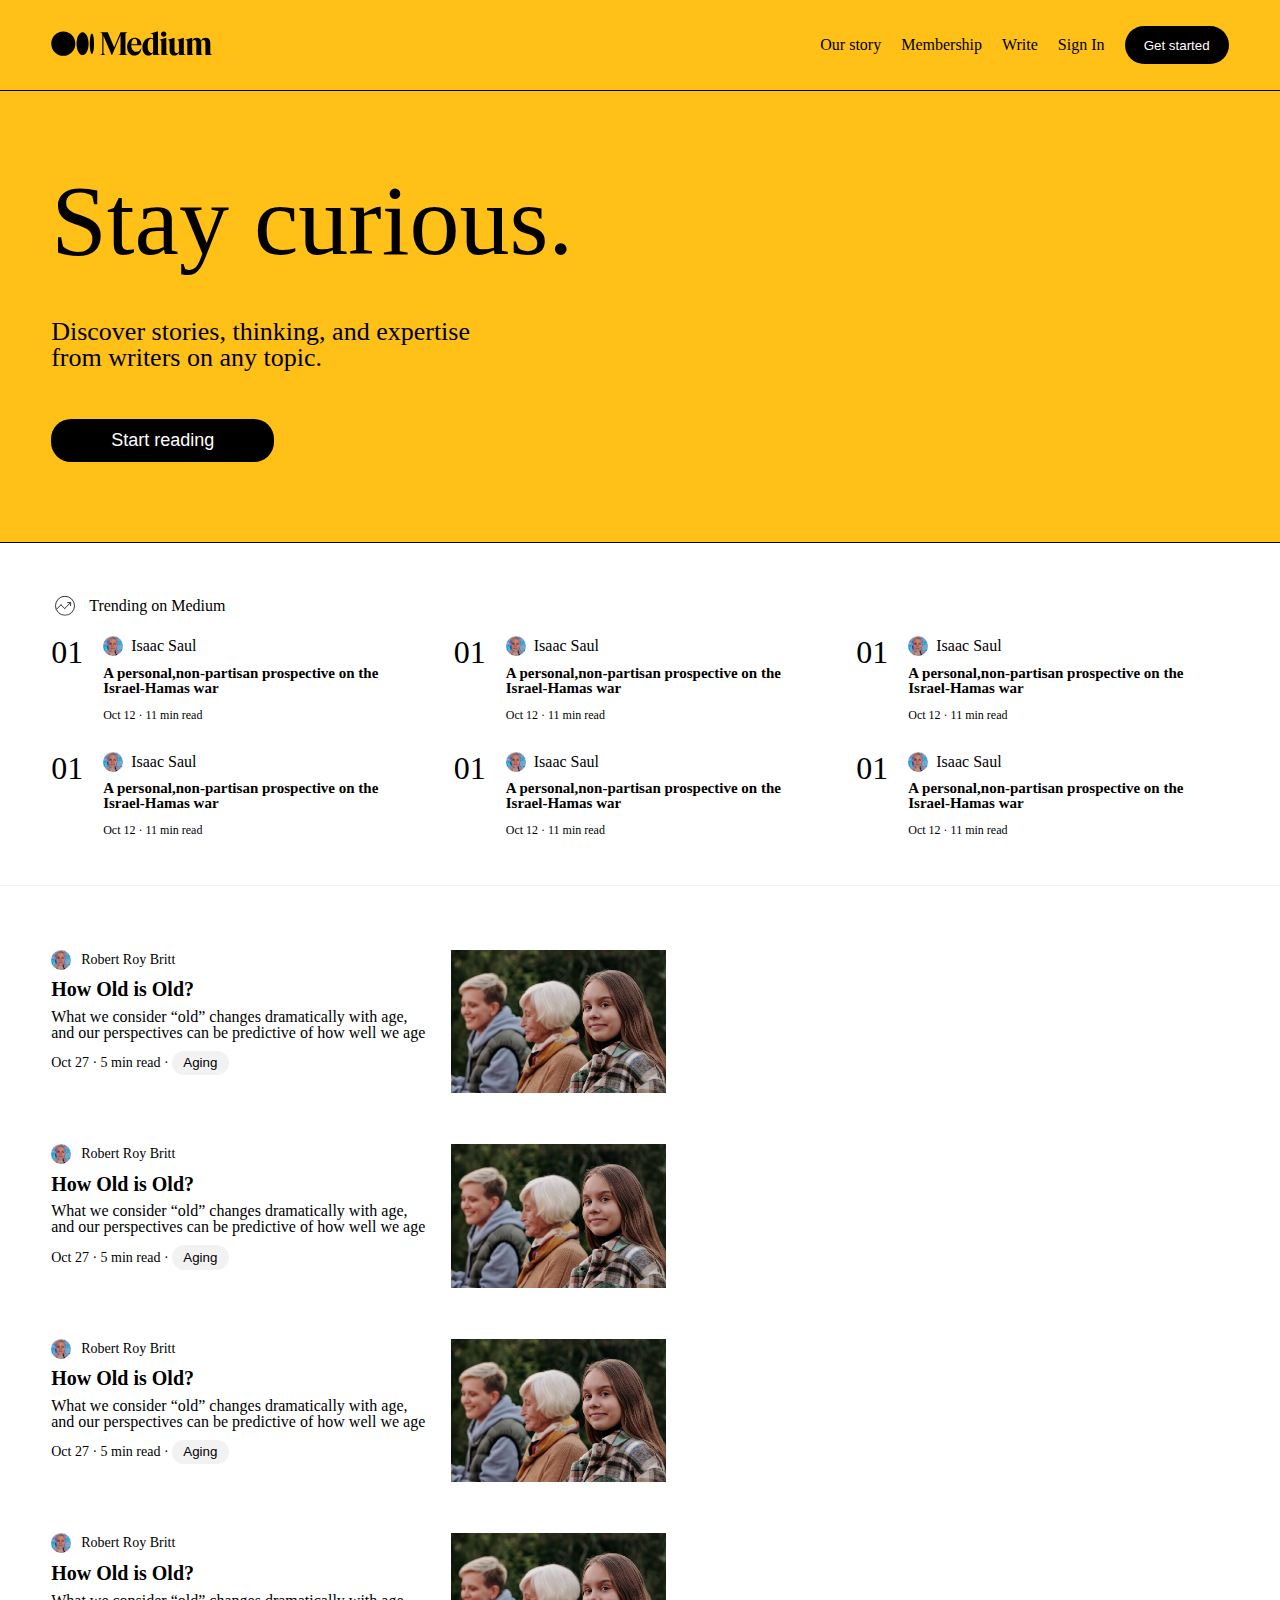
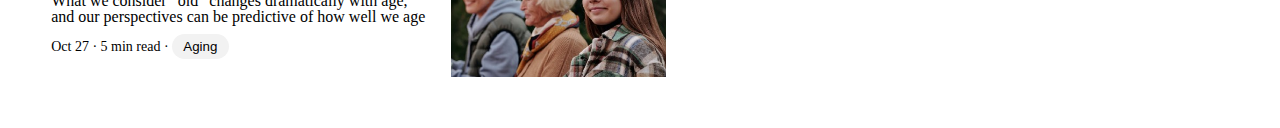
==== index.html @ 91bb0d71 "done header article and section" ====
<!DOCTYPE html>
<html lang="en">
  <head>
    <meta charset="UTF-8" />
    <meta http-equiv="X-UA-Compatible" content="IE=edge" />
    <meta name="viewport" content="width=device-width, initial-scale=1.0" />
    <!--aggiungi link al reset.css -->
    <title>Document</title>
    <link rel="stylesheet" href="./assets/css/reset.css" />
    <link rel="stylesheet" href="./assets/css/style.css" />
  </head>

  <body>
    <header>
      <nav>
        <div id="logo container">
          <svg
            xmlns="http://www.w3.org/2000/svg"
            xmlns:xlink="http://www.w3.org/1999/xlink"
            viewBox="0 0 3940 610"
            height="25"
          >
            <path
              d="M594.79 308.2c0 163.76-131.85 296.52-294.5 296.52S5.8 472 5.8 308.2 137.65 11.69 300.29 11.69s294.5 132.75 294.5 296.51M917.86 308.2c0 154.16-65.93 279.12-147.25 279.12s-147.25-125-147.25-279.12S689.29 29.08 770.61 29.08s147.25 125 147.25 279.12M1050 308.2c0 138.12-23.19 250.08-51.79 250.08s-51.79-112-51.79-250.08 23.19-250.08 51.8-250.08S1050 170.09 1050 308.2M1862.77 37.4l.82-.18v-6.35h-167.48l-155.51 365.5-155.51-365.5h-180.48v6.35l.81.18c30.57 6.9 46.09 17.19 46.09 54.3v434.45c0 37.11-15.58 47.4-46.15 54.3l-.81.18V587H1327v-6.35l-.81-.18c-30.57-6.9-46.09-17.19-46.09-54.3V116.9L1479.87 587h11.33l205.59-483.21V536.9c-2.62 29.31-18 38.36-45.68 44.61l-.82.19v6.3h213.3v-6.3l-.82-.19c-27.71-6.25-43.46-15.3-46.08-44.61l-.14-445.2h.14c0-37.11 15.52-47.4 46.08-54.3m97.43 287.8c3.49-78.06 31.52-134.4 78.56-135.37 14.51.24 26.68 5 36.14 14.16 20.1 19.51 29.55 60.28 28.09 121.21zm-2.11 22h250v-1.05c-.71-59.69-18-106.12-51.34-138-28.82-27.55-71.49-42.71-116.31-42.71h-1c-23.26 0-51.79 5.64-72.09 15.86-23.11 10.7-43.49 26.7-60.45 47.7-27.3 33.83-43.84 79.55-47.86 130.93-.13 1.54-.24 3.08-.35 4.62s-.18 2.92-.25 4.39a332.64 332.64 0 0 0-.36 21.69C1860.79 507 1923.65 600 2035.3 600c98 0 155.07-71.64 169.3-167.8l-7.19-2.53c-25 51.68-69.9 83-121 79.18-69.76-5.22-123.2-75.95-118.35-161.63m532.69 157.68c-8.2 19.45-25.31 30.15-48.24 30.15s-43.89-15.74-58.78-44.34c-16-30.7-24.42-74.1-24.42-125.51 0-107 33.28-176.21 84.79-176.21 21.57 0 38.55 10.7 46.65 29.37zm165.84 76.28c-30.57-7.23-46.09-18-46.09-57V5.28L2424.77 60v6.7l1.14-.09c25.62-2.07 43 1.47 53.09 10.79 7.9 7.3 11.75 18.5 11.75 34.26v71.14c-18.31-11.69-40.09-17.38-66.52-17.38-53.6 0-102.59 22.57-137.92 63.56-36.83 42.72-56.3 101.1-56.3 168.81C2230 518.72 2289.53 600 2378.13 600c51.83 0 93.53-28.4 112.62-76.3V588h166.65v-6.66zm159.29-505.33c0-37.76-28.47-66.24-66.24-66.24-37.59 0-67 29.1-67 66.24s29.44 66.24 67 66.24c37.77 0 66.24-28.48 66.24-66.24m43.84 505.33c-30.57-7.23-46.09-18-46.09-57h-.13V166.65l-166.66 47.85v6.5l1 .09c36.06 3.21 45.93 15.63 45.93 57.77V588h166.8v-6.66zm427.05 0c-30.57-7.23-46.09-18-46.09-57V166.65L3082 212.92v6.52l.94.1c29.48 3.1 38 16.23 38 58.56v226c-9.83 19.45-28.27 31-50.61 31.78-36.23 0-56.18-24.47-56.18-68.9V166.66l-166.66 47.85V221l1 .09c36.06 3.2 45.94 15.62 45.94 57.77v191.27a214.48 214.48 0 0 0 3.47 39.82l3 13.05c14.11 50.56 51.08 77 109 77 49.06 0 92.06-30.37 111-77.89v66h166.66v-6.66zM3934.2 588v-6.67l-.81-.19c-33.17-7.65-46.09-22.07-46.09-51.43v-243.2c0-75.83-42.59-121.09-113.93-121.09-52 0-95.85 30.05-112.73 76.86-13.41-49.6-52-76.86-109.06-76.86-50.12 0-89.4 26.45-106.25 71.13v-69.87l-166.66 45.89v6.54l1 .09c35.63 3.16 45.93 15.94 45.93 57V588h155.5v-6.66l-.82-.2c-26.46-6.22-35-17.56-35-46.66V255.72c7-16.35 21.11-35.72 49-35.72 34.64 0 52.2 24 52.2 71.28V588h155.54v-6.66l-.82-.2c-26.46-6.22-35-17.56-35-46.66v-248a160.45 160.45 0 0 0-2.2-27.68c7.42-17.77 22.34-38.8 51.37-38.8 35.13 0 52.2 23.31 52.2 71.28V588z"
            ></path>
          </svg>
        </div>
        <div id="links-nav">
          <ul>
            <li>Our story</li>
            <li>Membership</li>
            <li>Write</li>
            <li>Sign In</li>
          </ul>
          <button>Get started</button>
        </div>
      </nav>
      <div id="header-content">
        <h1>Stay curious.</h1>
        <h3>
          Discover stories, thinking, and expertise <br />
          from writers on any topic.
        </h3>
        <button>Start reading</button>
      </div>
    </header>
    <main>
      <section>
        <h5>
          <svg
            xmlns="http://www.w3.org/2000/svg"
            xmlns:xlink="http://www.w3.org/1999/xlink"
            width="28"
            height="29"
            viewBox="0 0 28 29"
            fill="none"
            class="ih y"
          >
            <path fill="#fff" d="M0 .8h28v28H0z"></path>
            <g opacity="0.8" clip-path="url(#trending_svg__clip0)">
              <path fill="#fff" d="M4 4.8h20v20H4z"></path>
              <circle cx="14" cy="14.79" r="9.5" stroke="#000"></circle>
              <path
                d="M5.46 18.36l4.47-4.48M9.97 13.87l3.67 3.66M13.67 17.53l5.1-5.09M16.62 11.6h3M19.62 11.6v3"
                stroke="#000"
                stroke-linecap="round"
              ></path>
            </g>
            <defs>
              <clipPath id="trending_svg__clip0">
                <path
                  fill="#fff"
                  transform="translate(4 4.8)"
                  d="M0 0h20v20H0z"
                ></path>
              </clipPath>
            </defs>
          </svg>
          Trending on Medium
        </h5>
        <div id="section-cards-container">
          <div class="trending-cards">
            <div><h4>01</h4></div>
            <div>
              <div class="cards-title">
                <img src="./assets/imgs/image09.jpeg" alt="profile img" />
                <h6>Isaac Saul</h6>
              </div>

              <p>A personal,non-partisan prospective on the Israel-Hamas war</p>
              <span>Oct 12 · 11 min read </span>
            </div>
          </div>
          <div class="trending-cards">
            <div><h4>01</h4></div>
            <div>
              <div class="cards-title">
                <img src="./assets/imgs/image09.jpeg" alt="profile img" />
                <h6>Isaac Saul</h6>
              </div>

              <p>A personal,non-partisan prospective on the Israel-Hamas war</p>
              <span>Oct 12 · 11 min read </span>
            </div>
          </div>
          <div class="trending-cards">
            <div><h4>01</h4></div>
            <div>
              <div class="cards-title">
                <img src="./assets/imgs/image09.jpeg" alt="profile img" />
                <h6>Isaac Saul</h6>
              </div>

              <p>A personal,non-partisan prospective on the Israel-Hamas war</p>
              <span>Oct 12 · 11 min read </span>
            </div>
          </div>
          <div class="trending-cards">
            <div><h4>01</h4></div>
            <div>
              <div class="cards-title">
                <img src="./assets/imgs/image09.jpeg" alt="profile img" />
                <h6>Isaac Saul</h6>
              </div>

              <p>A personal,non-partisan prospective on the Israel-Hamas war</p>
              <span>Oct 12 · 11 min read </span>
            </div>
          </div>
          <div class="trending-cards">
            <div><h4>01</h4></div>
            <div>
              <div class="cards-title">
                <img src="./assets/imgs/image09.jpeg" alt="profile img" />
                <h6>Isaac Saul</h6>
              </div>

              <p>A personal,non-partisan prospective on the Israel-Hamas war</p>
              <span>Oct 12 · 11 min read </span>
            </div>
          </div>
          <div class="trending-cards">
            <div><h4>01</h4></div>
            <div>
              <div class="cards-title">
                <img src="./assets/imgs/image09.jpeg" alt="profile img" />
                <h6>Isaac Saul</h6>
              </div>

              <p>A personal,non-partisan prospective on the Israel-Hamas war</p>
              <span>Oct 12 · 11 min read </span>
            </div>
          </div>
        </div>
      </section>
      <article>
        <div class="article-box">
          <div class="article-text">
            <div class="box-title">
              <img src="./assets/imgs/image09.jpeg" alt="profile img" />
              <h6>Robert Roy Britt</h6>
            </div>
            <h5>How Old is Old?</h5>
            <p>
              What we consider “old” changes dramatically with age, and our
              perspectives can be predictive of how well we age
            </p>
            <span>Oct 27 · 5 min read · <button>Aging</button></span>
          </div>
          <div class="img-box-container">
            <img src="./assets/imgs/image08.jpeg" alt="" />
          </div>
        </div>
        <div class="article-box">
          <div class="article-text">
            <div class="box-title">
              <img src="./assets/imgs/image09.jpeg" alt="profile img" />
              <h6>Robert Roy Britt</h6>
            </div>
            <h5>How Old is Old?</h5>
            <p>
              What we consider “old” changes dramatically with age, and our
              perspectives can be predictive of how well we age
            </p>
            <span>Oct 27 · 5 min read · <button>Aging</button></span>
          </div>
          <div class="img-box-container">
            <img src="./assets/imgs/image08.jpeg" alt="" />
          </div>
        </div>
        <div class="article-box">
          <div class="article-text">
            <div class="box-title">
              <img src="./assets/imgs/image09.jpeg" alt="profile img" />
              <h6>Robert Roy Britt</h6>
            </div>
            <h5>How Old is Old?</h5>
            <p>
              What we consider “old” changes dramatically with age, and our
              perspectives can be predictive of how well we age
            </p>
            <span>Oct 27 · 5 min read · <button>Aging</button></span>
          </div>
          <div class="img-box-container">
            <img src="./assets/imgs/image08.jpeg" alt="" />
          </div>
        </div>
        <div class="article-box">
          <div class="article-text">
            <div class="box-title">
              <img src="./assets/imgs/image09.jpeg" alt="profile img" />
              <h6>Robert Roy Britt</h6>
            </div>
            <h5>How Old is Old?</h5>
            <p>
              What we consider “old” changes dramatically with age, and our
              perspectives can be predictive of how well we age
            </p>
            <span>Oct 27 · 5 min read · <button>Aging</button></span>
          </div>
          <div class="img-box-container">
            <img src="./assets/imgs/image08.jpeg" alt="" />
          </div>
        </div>
      </article>
      <aside></aside>
    </main>
  </body>
</html>
---- assets/css/style.css ----
body {
  font-family: Georgia, "Times New Roman", Times, serif;
}
header {
  background-color: #ffc017;
  box-sizing: inherit;
  border-bottom: 1px solid black;
}

nav {
  display: flex;
  justify-content: space-between;
  min-height: 90px;
  border-bottom: 1px solid black;
  padding-inline: 3.2rem;
  align-items: center;
}
nav ul {
  display: flex;
  list-style-type: none;
  gap: 20px;
  align-self: center;
}
nav button {
  color: white;
  background-color: black;
  padding: 0.7rem 1.2rem;
  border: none;
  border-radius: 20px;
}

#links-nav {
  display: flex;
  gap: 20px;
}

#header-content {
  display: flex;
  flex-direction: column;
  padding-inline: 3.2rem;
  width: 700px;
  margin-top: 5rem;
}
h1 {
  font-size: 100px;
  margin-bottom: 3rem;
}
#header-content h3 {
  font-size: 26px;
  margin-bottom: 3rem;
}

#header-content button {
  width: 223px;
  color: white;
  background-color: black;
  padding: 0.7rem 2.2rem;
  border: none;
  border-radius: 20px;
  font-size: 18px;
  margin-bottom: 5rem;
}

section {
  padding-inline: 3.2rem;
  margin-top: 3rem;
  border-bottom: 1px solid #f2f2f2;
  padding-bottom: 3rem;
}
section h5 {
  display: flex;
  align-items: center;
  gap: 10px;
  margin-bottom: 1rem;
}
#section-cards-container {
  display: flex;
  flex-wrap: wrap;
  gap: 30px;
}
.trending-cards {
  width: 30%;
  display: flex;
  align-items: flex-start;
  gap: 20px;
  flex-grow: 1;
}

.trending-cards h4 {
  font-size: 32px;
}
.trending-cards img {
  width: 20px;
  height: 20px;
  border-radius: 50px;
}
.trending-cards .cards-title {
  display: flex;
  gap: 8px;
  align-items: center;
}
.trending-cards p {
  font-size: 15px;
  margin-block: 0.6rem;
  font-weight: bold;
}
.trending-cards span {
  font-size: 12px;
  font-weight: lighter;
}

article {
  margin-top: 4rem;
  padding-left: 3.2rem;
}
.article-box {
  width: 50%;
  display: flex;
  flex-wrap: wrap;
  gap: 20px;
  margin-bottom: 3rem;
}
.article-text {
  width: 60%;
  flex-grow: 1;
}
.article-box .img-box-container {
  width: 35%;
}
.article-box .img-box-container img {
  width: 100%;
}
.article-text img {
  width: 20px;
  height: 20px;
  border-radius: 50px;
}
.article-text .box-title {
  display: flex;
  align-items: center;
  gap: 10px;
  font-size: 14px;
}

.article-text h5 {
  font-size: 20px;
  font-weight: bold;
  margin-top: 0.6rem;
}
.article-text p {
  margin-block: 0.6rem;
}
.article-text span {
  font-size: 14px;
}
.article-text button {
  border: none;
  border-radius: 20px;
  background-color: #f2f2f2;
  padding: 0.3rem 0.7rem;
}
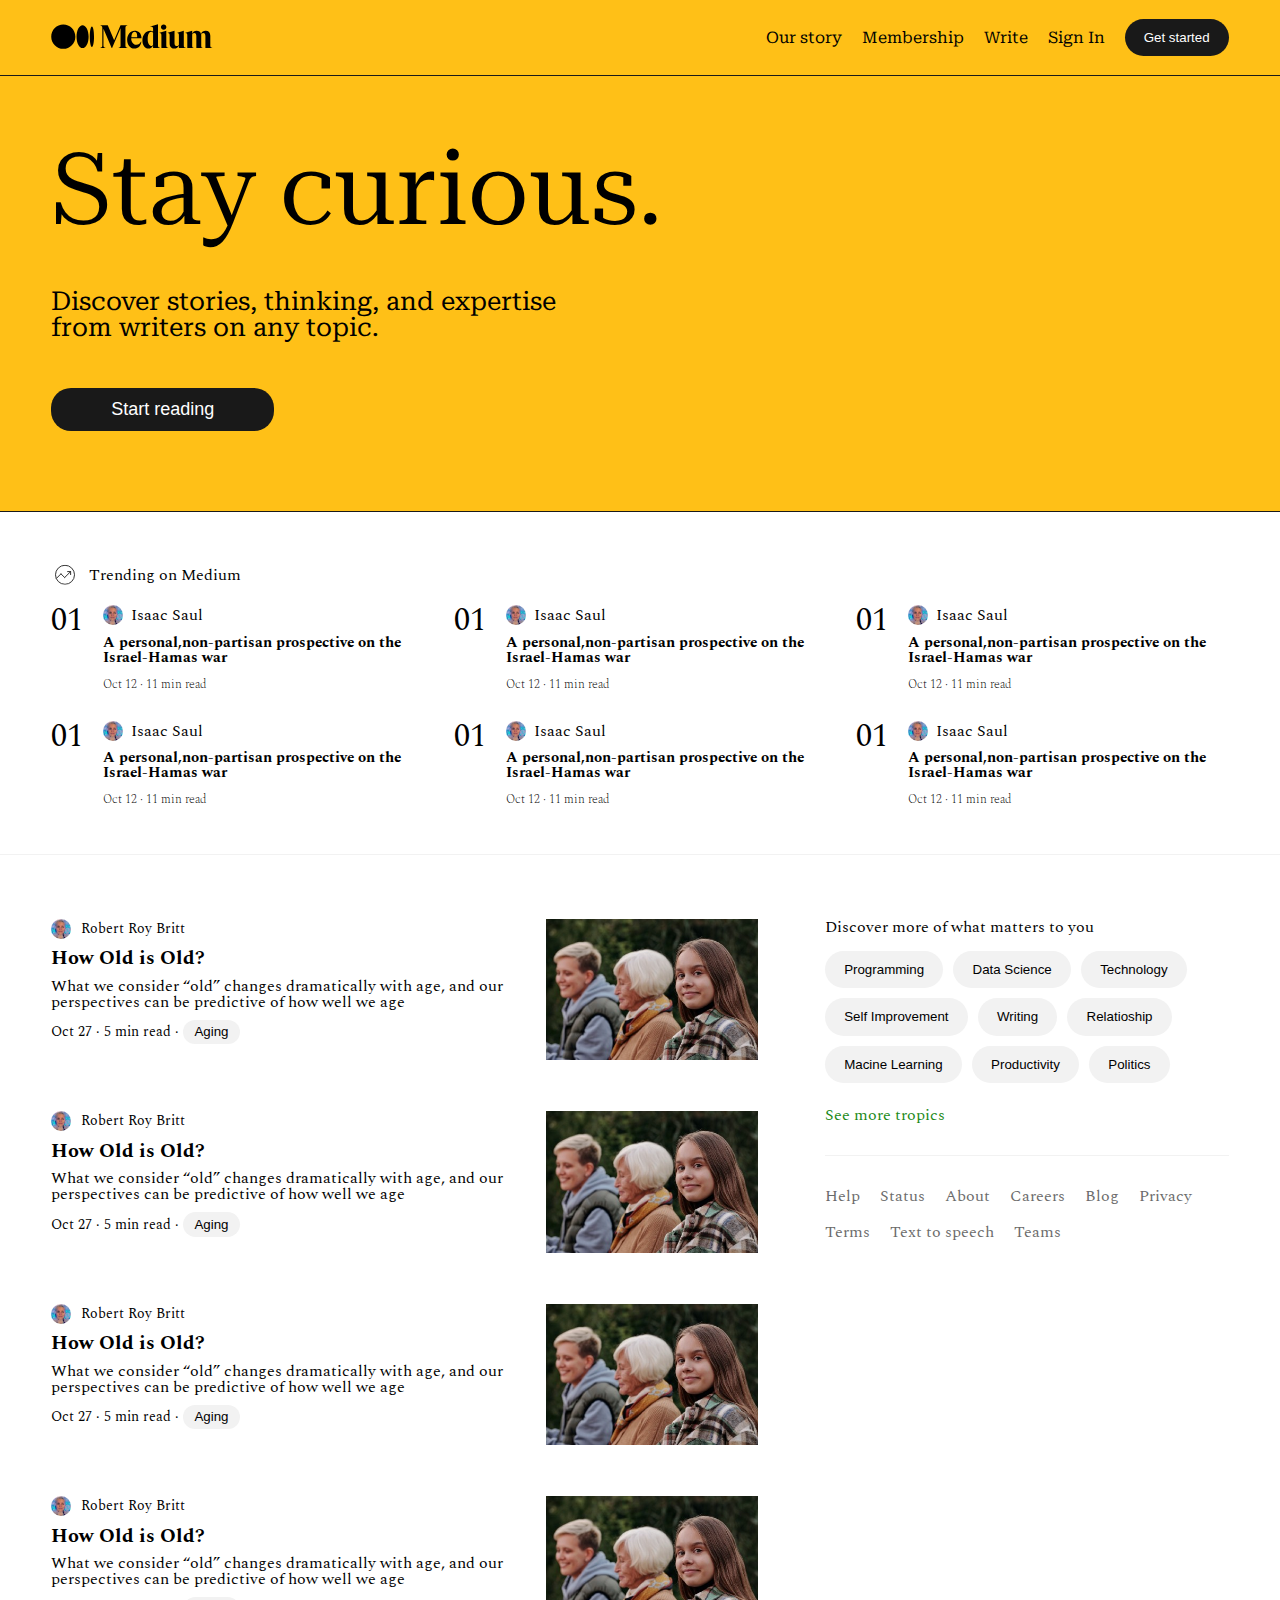
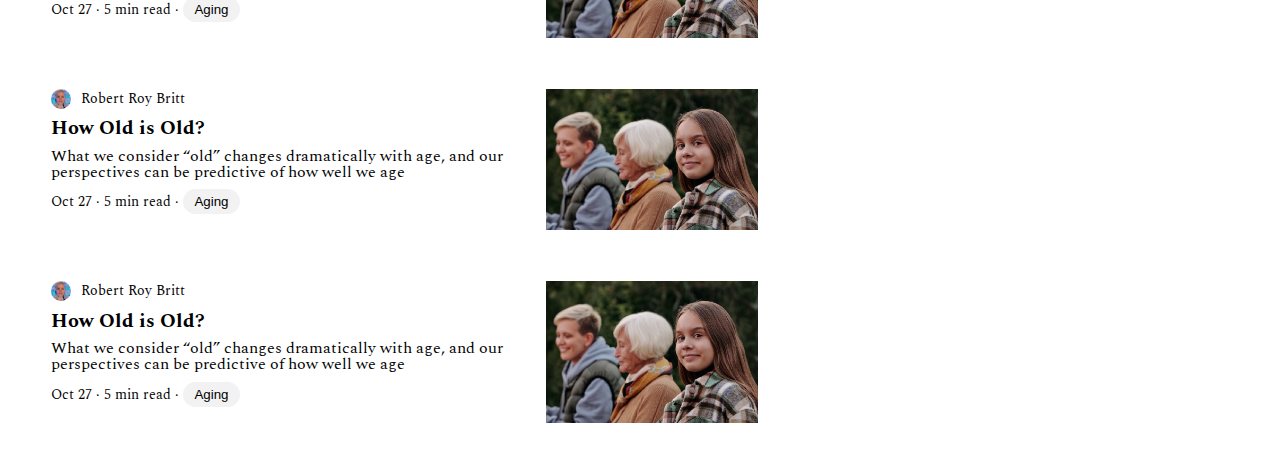
==== commit 5846b839: "add event on navbar" ====
--- a/index.html
+++ b/index.html
@@ -11,30 +11,30 @@
   </head>
 
   <body>
+    <nav>
+      <div id="logo container">
+        <svg
+          xmlns="http://www.w3.org/2000/svg"
+          xmlns:xlink="http://www.w3.org/1999/xlink"
+          viewBox="0 0 3940 610"
+          height="25"
+        >
+          <path
+            d="M594.79 308.2c0 163.76-131.85 296.52-294.5 296.52S5.8 472 5.8 308.2 137.65 11.69 300.29 11.69s294.5 132.75 294.5 296.51M917.86 308.2c0 154.16-65.93 279.12-147.25 279.12s-147.25-125-147.25-279.12S689.29 29.08 770.61 29.08s147.25 125 147.25 279.12M1050 308.2c0 138.12-23.19 250.08-51.79 250.08s-51.79-112-51.79-250.08 23.19-250.08 51.8-250.08S1050 170.09 1050 308.2M1862.77 37.4l.82-.18v-6.35h-167.48l-155.51 365.5-155.51-365.5h-180.48v6.35l.81.18c30.57 6.9 46.09 17.19 46.09 54.3v434.45c0 37.11-15.58 47.4-46.15 54.3l-.81.18V587H1327v-6.35l-.81-.18c-30.57-6.9-46.09-17.19-46.09-54.3V116.9L1479.87 587h11.33l205.59-483.21V536.9c-2.62 29.31-18 38.36-45.68 44.61l-.82.19v6.3h213.3v-6.3l-.82-.19c-27.71-6.25-43.46-15.3-46.08-44.61l-.14-445.2h.14c0-37.11 15.52-47.4 46.08-54.3m97.43 287.8c3.49-78.06 31.52-134.4 78.56-135.37 14.51.24 26.68 5 36.14 14.16 20.1 19.51 29.55 60.28 28.09 121.21zm-2.11 22h250v-1.05c-.71-59.69-18-106.12-51.34-138-28.82-27.55-71.49-42.71-116.31-42.71h-1c-23.26 0-51.79 5.64-72.09 15.86-23.11 10.7-43.49 26.7-60.45 47.7-27.3 33.83-43.84 79.55-47.86 130.93-.13 1.54-.24 3.08-.35 4.62s-.18 2.92-.25 4.39a332.64 332.64 0 0 0-.36 21.69C1860.79 507 1923.65 600 2035.3 600c98 0 155.07-71.64 169.3-167.8l-7.19-2.53c-25 51.68-69.9 83-121 79.18-69.76-5.22-123.2-75.95-118.35-161.63m532.69 157.68c-8.2 19.45-25.31 30.15-48.24 30.15s-43.89-15.74-58.78-44.34c-16-30.7-24.42-74.1-24.42-125.51 0-107 33.28-176.21 84.79-176.21 21.57 0 38.55 10.7 46.65 29.37zm165.84 76.28c-30.57-7.23-46.09-18-46.09-57V5.28L2424.77 60v6.7l1.14-.09c25.62-2.07 43 1.47 53.09 10.79 7.9 7.3 11.75 18.5 11.75 34.26v71.14c-18.31-11.69-40.09-17.38-66.52-17.38-53.6 0-102.59 22.57-137.92 63.56-36.83 42.72-56.3 101.1-56.3 168.81C2230 518.72 2289.53 600 2378.13 600c51.83 0 93.53-28.4 112.62-76.3V588h166.65v-6.66zm159.29-505.33c0-37.76-28.47-66.24-66.24-66.24-37.59 0-67 29.1-67 66.24s29.44 66.24 67 66.24c37.77 0 66.24-28.48 66.24-66.24m43.84 505.33c-30.57-7.23-46.09-18-46.09-57h-.13V166.65l-166.66 47.85v6.5l1 .09c36.06 3.21 45.93 15.63 45.93 57.77V588h166.8v-6.66zm427.05 0c-30.57-7.23-46.09-18-46.09-57V166.65L3082 212.92v6.52l.94.1c29.48 3.1 38 16.23 38 58.56v226c-9.83 19.45-28.27 31-50.61 31.78-36.23 0-56.18-24.47-56.18-68.9V166.66l-166.66 47.85V221l1 .09c36.06 3.2 45.94 15.62 45.94 57.77v191.27a214.48 214.48 0 0 0 3.47 39.82l3 13.05c14.11 50.56 51.08 77 109 77 49.06 0 92.06-30.37 111-77.89v66h166.66v-6.66zM3934.2 588v-6.67l-.81-.19c-33.17-7.65-46.09-22.07-46.09-51.43v-243.2c0-75.83-42.59-121.09-113.93-121.09-52 0-95.85 30.05-112.73 76.86-13.41-49.6-52-76.86-109.06-76.86-50.12 0-89.4 26.45-106.25 71.13v-69.87l-166.66 45.89v6.54l1 .09c35.63 3.16 45.93 15.94 45.93 57V588h155.5v-6.66l-.82-.2c-26.46-6.22-35-17.56-35-46.66V255.72c7-16.35 21.11-35.72 49-35.72 34.64 0 52.2 24 52.2 71.28V588h155.54v-6.66l-.82-.2c-26.46-6.22-35-17.56-35-46.66v-248a160.45 160.45 0 0 0-2.2-27.68c7.42-17.77 22.34-38.8 51.37-38.8 35.13 0 52.2 23.31 52.2 71.28V588z"
+          ></path>
+        </svg>
+      </div>
+      <div id="links-nav">
+        <ul>
+          <li>Our story</li>
+          <li>Membership</li>
+          <li>Write</li>
+          <li>Sign In</li>
+        </ul>
+        <button id="nav-button">Get started</button>
+      </div>
+    </nav>
     <header>
-      <nav>
-        <div id="logo container">
-          <svg
-            xmlns="http://www.w3.org/2000/svg"
-            xmlns:xlink="http://www.w3.org/1999/xlink"
-            viewBox="0 0 3940 610"
-            height="25"
-          >
-            <path
-              d="M594.79 308.2c0 163.76-131.85 296.52-294.5 296.52S5.8 472 5.8 308.2 137.65 11.69 300.29 11.69s294.5 132.75 294.5 296.51M917.86 308.2c0 154.16-65.93 279.12-147.25 279.12s-147.25-125-147.25-279.12S689.29 29.08 770.61 29.08s147.25 125 147.25 279.12M1050 308.2c0 138.12-23.19 250.08-51.79 250.08s-51.79-112-51.79-250.08 23.19-250.08 51.8-250.08S1050 170.09 1050 308.2M1862.77 37.4l.82-.18v-6.35h-167.48l-155.51 365.5-155.51-365.5h-180.48v6.35l.81.18c30.57 6.9 46.09 17.19 46.09 54.3v434.45c0 37.11-15.58 47.4-46.15 54.3l-.81.18V587H1327v-6.35l-.81-.18c-30.57-6.9-46.09-17.19-46.09-54.3V116.9L1479.87 587h11.33l205.59-483.21V536.9c-2.62 29.31-18 38.36-45.68 44.61l-.82.19v6.3h213.3v-6.3l-.82-.19c-27.71-6.25-43.46-15.3-46.08-44.61l-.14-445.2h.14c0-37.11 15.52-47.4 46.08-54.3m97.43 287.8c3.49-78.06 31.52-134.4 78.56-135.37 14.51.24 26.68 5 36.14 14.16 20.1 19.51 29.55 60.28 28.09 121.21zm-2.11 22h250v-1.05c-.71-59.69-18-106.12-51.34-138-28.82-27.55-71.49-42.71-116.31-42.71h-1c-23.26 0-51.79 5.64-72.09 15.86-23.11 10.7-43.49 26.7-60.45 47.7-27.3 33.83-43.84 79.55-47.86 130.93-.13 1.54-.24 3.08-.35 4.62s-.18 2.92-.25 4.39a332.64 332.64 0 0 0-.36 21.69C1860.79 507 1923.65 600 2035.3 600c98 0 155.07-71.64 169.3-167.8l-7.19-2.53c-25 51.68-69.9 83-121 79.18-69.76-5.22-123.2-75.95-118.35-161.63m532.69 157.68c-8.2 19.45-25.31 30.15-48.24 30.15s-43.89-15.74-58.78-44.34c-16-30.7-24.42-74.1-24.42-125.51 0-107 33.28-176.21 84.79-176.21 21.57 0 38.55 10.7 46.65 29.37zm165.84 76.28c-30.57-7.23-46.09-18-46.09-57V5.28L2424.77 60v6.7l1.14-.09c25.62-2.07 43 1.47 53.09 10.79 7.9 7.3 11.75 18.5 11.75 34.26v71.14c-18.31-11.69-40.09-17.38-66.52-17.38-53.6 0-102.59 22.57-137.92 63.56-36.83 42.72-56.3 101.1-56.3 168.81C2230 518.72 2289.53 600 2378.13 600c51.83 0 93.53-28.4 112.62-76.3V588h166.65v-6.66zm159.29-505.33c0-37.76-28.47-66.24-66.24-66.24-37.59 0-67 29.1-67 66.24s29.44 66.24 67 66.24c37.77 0 66.24-28.48 66.24-66.24m43.84 505.33c-30.57-7.23-46.09-18-46.09-57h-.13V166.65l-166.66 47.85v6.5l1 .09c36.06 3.21 45.93 15.63 45.93 57.77V588h166.8v-6.66zm427.05 0c-30.57-7.23-46.09-18-46.09-57V166.65L3082 212.92v6.52l.94.1c29.48 3.1 38 16.23 38 58.56v226c-9.83 19.45-28.27 31-50.61 31.78-36.23 0-56.18-24.47-56.18-68.9V166.66l-166.66 47.85V221l1 .09c36.06 3.2 45.94 15.62 45.94 57.77v191.27a214.48 214.48 0 0 0 3.47 39.82l3 13.05c14.11 50.56 51.08 77 109 77 49.06 0 92.06-30.37 111-77.89v66h166.66v-6.66zM3934.2 588v-6.67l-.81-.19c-33.17-7.65-46.09-22.07-46.09-51.43v-243.2c0-75.83-42.59-121.09-113.93-121.09-52 0-95.85 30.05-112.73 76.86-13.41-49.6-52-76.86-109.06-76.86-50.12 0-89.4 26.45-106.25 71.13v-69.87l-166.66 45.89v6.54l1 .09c35.63 3.16 45.93 15.94 45.93 57V588h155.5v-6.66l-.82-.2c-26.46-6.22-35-17.56-35-46.66V255.72c7-16.35 21.11-35.72 49-35.72 34.64 0 52.2 24 52.2 71.28V588h155.54v-6.66l-.82-.2c-26.46-6.22-35-17.56-35-46.66v-248a160.45 160.45 0 0 0-2.2-27.68c7.42-17.77 22.34-38.8 51.37-38.8 35.13 0 52.2 23.31 52.2 71.28V588z"
-            ></path>
-          </svg>
-        </div>
-        <div id="links-nav">
-          <ul>
-            <li>Our story</li>
-            <li>Membership</li>
-            <li>Write</li>
-            <li>Sign In</li>
-          </ul>
-          <button>Get started</button>
-        </div>
-      </nav>
       <div id="header-content">
         <h1>Stay curious.</h1>
         <h3>
@@ -44,115 +44,115 @@
         <button>Start reading</button>
       </div>
     </header>
+    <section>
+      <h5>
+        <svg
+          xmlns="http://www.w3.org/2000/svg"
+          xmlns:xlink="http://www.w3.org/1999/xlink"
+          width="28"
+          height="29"
+          viewBox="0 0 28 29"
+          fill="none"
+          class="ih y"
+        >
+          <path fill="#fff" d="M0 .8h28v28H0z"></path>
+          <g opacity="0.8" clip-path="url(#trending_svg__clip0)">
+            <path fill="#fff" d="M4 4.8h20v20H4z"></path>
+            <circle cx="14" cy="14.79" r="9.5" stroke="#000"></circle>
+            <path
+              d="M5.46 18.36l4.47-4.48M9.97 13.87l3.67 3.66M13.67 17.53l5.1-5.09M16.62 11.6h3M19.62 11.6v3"
+              stroke="#000"
+              stroke-linecap="round"
+            ></path>
+          </g>
+          <defs>
+            <clipPath id="trending_svg__clip0">
+              <path
+                fill="#fff"
+                transform="translate(4 4.8)"
+                d="M0 0h20v20H0z"
+              ></path>
+            </clipPath>
+          </defs>
+        </svg>
+        Trending on Medium
+      </h5>
+      <div id="section-cards-container">
+        <div class="trending-cards">
+          <div><h4>01</h4></div>
+          <div>
+            <div class="cards-title">
+              <img src="./assets/imgs/image09.jpeg" alt="profile img" />
+              <h6>Isaac Saul</h6>
+            </div>
+
+            <p>A personal,non-partisan prospective on the Israel-Hamas war</p>
+            <span>Oct 12 · 11 min read </span>
+          </div>
+        </div>
+        <div class="trending-cards">
+          <div><h4>01</h4></div>
+          <div>
+            <div class="cards-title">
+              <img src="./assets/imgs/image09.jpeg" alt="profile img" />
+              <h6>Isaac Saul</h6>
+            </div>
+
+            <p>A personal,non-partisan prospective on the Israel-Hamas war</p>
+            <span>Oct 12 · 11 min read </span>
+          </div>
+        </div>
+        <div class="trending-cards">
+          <div><h4>01</h4></div>
+          <div>
+            <div class="cards-title">
+              <img src="./assets/imgs/image09.jpeg" alt="profile img" />
+              <h6>Isaac Saul</h6>
+            </div>
+
+            <p>A personal,non-partisan prospective on the Israel-Hamas war</p>
+            <span>Oct 12 · 11 min read </span>
+          </div>
+        </div>
+        <div class="trending-cards">
+          <div><h4>01</h4></div>
+          <div>
+            <div class="cards-title">
+              <img src="./assets/imgs/image09.jpeg" alt="profile img" />
+              <h6>Isaac Saul</h6>
+            </div>
+
+            <p>A personal,non-partisan prospective on the Israel-Hamas war</p>
+            <span>Oct 12 · 11 min read </span>
+          </div>
+        </div>
+        <div class="trending-cards">
+          <div><h4>01</h4></div>
+          <div>
+            <div class="cards-title">
+              <img src="./assets/imgs/image09.jpeg" alt="profile img" />
+              <h6>Isaac Saul</h6>
+            </div>
+
+            <p>A personal,non-partisan prospective on the Israel-Hamas war</p>
+            <span>Oct 12 · 11 min read </span>
+          </div>
+        </div>
+        <div class="trending-cards">
+          <div><h4>01</h4></div>
+          <div>
+            <div class="cards-title">
+              <img src="./assets/imgs/image09.jpeg" alt="profile img" />
+              <h6>Isaac Saul</h6>
+            </div>
+
+            <p>A personal,non-partisan prospective on the Israel-Hamas war</p>
+            <span>Oct 12 · 11 min read </span>
+          </div>
+        </div>
+      </div>
+    </section>
     <main>
-      <section>
-        <h5>
-          <svg
-            xmlns="http://www.w3.org/2000/svg"
-            xmlns:xlink="http://www.w3.org/1999/xlink"
-            width="28"
-            height="29"
-            viewBox="0 0 28 29"
-            fill="none"
-            class="ih y"
-          >
-            <path fill="#fff" d="M0 .8h28v28H0z"></path>
-            <g opacity="0.8" clip-path="url(#trending_svg__clip0)">
-              <path fill="#fff" d="M4 4.8h20v20H4z"></path>
-              <circle cx="14" cy="14.79" r="9.5" stroke="#000"></circle>
-              <path
-                d="M5.46 18.36l4.47-4.48M9.97 13.87l3.67 3.66M13.67 17.53l5.1-5.09M16.62 11.6h3M19.62 11.6v3"
-                stroke="#000"
-                stroke-linecap="round"
-              ></path>
-            </g>
-            <defs>
-              <clipPath id="trending_svg__clip0">
-                <path
-                  fill="#fff"
-                  transform="translate(4 4.8)"
-                  d="M0 0h20v20H0z"
-                ></path>
-              </clipPath>
-            </defs>
-          </svg>
-          Trending on Medium
-        </h5>
-        <div id="section-cards-container">
-          <div class="trending-cards">
-            <div><h4>01</h4></div>
-            <div>
-              <div class="cards-title">
-                <img src="./assets/imgs/image09.jpeg" alt="profile img" />
-                <h6>Isaac Saul</h6>
-              </div>
-
-              <p>A personal,non-partisan prospective on the Israel-Hamas war</p>
-              <span>Oct 12 · 11 min read </span>
-            </div>
-          </div>
-          <div class="trending-cards">
-            <div><h4>01</h4></div>
-            <div>
-              <div class="cards-title">
-                <img src="./assets/imgs/image09.jpeg" alt="profile img" />
-                <h6>Isaac Saul</h6>
-              </div>
-
-              <p>A personal,non-partisan prospective on the Israel-Hamas war</p>
-              <span>Oct 12 · 11 min read </span>
-            </div>
-          </div>
-          <div class="trending-cards">
-            <div><h4>01</h4></div>
-            <div>
-              <div class="cards-title">
-                <img src="./assets/imgs/image09.jpeg" alt="profile img" />
-                <h6>Isaac Saul</h6>
-              </div>
-
-              <p>A personal,non-partisan prospective on the Israel-Hamas war</p>
-              <span>Oct 12 · 11 min read </span>
-            </div>
-          </div>
-          <div class="trending-cards">
-            <div><h4>01</h4></div>
-            <div>
-              <div class="cards-title">
-                <img src="./assets/imgs/image09.jpeg" alt="profile img" />
-                <h6>Isaac Saul</h6>
-              </div>
-
-              <p>A personal,non-partisan prospective on the Israel-Hamas war</p>
-              <span>Oct 12 · 11 min read </span>
-            </div>
-          </div>
-          <div class="trending-cards">
-            <div><h4>01</h4></div>
-            <div>
-              <div class="cards-title">
-                <img src="./assets/imgs/image09.jpeg" alt="profile img" />
-                <h6>Isaac Saul</h6>
-              </div>
-
-              <p>A personal,non-partisan prospective on the Israel-Hamas war</p>
-              <span>Oct 12 · 11 min read </span>
-            </div>
-          </div>
-          <div class="trending-cards">
-            <div><h4>01</h4></div>
-            <div>
-              <div class="cards-title">
-                <img src="./assets/imgs/image09.jpeg" alt="profile img" />
-                <h6>Isaac Saul</h6>
-              </div>
-
-              <p>A personal,non-partisan prospective on the Israel-Hamas war</p>
-              <span>Oct 12 · 11 min read </span>
-            </div>
-          </div>
-        </div>
-      </section>
       <article>
         <div class="article-box">
           <div class="article-text">
@@ -222,8 +222,72 @@
             <img src="./assets/imgs/image08.jpeg" alt="" />
           </div>
         </div>
+        <div class="article-box">
+          <div class="article-text">
+            <div class="box-title">
+              <img src="./assets/imgs/image09.jpeg" alt="profile img" />
+              <h6>Robert Roy Britt</h6>
+            </div>
+            <h5>How Old is Old?</h5>
+            <p>
+              What we consider “old” changes dramatically with age, and our
+              perspectives can be predictive of how well we age
+            </p>
+            <span>Oct 27 · 5 min read · <button>Aging</button></span>
+          </div>
+          <div class="img-box-container">
+            <img src="./assets/imgs/image08.jpeg" alt="" />
+          </div>
+        </div>
+        <div class="article-box">
+          <div class="article-text">
+            <div class="box-title">
+              <img src="./assets/imgs/image09.jpeg" alt="profile img" />
+              <h6>Robert Roy Britt</h6>
+            </div>
+            <h5>How Old is Old?</h5>
+            <p>
+              What we consider “old” changes dramatically with age, and our
+              perspectives can be predictive of how well we age
+            </p>
+            <span>Oct 27 · 5 min read · <button>Aging</button></span>
+          </div>
+          <div class="img-box-container">
+            <img src="./assets/imgs/image08.jpeg" alt="" />
+          </div>
+        </div>
       </article>
-      <aside></aside>
+      <aside>
+        <div id="aside-main">
+          <h4>Discover more of what matters to you</h4>
+          <div id="aside-button-container">
+            <button>Programming</button>
+            <button>Data Science</button>
+            <button>Technology</button>
+            <button>Self Improvement</button>
+            <button>Writing</button>
+            <button>Relatioship</button>
+            <button>Macine Learning</button>
+            <button>Productivity</button>
+            <button>Politics</button>
+          </div>
+          <h5><a href="https://medium.com/"></a>See more tropics</h5>
+        </div>
+        <div id="aside-footer">
+          <ul>
+            <li>Help</li>
+            <li>Status</li>
+            <li>About</li>
+            <li>Careers</li>
+            <li>Blog</li>
+            <li>Privacy</li>
+            <li>Terms</li>
+            <li>Text to speech</li>
+            <li>Teams</li>
+          </ul>
+        </div>
+      </aside>
     </main>
+    <script src="./javascript/index.js"></script>
   </body>
 </html>
--- a/assets/css/style.css
+++ b/assets/css/style.css
@@ -1,19 +1,33 @@
+@import url("https://fonts.googleapis.com/css2?family=Roboto+Serif:ital,opsz,wght@0,8..144,400;0,8..144,600;1,8..144,400;1,8..144,500&family=Spectral:wght@400;600&display=swap");
 body {
-  font-family: Georgia, "Times New Roman", Times, serif;
+  /* font-family: "Spectral", serif; */
+  font-family: "Roboto Serif", serif;
 }
 header {
   background-color: #ffc017;
   box-sizing: inherit;
-  border-bottom: 1px solid black;
+  border-bottom: 1px solid #191919;
+  padding-top: 4rem;
 }
 
 nav {
   display: flex;
   justify-content: space-between;
-  min-height: 90px;
-  border-bottom: 1px solid black;
-  padding-inline: 3.2rem;
-  align-items: center;
+  min-height: 75px;
+  border-bottom: 1px solid #191919;
+  padding-inline: 3.2rem;
+  align-items: center;
+  background-color: #ffc017;
+  position: sticky;
+  top: 0;
+  z-index: 1;
+}
+
+.scrollNav {
+  background-color: white;
+}
+.scrollNavBtn {
+  background-color: #1a8917;
 }
 nav ul {
   display: flex;
@@ -23,7 +37,7 @@
 }
 nav button {
   color: white;
-  background-color: black;
+  background-color: #191919;
   padding: 0.7rem 1.2rem;
   border: none;
   border-radius: 20px;
@@ -39,11 +53,12 @@
   flex-direction: column;
   padding-inline: 3.2rem;
   width: 700px;
-  margin-top: 5rem;
 }
 h1 {
   font-size: 100px;
   margin-bottom: 3rem;
+  font-family: "Roboto Serif", serif;
+  font-weight: 400;
 }
 #header-content h3 {
   font-size: 26px;
@@ -53,7 +68,7 @@
 #header-content button {
   width: 223px;
   color: white;
-  background-color: black;
+  background-color: #191919;
   padding: 0.7rem 2.2rem;
   border: none;
   border-radius: 20px;
@@ -66,6 +81,7 @@
   margin-top: 3rem;
   border-bottom: 1px solid #f2f2f2;
   padding-bottom: 3rem;
+  font-family: "Spectral", serif;
 }
 section h5 {
   display: flex;
@@ -110,11 +126,10 @@
 }
 
 article {
-  margin-top: 4rem;
-  padding-left: 3.2rem;
+  width: 60%;
 }
 .article-box {
-  width: 50%;
+  width: 100%;
   display: flex;
   flex-wrap: wrap;
   gap: 20px;
@@ -125,7 +140,7 @@
   flex-grow: 1;
 }
 .article-box .img-box-container {
-  width: 35%;
+  width: 30%;
 }
 .article-box .img-box-container img {
   width: 100%;
@@ -159,3 +174,58 @@
   background-color: #f2f2f2;
   padding: 0.3rem 0.7rem;
 }
+
+main {
+  padding-inline: 3.2rem;
+  margin-top: 4rem;
+  display: flex;
+  justify-content: space-between;
+  font-family: "Spectral", serif;
+}
+aside {
+  width: 30%;
+  padding-left: 4.2rem;
+  flex-grow: 1;
+}
+
+aside h4 {
+  margin-bottom: 1rem;
+}
+
+aside #aside-main {
+  padding-bottom: 2rem;
+  border-bottom: 1px solid #f2f2f2;
+}
+aside #aside-button-container {
+  display: flex;
+  flex-wrap: wrap;
+  gap: 10px;
+}
+aside h5 {
+  color: #1a8917;
+  margin-top: 1.5rem;
+}
+
+aside h5:hover {
+  color: #191919;
+}
+
+aside #aside-button-container button {
+  background-color: #f2f2f2;
+  padding: 0.7rem 1.2rem;
+  border: none;
+  border-radius: 20px;
+}
+
+aside #aside-footer {
+  margin-top: 2rem;
+}
+
+aside #aside-footer ul {
+  list-style-type: none;
+  display: flex;
+  flex-wrap: wrap;
+  gap: 20px;
+  color: #6b6b6b;
+  font-weight: 400;
+}
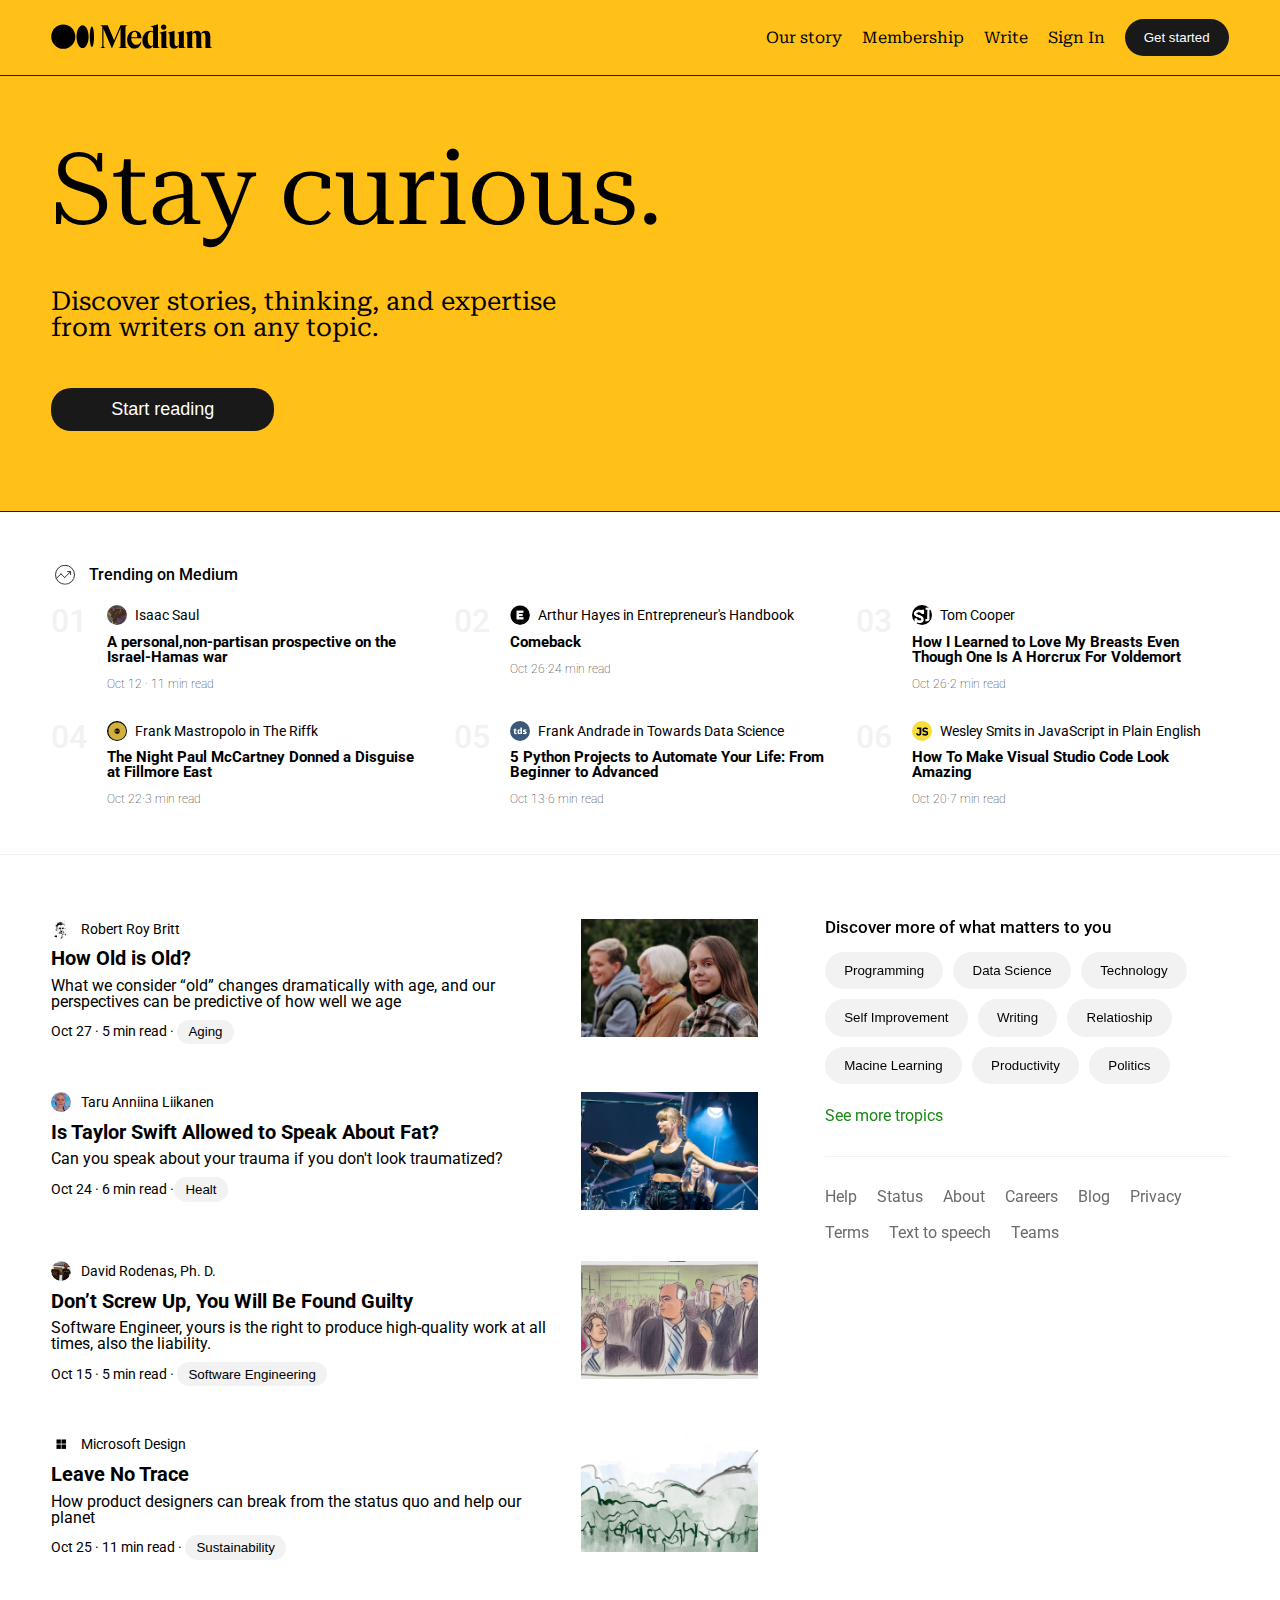
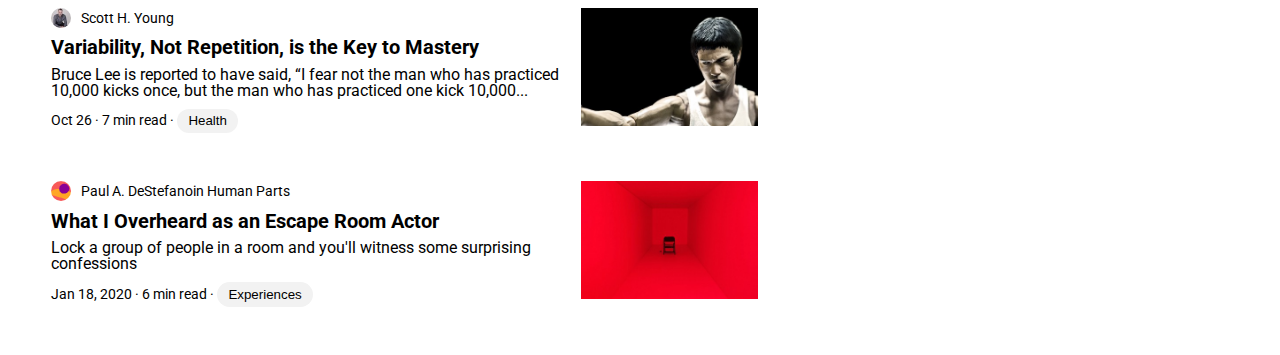
==== commit 4cf9bdbe: "fixed some things" ====
--- a/index.html
+++ b/index.html
@@ -82,7 +82,7 @@
           <div><h4>01</h4></div>
           <div>
             <div class="cards-title">
-              <img src="./assets/imgs/image09.jpeg" alt="profile img" />
+              <img src="./assets/imgs/image01.jpeg" alt="profile img" />
               <h6>Isaac Saul</h6>
             </div>
 
@@ -91,63 +91,68 @@
           </div>
         </div>
         <div class="trending-cards">
-          <div><h4>01</h4></div>
-          <div>
-            <div class="cards-title">
-              <img src="./assets/imgs/image09.jpeg" alt="profile img" />
-              <h6>Isaac Saul</h6>
-            </div>
-
-            <p>A personal,non-partisan prospective on the Israel-Hamas war</p>
-            <span>Oct 12 · 11 min read </span>
-          </div>
-        </div>
-        <div class="trending-cards">
-          <div><h4>01</h4></div>
-          <div>
-            <div class="cards-title">
-              <img src="./assets/imgs/image09.jpeg" alt="profile img" />
-              <h6>Isaac Saul</h6>
-            </div>
-
-            <p>A personal,non-partisan prospective on the Israel-Hamas war</p>
-            <span>Oct 12 · 11 min read </span>
-          </div>
-        </div>
-        <div class="trending-cards">
-          <div><h4>01</h4></div>
-          <div>
-            <div class="cards-title">
-              <img src="./assets/imgs/image09.jpeg" alt="profile img" />
-              <h6>Isaac Saul</h6>
-            </div>
-
-            <p>A personal,non-partisan prospective on the Israel-Hamas war</p>
-            <span>Oct 12 · 11 min read </span>
-          </div>
-        </div>
-        <div class="trending-cards">
-          <div><h4>01</h4></div>
-          <div>
-            <div class="cards-title">
-              <img src="./assets/imgs/image09.jpeg" alt="profile img" />
-              <h6>Isaac Saul</h6>
-            </div>
-
-            <p>A personal,non-partisan prospective on the Israel-Hamas war</p>
-            <span>Oct 12 · 11 min read </span>
-          </div>
-        </div>
-        <div class="trending-cards">
-          <div><h4>01</h4></div>
-          <div>
-            <div class="cards-title">
-              <img src="./assets/imgs/image09.jpeg" alt="profile img" />
-              <h6>Isaac Saul</h6>
-            </div>
-
-            <p>A personal,non-partisan prospective on the Israel-Hamas war</p>
-            <span>Oct 12 · 11 min read </span>
+          <div><h4>02</h4></div>
+          <div>
+            <div class="cards-title">
+              <img src="./assets/imgs/image02.png" alt="profile img" />
+              <h6>Arthur Hayes in Entrepreneur's Handbook</h6>
+            </div>
+
+            <p>Comeback</p>
+            <span>Oct 26·24 min read </span>
+          </div>
+        </div>
+        <div class="trending-cards">
+          <div><h4>03</h4></div>
+          <div>
+            <div class="cards-title">
+              <img src="./assets/imgs/image03.jpeg" alt="profile img" />
+              <h6>Tom Cooper</h6>
+            </div>
+
+            <p>
+              How I Learned to Love My Breasts Even Though One Is A Horcrux For
+              Voldemort
+            </p>
+            <span>Oct 26·2 min read </span>
+          </div>
+        </div>
+        <div class="trending-cards">
+          <div><h4>04</h4></div>
+          <div>
+            <div class="cards-title">
+              <img src="./assets/imgs/image04.png" alt="profile img" />
+              <h6>Frank Mastropolo in The Riffk</h6>
+            </div>
+
+            <p>The Night Paul McCartney Donned a Disguise at Fillmore East</p>
+            <span>Oct 22·3 min read </span>
+          </div>
+        </div>
+        <div class="trending-cards">
+          <div><h4>05</h4></div>
+          <div>
+            <div class="cards-title">
+              <img src="./assets/imgs/image05.jpeg" alt="profile img" />
+              <h6>Frank Andrade in Towards Data Science</h6>
+            </div>
+
+            <p>
+              5 Python Projects to Automate Your Life: From Beginner to Advanced
+            </p>
+            <span>Oct 13·6 min read </span>
+          </div>
+        </div>
+        <div class="trending-cards">
+          <div><h4>06</h4></div>
+          <div>
+            <div class="cards-title">
+              <img src="./assets/imgs/image06.png" alt="profile img" />
+              <h6>Wesley Smits in JavaScript in Plain English</h6>
+            </div>
+
+            <p>How To Make Visual Studio Code Look Amazing</p>
+            <span>Oct 20·7 min read </span>
           </div>
         </div>
       </div>
@@ -157,7 +162,7 @@
         <div class="article-box">
           <div class="article-text">
             <div class="box-title">
-              <img src="./assets/imgs/image09.jpeg" alt="profile img" />
+              <img src="./assets/imgs/image07.jpeg" alt="profile img" />
               <h6>Robert Roy Britt</h6>
             </div>
             <h5>How Old is Old?</h5>
@@ -175,85 +180,89 @@
           <div class="article-text">
             <div class="box-title">
               <img src="./assets/imgs/image09.jpeg" alt="profile img" />
-              <h6>Robert Roy Britt</h6>
-            </div>
-            <h5>How Old is Old?</h5>
-            <p>
-              What we consider “old” changes dramatically with age, and our
-              perspectives can be predictive of how well we age
-            </p>
-            <span>Oct 27 · 5 min read · <button>Aging</button></span>
-          </div>
-          <div class="img-box-container">
-            <img src="./assets/imgs/image08.jpeg" alt="" />
-          </div>
-        </div>
-        <div class="article-box">
-          <div class="article-text">
-            <div class="box-title">
-              <img src="./assets/imgs/image09.jpeg" alt="profile img" />
-              <h6>Robert Roy Britt</h6>
-            </div>
-            <h5>How Old is Old?</h5>
-            <p>
-              What we consider “old” changes dramatically with age, and our
-              perspectives can be predictive of how well we age
-            </p>
-            <span>Oct 27 · 5 min read · <button>Aging</button></span>
-          </div>
-          <div class="img-box-container">
-            <img src="./assets/imgs/image08.jpeg" alt="" />
-          </div>
-        </div>
-        <div class="article-box">
-          <div class="article-text">
-            <div class="box-title">
-              <img src="./assets/imgs/image09.jpeg" alt="profile img" />
-              <h6>Robert Roy Britt</h6>
-            </div>
-            <h5>How Old is Old?</h5>
-            <p>
-              What we consider “old” changes dramatically with age, and our
-              perspectives can be predictive of how well we age
-            </p>
-            <span>Oct 27 · 5 min read · <button>Aging</button></span>
-          </div>
-          <div class="img-box-container">
-            <img src="./assets/imgs/image08.jpeg" alt="" />
-          </div>
-        </div>
-        <div class="article-box">
-          <div class="article-text">
-            <div class="box-title">
-              <img src="./assets/imgs/image09.jpeg" alt="profile img" />
-              <h6>Robert Roy Britt</h6>
-            </div>
-            <h5>How Old is Old?</h5>
-            <p>
-              What we consider “old” changes dramatically with age, and our
-              perspectives can be predictive of how well we age
-            </p>
-            <span>Oct 27 · 5 min read · <button>Aging</button></span>
-          </div>
-          <div class="img-box-container">
-            <img src="./assets/imgs/image08.jpeg" alt="" />
-          </div>
-        </div>
-        <div class="article-box">
-          <div class="article-text">
-            <div class="box-title">
-              <img src="./assets/imgs/image09.jpeg" alt="profile img" />
-              <h6>Robert Roy Britt</h6>
-            </div>
-            <h5>How Old is Old?</h5>
-            <p>
-              What we consider “old” changes dramatically with age, and our
-              perspectives can be predictive of how well we age
-            </p>
-            <span>Oct 27 · 5 min read · <button>Aging</button></span>
-          </div>
-          <div class="img-box-container">
-            <img src="./assets/imgs/image08.jpeg" alt="" />
+              <h6>Taru Anniina Liikanen</h6>
+            </div>
+            <h5>Is Taylor Swift Allowed to Speak About Fat?</h5>
+            <p>
+              Can you speak about your trauma if you don't look traumatized?
+            </p>
+            <span>Oct 24 · 6 min read ·<button>Healt</button></span>
+          </div>
+          <div class="img-box-container">
+            <img src="./assets/imgs/image10.jpeg" alt="" />
+          </div>
+        </div>
+        <div class="article-box">
+          <div class="article-text">
+            <div class="box-title">
+              <img src="./assets/imgs/image11.jpeg" alt="profile img" />
+              <h6>David Rodenas, Ph. D.</h6>
+            </div>
+            <h5>Don’t Screw Up, You Will Be Found Guilty</h5>
+            <p>
+              Software Engineer, yours is the right to produce high-quality work
+              at all times, also the liability.
+            </p>
+            <span
+              >Oct 15 · 5 min read · <button>Software Engineering</button></span
+            >
+          </div>
+          <div class="img-box-container">
+            <img src="./assets/imgs/image12.png" alt="" />
+          </div>
+        </div>
+        <div class="article-box">
+          <div class="article-text">
+            <div class="box-title">
+              <img src="./assets/imgs/image13.png" alt="profile img" />
+              <h6>Microsoft Design</h6>
+            </div>
+            <h5>Leave No Trace</h5>
+            <p>
+              How product designers can break from the status quo and help our
+              planet
+            </p>
+            <span>Oct 25 · 11 min read · <button>Sustainability</button></span>
+          </div>
+          <div class="img-box-container">
+            <img src="./assets/imgs/image14.png" alt="" />
+          </div>
+        </div>
+        <div class="article-box">
+          <div class="article-text">
+            <div class="box-title">
+              <img src="./assets/imgs/image15.jpeg" alt="profile img" />
+              <h6>Scott H. Young</h6>
+            </div>
+            <h5>Variability, Not Repetition, is the Key to Mastery</h5>
+            <p>
+              Bruce Lee is reported to have said, “I fear not the man who has
+              practiced 10,000 kicks once, but the man who has practiced one
+              kick 10,000...
+            </p>
+            <span>Oct 26 · 7 min read · <button>Health</button></span>
+          </div>
+          <div class="img-box-container">
+            <img src="./assets/imgs/image16.jpg" alt="" />
+          </div>
+        </div>
+        <div class="article-box">
+          <div class="article-text">
+            <div class="box-title">
+              <img src="./assets/imgs/image17.png" alt="profile img" />
+              <h6>Paul A. DeStefanoin Human Parts</h6>
+            </div>
+            <h5>What I Overheard as an Escape Room Actor</h5>
+            <p>
+              Lock a group of people in a room and you'll witness some
+              surprising confessions
+            </p>
+            <span>
+              Jan 18, 2020 · 6 min read · <button>Experiences</button></span
+            >
+          </div>
+          <div class="img-box-container">
+            <img src="./assets/imgs/image18.jpeg" alt="" />
           </div>
         </div>
       </article>
--- a/assets/css/style.css
+++ b/assets/css/style.css
@@ -1,4 +1,4 @@
-@import url("https://fonts.googleapis.com/css2?family=Roboto+Serif:ital,opsz,wght@0,8..144,400;0,8..144,600;1,8..144,400;1,8..144,500&family=Spectral:wght@400;600&display=swap");
+@import url("https://fonts.googleapis.com/css2?family=Roboto+Serif:ital,opsz,wght@0,8..144,400;0,8..144,60@import url('https://fonts.googleapis.com/css2?family=Roboto+Serif:ital,opsz,wght@0,8..144,400;0,8..144,600;1,8..144,400;1,8..144,500&family=Roboto:wght@300;400;500;700&family=Spectral:wght@400;600&display=swap');0;1,8..144,400;1,8..144,500&family=Roboto:wght@300;400;500;700&family=Spectral:wght@400;600&display=swap");
 body {
   /* font-family: "Spectral", serif; */
   font-family: "Roboto Serif", serif;
@@ -81,13 +81,15 @@
   margin-top: 3rem;
   border-bottom: 1px solid #f2f2f2;
   padding-bottom: 3rem;
-  font-family: "Spectral", serif;
+  font-family: "Roboto", sans-serif;
 }
 section h5 {
   display: flex;
   align-items: center;
   gap: 10px;
   margin-bottom: 1rem;
+  font-family: "Roboto", sans-serif;
+  font-weight: 500;
 }
 #section-cards-container {
   display: flex;
@@ -104,6 +106,8 @@
 
 .trending-cards h4 {
   font-size: 32px;
+  color: #f2f2f2;
+  font-weight: 500;
 }
 .trending-cards img {
   width: 20px;
@@ -115,10 +119,13 @@
   gap: 8px;
   align-items: center;
 }
+.trending-cards h6 {
+  font-size: 14px;
+}
 .trending-cards p {
   font-size: 15px;
   margin-block: 0.6rem;
-  font-weight: bold;
+  font-weight: 700;
 }
 .trending-cards span {
   font-size: 12px;
@@ -127,6 +134,7 @@
 
 article {
   width: 60%;
+  font-family: "Roboto", sans-serif;
 }
 .article-box {
   width: 100%;
@@ -136,11 +144,11 @@
   margin-bottom: 3rem;
 }
 .article-text {
-  width: 60%;
+  width: 70%;
   flex-grow: 1;
 }
 .article-box .img-box-container {
-  width: 30%;
+  width: 25%;
 }
 .article-box .img-box-container img {
   width: 100%;
@@ -186,10 +194,18 @@
   width: 30%;
   padding-left: 4.2rem;
   flex-grow: 1;
+  max-height: 600px;
+  position: sticky;
+  top: 90px;
+  z-index: 1;
+  font-family: "Roboto", sans-serif;
 }
 
 aside h4 {
   margin-bottom: 1rem;
+  font-size: 17px;
+  font-family: "Roboto", sans-serif;
+  font-weight: 500;
 }
 
 aside #aside-main {
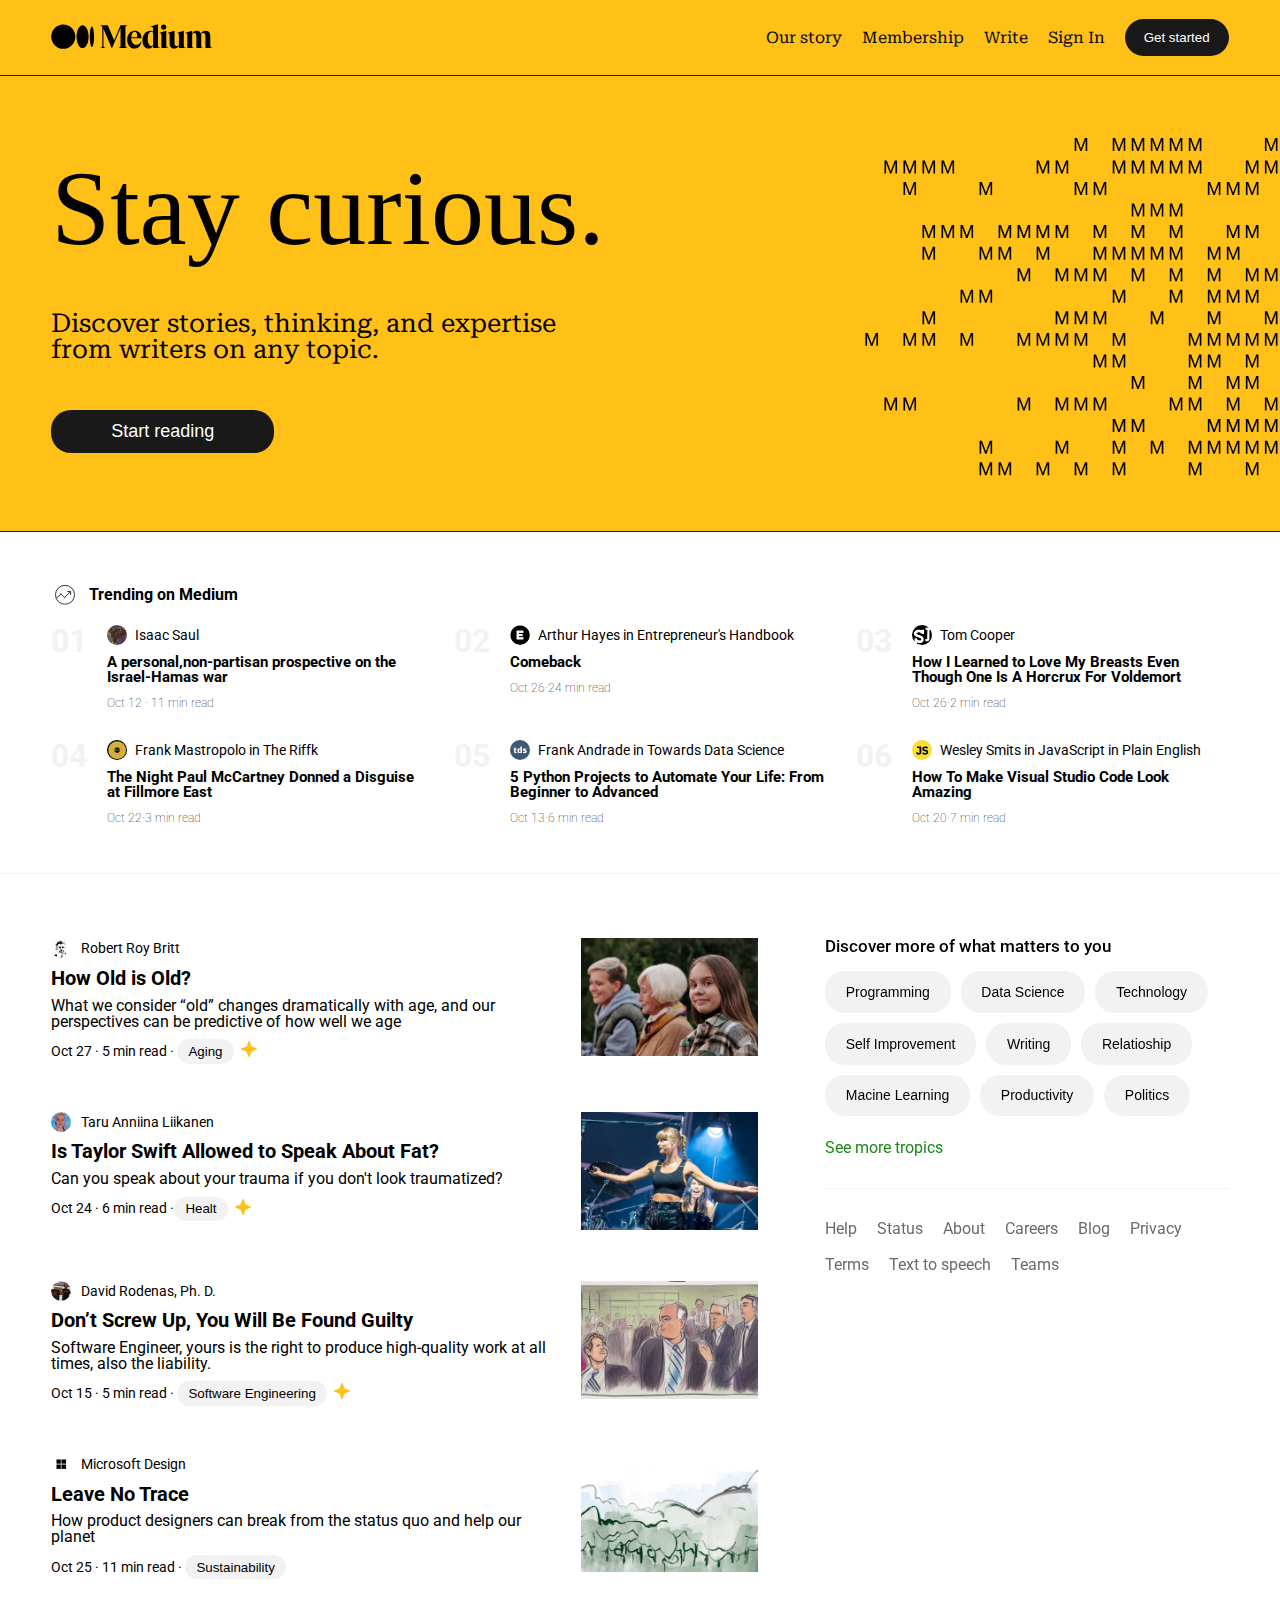
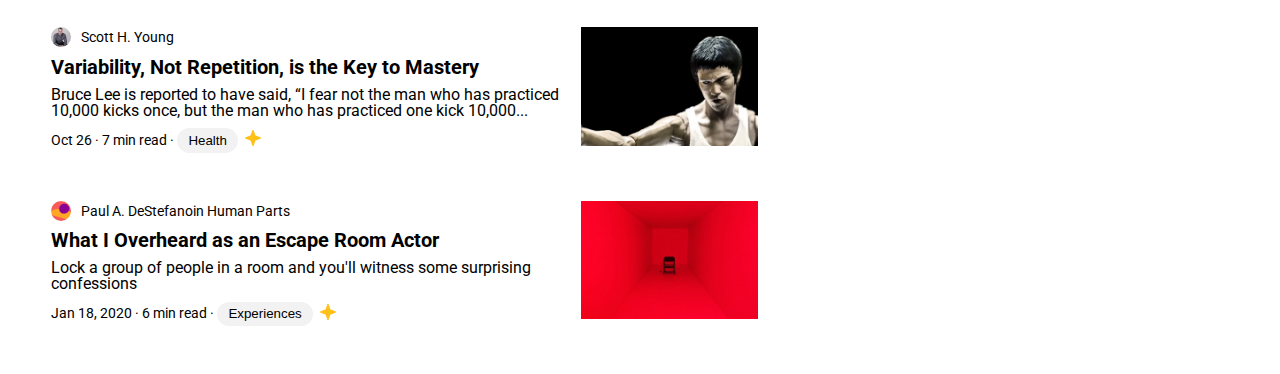
==== commit fb7c2ff5: "desktop version done" ====
--- a/index.html
+++ b/index.html
@@ -35,13 +35,9220 @@
       </div>
     </nav>
     <header>
-      <div id="header-content">
-        <h1>Stay curious.</h1>
-        <h3>
-          Discover stories, thinking, and expertise <br />
-          from writers on any topic.
-        </h3>
-        <button>Start reading</button>
+      <div id="title-header">
+        <div id="header-content">
+          <h1>Stay curious.</h1>
+          <h3>
+            Discover stories, thinking, and expertise <br />
+            from writers on any topic.
+          </h3>
+          <button>Start reading</button>
+        </div>
+      </div>
+      <div id="m-svg-container">
+        <svg
+          xmlns="http://www.w3.org/2000/svg"
+          viewBox="0 0 585 462"
+          width="585"
+          height="462"
+          preserveAspectRatio="xMidYMid meet"
+          style="
+            width: 100%;
+            height: 100%;
+            transform: translate3d(0px, 0px, 0px);
+            content-visibility: visible;
+          "
+        >
+          <defs>
+            <clipPath id="__lottie_element_3372">
+              <rect width="585" height="462" x="0" y="0"></rect>
+            </clipPath>
+          </defs>
+          <g clip-path="url(#__lottie_element_3372)">
+            <g
+              fill="rgb(0,0,0)"
+              font-size="22"
+              font-family="Shne"
+              font-style="normal"
+              font-weight="normal"
+              aria-label=" M M M M M M M M M M M M M M
+              M M M M M M M M M M M M M M M M M M M M M
+             M M M M M M M M M M M M M M M M M M M M M M M M M
+              M M M M M M M M M M M M
+              M M M M M M M M M M M M M M M M M M M
+              M M M M M M M M M M M M M M M M M M M M M
+              M M M M M M M M M M M M M M
+             M M M M M M M M M M M M M M M M M
+             M M M M M M M M M M M M M M M M M M M
+              M M M M M M M M M M M M M M M M M M M M M M M
+             M M M M M M M M M M M M
+              M M M M M M M M M M M M
+              M M M M M M M M M M M M M M M M M M M M M
+              M M M M M M M M M M M
+              M M M M M M M M M M M M M M M M M
+              M M M M M M M M M M M M M M M M
+             "
+              transform="matrix(1,0,0,1,291,232)"
+              opacity="1"
+              style="display: block"
+            >
+              <g
+                stroke-linecap="butt"
+                stroke-linejoin="round"
+                stroke-miterlimit="4"
+                transform="matrix(1,0,0,1,-33.238014221191406,-187.70428466796875)"
+                opacity="0"
+                style="display: inherit"
+              >
+                <g transform="scale(0.22,0.22)">
+                  <g style="display: none"></g>
+                </g>
+              </g>
+              <g
+                stroke-linecap="butt"
+                stroke-linejoin="round"
+                stroke-miterlimit="4"
+                transform="matrix(1,0,0,1,-28.6619930267334,-187.70428466796875)"
+                opacity="0"
+                style="display: inherit"
+              >
+                <g transform="scale(0.22,0.22)">
+                  <g
+                    transform="matrix(1,0,0,1,0,0)"
+                    opacity="1"
+                    style="display: block"
+                  >
+                    <path
+                      d=" M46.82899856567383,0 C46.82899856567383,0 68.98500061035156,-59.518001556396484 68.98500061035156,-59.518001556396484 C68.98500061035156,-59.518001556396484 68.98500061035156,0 68.98500061035156,0 C68.98500061035156,0 77.947998046875,0 77.947998046875,0 C77.947998046875,0 77.947998046875,-72.30799865722656 77.947998046875,-72.30799865722656 C77.947998046875,-72.30799865722656 65.15799713134766,-72.30799865722656 65.15799713134766,-72.30799865722656 C65.15799713134766,-72.30799865722656 43.10300064086914,-12.890999794006348 43.10300064086914,-12.890999794006348 C43.10300064086914,-12.890999794006348 21.14900016784668,-72.30799865722656 21.14900016784668,-72.30799865722656 C21.14900016784668,-72.30799865722656 7.955999851226807,-72.30799865722656 7.955999851226807,-72.30799865722656 C7.955999851226807,-72.30799865722656 7.955999851226807,0 7.955999851226807,0 C7.955999851226807,0 17.020000457763672,0 17.020000457763672,0 C17.020000457763672,0 17.020000457763672,-59.518001556396484 17.020000457763672,-59.518001556396484 C17.020000457763672,-59.518001556396484 39.07500076293945,0 39.07500076293945,0 C39.07500076293945,0 46.82899856567383,0 46.82899856567383,0z"
+                    ></path>
+                    <g opacity="1" transform="matrix(1,0,0,1,0,0)"></g>
+                  </g>
+                </g>
+              </g>
+              <g
+                stroke-linecap="butt"
+                stroke-linejoin="round"
+                stroke-miterlimit="4"
+                transform="matrix(1,0,0,1,-9.940010070800781,-187.70428466796875)"
+                opacity="0"
+                style="display: inherit"
+              >
+                <g transform="scale(0.22,0.22)">
+                  <g style="display: none"></g>
+                </g>
+              </g>
+              <g
+                stroke-linecap="butt"
+                stroke-linejoin="round"
+                stroke-miterlimit="4"
+                transform="matrix(1,0,0,1,-5.363988876342773,-187.70428466796875)"
+                opacity="0"
+                style="display: inherit"
+              >
+                <g transform="scale(0.22,0.22)">
+                  <g
+                    transform="matrix(1,0,0,1,0,0)"
+                    opacity="1"
+                    style="display: block"
+                  >
+                    <path
+                      d=" M46.82899856567383,0 C46.82899856567383,0 68.98500061035156,-59.518001556396484 68.98500061035156,-59.518001556396484 C68.98500061035156,-59.518001556396484 68.98500061035156,0 68.98500061035156,0 C68.98500061035156,0 77.947998046875,0 77.947998046875,0 C77.947998046875,0 77.947998046875,-72.30799865722656 77.947998046875,-72.30799865722656 C77.947998046875,-72.30799865722656 65.15799713134766,-72.30799865722656 65.15799713134766,-72.30799865722656 C65.15799713134766,-72.30799865722656 43.10300064086914,-12.890999794006348 43.10300064086914,-12.890999794006348 C43.10300064086914,-12.890999794006348 21.14900016784668,-72.30799865722656 21.14900016784668,-72.30799865722656 C21.14900016784668,-72.30799865722656 7.955999851226807,-72.30799865722656 7.955999851226807,-72.30799865722656 C7.955999851226807,-72.30799865722656 7.955999851226807,0 7.955999851226807,0 C7.955999851226807,0 17.020000457763672,0 17.020000457763672,0 C17.020000457763672,0 17.020000457763672,-59.518001556396484 17.020000457763672,-59.518001556396484 C17.020000457763672,-59.518001556396484 39.07500076293945,0 39.07500076293945,0 C39.07500076293945,0 46.82899856567383,0 46.82899856567383,0z"
+                    ></path>
+                    <g opacity="1" transform="matrix(1,0,0,1,0,0)"></g>
+                  </g>
+                </g>
+              </g>
+              <g
+                stroke-linecap="butt"
+                stroke-linejoin="round"
+                stroke-miterlimit="4"
+                transform="matrix(1,0,0,1,13.357994079589844,-187.70428466796875)"
+                opacity="0"
+                style="display: inherit"
+              >
+                <g transform="scale(0.22,0.22)">
+                  <g style="display: none"></g>
+                </g>
+              </g>
+              <g
+                stroke-linecap="butt"
+                stroke-linejoin="round"
+                stroke-miterlimit="4"
+                transform="matrix(1,0,0,1,17.93400001525879,-187.70428466796875)"
+                opacity="0"
+                style="display: inherit"
+              >
+                <g transform="scale(0.22,0.22)">
+                  <g
+                    transform="matrix(1,0,0,1,0,0)"
+                    opacity="1"
+                    style="display: block"
+                  >
+                    <path
+                      d=" M46.82899856567383,0 C46.82899856567383,0 68.98500061035156,-59.518001556396484 68.98500061035156,-59.518001556396484 C68.98500061035156,-59.518001556396484 68.98500061035156,0 68.98500061035156,0 C68.98500061035156,0 77.947998046875,0 77.947998046875,0 C77.947998046875,0 77.947998046875,-72.30799865722656 77.947998046875,-72.30799865722656 C77.947998046875,-72.30799865722656 65.15799713134766,-72.30799865722656 65.15799713134766,-72.30799865722656 C65.15799713134766,-72.30799865722656 43.10300064086914,-12.890999794006348 43.10300064086914,-12.890999794006348 C43.10300064086914,-12.890999794006348 21.14900016784668,-72.30799865722656 21.14900016784668,-72.30799865722656 C21.14900016784668,-72.30799865722656 7.955999851226807,-72.30799865722656 7.955999851226807,-72.30799865722656 C7.955999851226807,-72.30799865722656 7.955999851226807,0 7.955999851226807,0 C7.955999851226807,0 17.020000457763672,0 17.020000457763672,0 C17.020000457763672,0 17.020000457763672,-59.518001556396484 17.020000457763672,-59.518001556396484 C17.020000457763672,-59.518001556396484 39.07500076293945,0 39.07500076293945,0 C39.07500076293945,0 46.82899856567383,0 46.82899856567383,0z"
+                    ></path>
+                    <g opacity="1" transform="matrix(1,0,0,1,0,0)"></g>
+                  </g>
+                </g>
+              </g>
+              <g
+                stroke-linecap="butt"
+                stroke-linejoin="round"
+                stroke-miterlimit="4"
+                transform="matrix(1,0,0,1,36.65599822998047,-187.70428466796875)"
+                opacity="0"
+                style="display: inherit"
+              >
+                <g transform="scale(0.22,0.22)">
+                  <g style="display: none"></g>
+                </g>
+              </g>
+              <g
+                stroke-linecap="butt"
+                stroke-linejoin="round"
+                stroke-miterlimit="4"
+                transform="matrix(1,0,0,1,41.23198699951172,-187.70428466796875)"
+                opacity="1"
+                style="display: inherit"
+              >
+                <g transform="scale(0.22,0.22)">
+                  <g
+                    transform="matrix(1,0,0,1,0,0)"
+                    opacity="1"
+                    style="display: block"
+                  >
+                    <path
+                      d=" M46.82899856567383,0 C46.82899856567383,0 68.98500061035156,-59.518001556396484 68.98500061035156,-59.518001556396484 C68.98500061035156,-59.518001556396484 68.98500061035156,0 68.98500061035156,0 C68.98500061035156,0 77.947998046875,0 77.947998046875,0 C77.947998046875,0 77.947998046875,-72.30799865722656 77.947998046875,-72.30799865722656 C77.947998046875,-72.30799865722656 65.15799713134766,-72.30799865722656 65.15799713134766,-72.30799865722656 C65.15799713134766,-72.30799865722656 43.10300064086914,-12.890999794006348 43.10300064086914,-12.890999794006348 C43.10300064086914,-12.890999794006348 21.14900016784668,-72.30799865722656 21.14900016784668,-72.30799865722656 C21.14900016784668,-72.30799865722656 7.955999851226807,-72.30799865722656 7.955999851226807,-72.30799865722656 C7.955999851226807,-72.30799865722656 7.955999851226807,0 7.955999851226807,0 C7.955999851226807,0 17.020000457763672,0 17.020000457763672,0 C17.020000457763672,0 17.020000457763672,-59.518001556396484 17.020000457763672,-59.518001556396484 C17.020000457763672,-59.518001556396484 39.07500076293945,0 39.07500076293945,0 C39.07500076293945,0 46.82899856567383,0 46.82899856567383,0z"
+                    ></path>
+                    <g opacity="1" transform="matrix(1,0,0,1,0,0)"></g>
+                  </g>
+                </g>
+              </g>
+              <g
+                stroke-linecap="butt"
+                stroke-linejoin="round"
+                stroke-miterlimit="4"
+                transform="matrix(1,0,0,1,59.954002380371094,-187.70428466796875)"
+                opacity="1"
+                style="display: inherit"
+              >
+                <g transform="scale(0.22,0.22)">
+                  <g style="display: none"></g>
+                </g>
+              </g>
+              <g
+                stroke-linecap="butt"
+                stroke-linejoin="round"
+                stroke-miterlimit="4"
+                transform="matrix(1,0,0,1,64.52999114990234,-187.70428466796875)"
+                opacity="0"
+                style="display: inherit"
+              >
+                <g transform="scale(0.22,0.22)">
+                  <g
+                    transform="matrix(1,0,0,1,0,0)"
+                    opacity="1"
+                    style="display: block"
+                  >
+                    <path
+                      d=" M46.82899856567383,0 C46.82899856567383,0 68.98500061035156,-59.518001556396484 68.98500061035156,-59.518001556396484 C68.98500061035156,-59.518001556396484 68.98500061035156,0 68.98500061035156,0 C68.98500061035156,0 77.947998046875,0 77.947998046875,0 C77.947998046875,0 77.947998046875,-72.30799865722656 77.947998046875,-72.30799865722656 C77.947998046875,-72.30799865722656 65.15799713134766,-72.30799865722656 65.15799713134766,-72.30799865722656 C65.15799713134766,-72.30799865722656 43.10300064086914,-12.890999794006348 43.10300064086914,-12.890999794006348 C43.10300064086914,-12.890999794006348 21.14900016784668,-72.30799865722656 21.14900016784668,-72.30799865722656 C21.14900016784668,-72.30799865722656 7.955999851226807,-72.30799865722656 7.955999851226807,-72.30799865722656 C7.955999851226807,-72.30799865722656 7.955999851226807,0 7.955999851226807,0 C7.955999851226807,0 17.020000457763672,0 17.020000457763672,0 C17.020000457763672,0 17.020000457763672,-59.518001556396484 17.020000457763672,-59.518001556396484 C17.020000457763672,-59.518001556396484 39.07500076293945,0 39.07500076293945,0 C39.07500076293945,0 46.82899856567383,0 46.82899856567383,0z"
+                    ></path>
+                    <g opacity="1" transform="matrix(1,0,0,1,0,0)"></g>
+                  </g>
+                </g>
+              </g>
+              <g
+                stroke-linecap="butt"
+                stroke-linejoin="round"
+                stroke-miterlimit="4"
+                transform="matrix(1,0,0,1,83.25200653076172,-187.70428466796875)"
+                opacity="0"
+                style="display: inherit"
+              >
+                <g transform="scale(0.22,0.22)">
+                  <g style="display: none"></g>
+                </g>
+              </g>
+              <g
+                stroke-linecap="butt"
+                stroke-linejoin="round"
+                stroke-miterlimit="4"
+                transform="matrix(1,0,0,1,87.82799530029297,-187.70428466796875)"
+                opacity="1"
+                style="display: inherit"
+              >
+                <g transform="scale(0.22,0.22)">
+                  <g
+                    transform="matrix(1,0,0,1,0,0)"
+                    opacity="1"
+                    style="display: block"
+                  >
+                    <path
+                      d=" M46.82899856567383,0 C46.82899856567383,0 68.98500061035156,-59.518001556396484 68.98500061035156,-59.518001556396484 C68.98500061035156,-59.518001556396484 68.98500061035156,0 68.98500061035156,0 C68.98500061035156,0 77.947998046875,0 77.947998046875,0 C77.947998046875,0 77.947998046875,-72.30799865722656 77.947998046875,-72.30799865722656 C77.947998046875,-72.30799865722656 65.15799713134766,-72.30799865722656 65.15799713134766,-72.30799865722656 C65.15799713134766,-72.30799865722656 43.10300064086914,-12.890999794006348 43.10300064086914,-12.890999794006348 C43.10300064086914,-12.890999794006348 21.14900016784668,-72.30799865722656 21.14900016784668,-72.30799865722656 C21.14900016784668,-72.30799865722656 7.955999851226807,-72.30799865722656 7.955999851226807,-72.30799865722656 C7.955999851226807,-72.30799865722656 7.955999851226807,0 7.955999851226807,0 C7.955999851226807,0 17.020000457763672,0 17.020000457763672,0 C17.020000457763672,0 17.020000457763672,-59.518001556396484 17.020000457763672,-59.518001556396484 C17.020000457763672,-59.518001556396484 39.07500076293945,0 39.07500076293945,0 C39.07500076293945,0 46.82899856567383,0 46.82899856567383,0z"
+                    ></path>
+                    <g opacity="1" transform="matrix(1,0,0,1,0,0)"></g>
+                  </g>
+                </g>
+              </g>
+              <g
+                stroke-linecap="butt"
+                stroke-linejoin="round"
+                stroke-miterlimit="4"
+                transform="matrix(1,0,0,1,106.54999542236328,-187.70428466796875)"
+                opacity="1"
+                style="display: inherit"
+              >
+                <g transform="scale(0.22,0.22)">
+                  <g style="display: none"></g>
+                </g>
+              </g>
+              <g
+                stroke-linecap="butt"
+                stroke-linejoin="round"
+                stroke-miterlimit="4"
+                transform="matrix(1,0,0,1,111.1259994506836,-187.70428466796875)"
+                opacity="1"
+                style="display: inherit"
+              >
+                <g transform="scale(0.22,0.22)">
+                  <g
+                    transform="matrix(1,0,0,1,0,0)"
+                    opacity="1"
+                    style="display: block"
+                  >
+                    <path
+                      d=" M46.82899856567383,0 C46.82899856567383,0 68.98500061035156,-59.518001556396484 68.98500061035156,-59.518001556396484 C68.98500061035156,-59.518001556396484 68.98500061035156,0 68.98500061035156,0 C68.98500061035156,0 77.947998046875,0 77.947998046875,0 C77.947998046875,0 77.947998046875,-72.30799865722656 77.947998046875,-72.30799865722656 C77.947998046875,-72.30799865722656 65.15799713134766,-72.30799865722656 65.15799713134766,-72.30799865722656 C65.15799713134766,-72.30799865722656 43.10300064086914,-12.890999794006348 43.10300064086914,-12.890999794006348 C43.10300064086914,-12.890999794006348 21.14900016784668,-72.30799865722656 21.14900016784668,-72.30799865722656 C21.14900016784668,-72.30799865722656 7.955999851226807,-72.30799865722656 7.955999851226807,-72.30799865722656 C7.955999851226807,-72.30799865722656 7.955999851226807,0 7.955999851226807,0 C7.955999851226807,0 17.020000457763672,0 17.020000457763672,0 C17.020000457763672,0 17.020000457763672,-59.518001556396484 17.020000457763672,-59.518001556396484 C17.020000457763672,-59.518001556396484 39.07500076293945,0 39.07500076293945,0 C39.07500076293945,0 46.82899856567383,0 46.82899856567383,0z"
+                    ></path>
+                    <g opacity="1" transform="matrix(1,0,0,1,0,0)"></g>
+                  </g>
+                </g>
+              </g>
+              <g
+                stroke-linecap="butt"
+                stroke-linejoin="round"
+                stroke-miterlimit="4"
+                transform="matrix(1,0,0,1,129.84800720214844,-187.70428466796875)"
+                opacity="0"
+                style="display: inherit"
+              >
+                <g transform="scale(0.22,0.22)">
+                  <g style="display: none"></g>
+                </g>
+              </g>
+              <g
+                stroke-linecap="butt"
+                stroke-linejoin="round"
+                stroke-miterlimit="4"
+                transform="matrix(1,0,0,1,134.42401123046875,-187.70428466796875)"
+                opacity="1"
+                style="display: inherit"
+              >
+                <g transform="scale(0.22,0.22)">
+                  <g
+                    transform="matrix(1,0,0,1,0,0)"
+                    opacity="1"
+                    style="display: block"
+                  >
+                    <path
+                      d=" M46.82899856567383,0 C46.82899856567383,0 68.98500061035156,-59.518001556396484 68.98500061035156,-59.518001556396484 C68.98500061035156,-59.518001556396484 68.98500061035156,0 68.98500061035156,0 C68.98500061035156,0 77.947998046875,0 77.947998046875,0 C77.947998046875,0 77.947998046875,-72.30799865722656 77.947998046875,-72.30799865722656 C77.947998046875,-72.30799865722656 65.15799713134766,-72.30799865722656 65.15799713134766,-72.30799865722656 C65.15799713134766,-72.30799865722656 43.10300064086914,-12.890999794006348 43.10300064086914,-12.890999794006348 C43.10300064086914,-12.890999794006348 21.14900016784668,-72.30799865722656 21.14900016784668,-72.30799865722656 C21.14900016784668,-72.30799865722656 7.955999851226807,-72.30799865722656 7.955999851226807,-72.30799865722656 C7.955999851226807,-72.30799865722656 7.955999851226807,0 7.955999851226807,0 C7.955999851226807,0 17.020000457763672,0 17.020000457763672,0 C17.020000457763672,0 17.020000457763672,-59.518001556396484 17.020000457763672,-59.518001556396484 C17.020000457763672,-59.518001556396484 39.07500076293945,0 39.07500076293945,0 C39.07500076293945,0 46.82899856567383,0 46.82899856567383,0z"
+                    ></path>
+                    <g opacity="1" transform="matrix(1,0,0,1,0,0)"></g>
+                  </g>
+                </g>
+              </g>
+              <g
+                stroke-linecap="butt"
+                stroke-linejoin="round"
+                stroke-miterlimit="4"
+                transform="matrix(1,0,0,1,153.14599609375,-187.70428466796875)"
+                opacity="1"
+                style="display: inherit"
+              >
+                <g transform="scale(0.22,0.22)">
+                  <g style="display: none"></g>
+                </g>
+              </g>
+              <g
+                stroke-linecap="butt"
+                stroke-linejoin="round"
+                stroke-miterlimit="4"
+                transform="matrix(1,0,0,1,157.72198486328125,-187.70428466796875)"
+                opacity="1"
+                style="display: inherit"
+              >
+                <g transform="scale(0.22,0.22)">
+                  <g
+                    transform="matrix(1,0,0,1,0,0)"
+                    opacity="1"
+                    style="display: block"
+                  >
+                    <path
+                      d=" M46.82899856567383,0 C46.82899856567383,0 68.98500061035156,-59.518001556396484 68.98500061035156,-59.518001556396484 C68.98500061035156,-59.518001556396484 68.98500061035156,0 68.98500061035156,0 C68.98500061035156,0 77.947998046875,0 77.947998046875,0 C77.947998046875,0 77.947998046875,-72.30799865722656 77.947998046875,-72.30799865722656 C77.947998046875,-72.30799865722656 65.15799713134766,-72.30799865722656 65.15799713134766,-72.30799865722656 C65.15799713134766,-72.30799865722656 43.10300064086914,-12.890999794006348 43.10300064086914,-12.890999794006348 C43.10300064086914,-12.890999794006348 21.14900016784668,-72.30799865722656 21.14900016784668,-72.30799865722656 C21.14900016784668,-72.30799865722656 7.955999851226807,-72.30799865722656 7.955999851226807,-72.30799865722656 C7.955999851226807,-72.30799865722656 7.955999851226807,0 7.955999851226807,0 C7.955999851226807,0 17.020000457763672,0 17.020000457763672,0 C17.020000457763672,0 17.020000457763672,-59.518001556396484 17.020000457763672,-59.518001556396484 C17.020000457763672,-59.518001556396484 39.07500076293945,0 39.07500076293945,0 C39.07500076293945,0 46.82899856567383,0 46.82899856567383,0z"
+                    ></path>
+                    <g opacity="1" transform="matrix(1,0,0,1,0,0)"></g>
+                  </g>
+                </g>
+              </g>
+              <g
+                stroke-linecap="butt"
+                stroke-linejoin="round"
+                stroke-miterlimit="4"
+                transform="matrix(1,0,0,1,176.44398498535156,-187.70428466796875)"
+                opacity="1"
+                style="display: inherit"
+              >
+                <g transform="scale(0.22,0.22)">
+                  <g style="display: none"></g>
+                </g>
+              </g>
+              <g
+                stroke-linecap="butt"
+                stroke-linejoin="round"
+                stroke-miterlimit="4"
+                transform="matrix(1,0,0,1,181.01998901367188,-187.70428466796875)"
+                opacity="1"
+                style="display: inherit"
+              >
+                <g transform="scale(0.22,0.22)">
+                  <g
+                    transform="matrix(1,0,0,1,0,0)"
+                    opacity="1"
+                    style="display: block"
+                  >
+                    <path
+                      d=" M46.82899856567383,0 C46.82899856567383,0 68.98500061035156,-59.518001556396484 68.98500061035156,-59.518001556396484 C68.98500061035156,-59.518001556396484 68.98500061035156,0 68.98500061035156,0 C68.98500061035156,0 77.947998046875,0 77.947998046875,0 C77.947998046875,0 77.947998046875,-72.30799865722656 77.947998046875,-72.30799865722656 C77.947998046875,-72.30799865722656 65.15799713134766,-72.30799865722656 65.15799713134766,-72.30799865722656 C65.15799713134766,-72.30799865722656 43.10300064086914,-12.890999794006348 43.10300064086914,-12.890999794006348 C43.10300064086914,-12.890999794006348 21.14900016784668,-72.30799865722656 21.14900016784668,-72.30799865722656 C21.14900016784668,-72.30799865722656 7.955999851226807,-72.30799865722656 7.955999851226807,-72.30799865722656 C7.955999851226807,-72.30799865722656 7.955999851226807,0 7.955999851226807,0 C7.955999851226807,0 17.020000457763672,0 17.020000457763672,0 C17.020000457763672,0 17.020000457763672,-59.518001556396484 17.020000457763672,-59.518001556396484 C17.020000457763672,-59.518001556396484 39.07500076293945,0 39.07500076293945,0 C39.07500076293945,0 46.82899856567383,0 46.82899856567383,0z"
+                    ></path>
+                    <g opacity="1" transform="matrix(1,0,0,1,0,0)"></g>
+                  </g>
+                </g>
+              </g>
+              <g
+                stroke-linecap="butt"
+                stroke-linejoin="round"
+                stroke-miterlimit="4"
+                transform="matrix(1,0,0,1,199.7419891357422,-187.70428466796875)"
+                opacity="0"
+                style="display: inherit"
+              >
+                <g transform="scale(0.22,0.22)">
+                  <g style="display: none"></g>
+                </g>
+              </g>
+              <g
+                stroke-linecap="butt"
+                stroke-linejoin="round"
+                stroke-miterlimit="4"
+                transform="matrix(1,0,0,1,204.3179931640625,-187.70428466796875)"
+                opacity="0"
+                style="display: inherit"
+              >
+                <g transform="scale(0.22,0.22)">
+                  <g
+                    transform="matrix(1,0,0,1,0,0)"
+                    opacity="1"
+                    style="display: block"
+                  >
+                    <path
+                      d=" M46.82899856567383,0 C46.82899856567383,0 68.98500061035156,-59.518001556396484 68.98500061035156,-59.518001556396484 C68.98500061035156,-59.518001556396484 68.98500061035156,0 68.98500061035156,0 C68.98500061035156,0 77.947998046875,0 77.947998046875,0 C77.947998046875,0 77.947998046875,-72.30799865722656 77.947998046875,-72.30799865722656 C77.947998046875,-72.30799865722656 65.15799713134766,-72.30799865722656 65.15799713134766,-72.30799865722656 C65.15799713134766,-72.30799865722656 43.10300064086914,-12.890999794006348 43.10300064086914,-12.890999794006348 C43.10300064086914,-12.890999794006348 21.14900016784668,-72.30799865722656 21.14900016784668,-72.30799865722656 C21.14900016784668,-72.30799865722656 7.955999851226807,-72.30799865722656 7.955999851226807,-72.30799865722656 C7.955999851226807,-72.30799865722656 7.955999851226807,0 7.955999851226807,0 C7.955999851226807,0 17.020000457763672,0 17.020000457763672,0 C17.020000457763672,0 17.020000457763672,-59.518001556396484 17.020000457763672,-59.518001556396484 C17.020000457763672,-59.518001556396484 39.07500076293945,0 39.07500076293945,0 C39.07500076293945,0 46.82899856567383,0 46.82899856567383,0z"
+                    ></path>
+                    <g opacity="1" transform="matrix(1,0,0,1,0,0)"></g>
+                  </g>
+                </g>
+              </g>
+              <g
+                stroke-linecap="butt"
+                stroke-linejoin="round"
+                stroke-miterlimit="4"
+                transform="matrix(1,0,0,1,223.0399932861328,-187.70428466796875)"
+                opacity="0"
+                style="display: inherit"
+              >
+                <g transform="scale(0.22,0.22)">
+                  <g style="display: none"></g>
+                </g>
+              </g>
+              <g
+                stroke-linecap="butt"
+                stroke-linejoin="round"
+                stroke-miterlimit="4"
+                transform="matrix(1,0,0,1,227.61599731445312,-187.70428466796875)"
+                opacity="0"
+                style="display: inherit"
+              >
+                <g transform="scale(0.22,0.22)">
+                  <g
+                    transform="matrix(1,0,0,1,0,0)"
+                    opacity="1"
+                    style="display: block"
+                  >
+                    <path
+                      d=" M46.82899856567383,0 C46.82899856567383,0 68.98500061035156,-59.518001556396484 68.98500061035156,-59.518001556396484 C68.98500061035156,-59.518001556396484 68.98500061035156,0 68.98500061035156,0 C68.98500061035156,0 77.947998046875,0 77.947998046875,0 C77.947998046875,0 77.947998046875,-72.30799865722656 77.947998046875,-72.30799865722656 C77.947998046875,-72.30799865722656 65.15799713134766,-72.30799865722656 65.15799713134766,-72.30799865722656 C65.15799713134766,-72.30799865722656 43.10300064086914,-12.890999794006348 43.10300064086914,-12.890999794006348 C43.10300064086914,-12.890999794006348 21.14900016784668,-72.30799865722656 21.14900016784668,-72.30799865722656 C21.14900016784668,-72.30799865722656 7.955999851226807,-72.30799865722656 7.955999851226807,-72.30799865722656 C7.955999851226807,-72.30799865722656 7.955999851226807,0 7.955999851226807,0 C7.955999851226807,0 17.020000457763672,0 17.020000457763672,0 C17.020000457763672,0 17.020000457763672,-59.518001556396484 17.020000457763672,-59.518001556396484 C17.020000457763672,-59.518001556396484 39.07500076293945,0 39.07500076293945,0 C39.07500076293945,0 46.82899856567383,0 46.82899856567383,0z"
+                    ></path>
+                    <g opacity="1" transform="matrix(1,0,0,1,0,0)"></g>
+                  </g>
+                </g>
+              </g>
+              <g
+                stroke-linecap="butt"
+                stroke-linejoin="round"
+                stroke-miterlimit="4"
+                transform="matrix(1,0,0,1,246.33799743652344,-187.70428466796875)"
+                opacity="1"
+                style="display: inherit"
+              >
+                <g transform="scale(0.22,0.22)">
+                  <g style="display: none"></g>
+                </g>
+              </g>
+              <g
+                stroke-linecap="butt"
+                stroke-linejoin="round"
+                stroke-miterlimit="4"
+                transform="matrix(1,0,0,1,250.9139862060547,-187.70428466796875)"
+                opacity="0"
+                style="display: inherit"
+              >
+                <g transform="scale(0.22,0.22)">
+                  <g
+                    transform="matrix(1,0,0,1,0,0)"
+                    opacity="1"
+                    style="display: block"
+                  >
+                    <path
+                      d=" M46.82899856567383,0 C46.82899856567383,0 68.98500061035156,-59.518001556396484 68.98500061035156,-59.518001556396484 C68.98500061035156,-59.518001556396484 68.98500061035156,0 68.98500061035156,0 C68.98500061035156,0 77.947998046875,0 77.947998046875,0 C77.947998046875,0 77.947998046875,-72.30799865722656 77.947998046875,-72.30799865722656 C77.947998046875,-72.30799865722656 65.15799713134766,-72.30799865722656 65.15799713134766,-72.30799865722656 C65.15799713134766,-72.30799865722656 43.10300064086914,-12.890999794006348 43.10300064086914,-12.890999794006348 C43.10300064086914,-12.890999794006348 21.14900016784668,-72.30799865722656 21.14900016784668,-72.30799865722656 C21.14900016784668,-72.30799865722656 7.955999851226807,-72.30799865722656 7.955999851226807,-72.30799865722656 C7.955999851226807,-72.30799865722656 7.955999851226807,0 7.955999851226807,0 C7.955999851226807,0 17.020000457763672,0 17.020000457763672,0 C17.020000457763672,0 17.020000457763672,-59.518001556396484 17.020000457763672,-59.518001556396484 C17.020000457763672,-59.518001556396484 39.07500076293945,0 39.07500076293945,0 C39.07500076293945,0 46.82899856567383,0 46.82899856567383,0z"
+                    ></path>
+                    <g opacity="1" transform="matrix(1,0,0,1,0,0)"></g>
+                  </g>
+                </g>
+              </g>
+              <g
+                stroke-linecap="butt"
+                stroke-linejoin="round"
+                stroke-miterlimit="4"
+                transform="matrix(1,0,0,1,269.6360168457031,-187.70428466796875)"
+                opacity="0"
+                style="display: inherit"
+              >
+                <g transform="scale(0.22,0.22)">
+                  <g style="display: none"></g>
+                </g>
+              </g>
+              <g
+                stroke-linecap="butt"
+                stroke-linejoin="round"
+                stroke-miterlimit="4"
+                transform="matrix(1,0,0,1,274.2120056152344,-187.70428466796875)"
+                opacity="1"
+                style="display: inherit"
+              >
+                <g transform="scale(0.22,0.22)">
+                  <g
+                    transform="matrix(1,0,0,1,0,0)"
+                    opacity="1"
+                    style="display: block"
+                  >
+                    <path
+                      d=" M46.82899856567383,0 C46.82899856567383,0 68.98500061035156,-59.518001556396484 68.98500061035156,-59.518001556396484 C68.98500061035156,-59.518001556396484 68.98500061035156,0 68.98500061035156,0 C68.98500061035156,0 77.947998046875,0 77.947998046875,0 C77.947998046875,0 77.947998046875,-72.30799865722656 77.947998046875,-72.30799865722656 C77.947998046875,-72.30799865722656 65.15799713134766,-72.30799865722656 65.15799713134766,-72.30799865722656 C65.15799713134766,-72.30799865722656 43.10300064086914,-12.890999794006348 43.10300064086914,-12.890999794006348 C43.10300064086914,-12.890999794006348 21.14900016784668,-72.30799865722656 21.14900016784668,-72.30799865722656 C21.14900016784668,-72.30799865722656 7.955999851226807,-72.30799865722656 7.955999851226807,-72.30799865722656 C7.955999851226807,-72.30799865722656 7.955999851226807,0 7.955999851226807,0 C7.955999851226807,0 17.020000457763672,0 17.020000457763672,0 C17.020000457763672,0 17.020000457763672,-59.518001556396484 17.020000457763672,-59.518001556396484 C17.020000457763672,-59.518001556396484 39.07500076293945,0 39.07500076293945,0 C39.07500076293945,0 46.82899856567383,0 46.82899856567383,0z"
+                    ></path>
+                    <g opacity="1" transform="matrix(1,0,0,1,0,0)"></g>
+                  </g>
+                </g>
+              </g>
+              <g
+                stroke-linecap="butt"
+                stroke-linejoin="round"
+                stroke-miterlimit="4"
+                style="display: inherit"
+              >
+                <g transform="scale(0.22,0.22)">
+                  <g style="display: none"></g>
+                </g>
+              </g>
+              <g
+                stroke-linecap="butt"
+                stroke-linejoin="round"
+                stroke-miterlimit="4"
+                transform="matrix(1,0,0,1,-196.3240203857422,-160.30429077148438)"
+                opacity="1"
+                style="display: inherit"
+              >
+                <g transform="scale(0.22,0.22)">
+                  <g style="display: none"></g>
+                </g>
+              </g>
+              <g
+                stroke-linecap="butt"
+                stroke-linejoin="round"
+                stroke-miterlimit="4"
+                transform="matrix(1,0,0,1,-191.7480010986328,-160.30429077148438)"
+                opacity="1"
+                style="display: inherit"
+              >
+                <g transform="scale(0.22,0.22)">
+                  <g
+                    transform="matrix(1,0,0,1,0,0)"
+                    opacity="1"
+                    style="display: block"
+                  >
+                    <path
+                      d=" M46.82899856567383,0 C46.82899856567383,0 68.98500061035156,-59.518001556396484 68.98500061035156,-59.518001556396484 C68.98500061035156,-59.518001556396484 68.98500061035156,0 68.98500061035156,0 C68.98500061035156,0 77.947998046875,0 77.947998046875,0 C77.947998046875,0 77.947998046875,-72.30799865722656 77.947998046875,-72.30799865722656 C77.947998046875,-72.30799865722656 65.15799713134766,-72.30799865722656 65.15799713134766,-72.30799865722656 C65.15799713134766,-72.30799865722656 43.10300064086914,-12.890999794006348 43.10300064086914,-12.890999794006348 C43.10300064086914,-12.890999794006348 21.14900016784668,-72.30799865722656 21.14900016784668,-72.30799865722656 C21.14900016784668,-72.30799865722656 7.955999851226807,-72.30799865722656 7.955999851226807,-72.30799865722656 C7.955999851226807,-72.30799865722656 7.955999851226807,0 7.955999851226807,0 C7.955999851226807,0 17.020000457763672,0 17.020000457763672,0 C17.020000457763672,0 17.020000457763672,-59.518001556396484 17.020000457763672,-59.518001556396484 C17.020000457763672,-59.518001556396484 39.07500076293945,0 39.07500076293945,0 C39.07500076293945,0 46.82899856567383,0 46.82899856567383,0z"
+                    ></path>
+                    <g opacity="1" transform="matrix(1,0,0,1,0,0)"></g>
+                  </g>
+                </g>
+              </g>
+              <g
+                stroke-linecap="butt"
+                stroke-linejoin="round"
+                stroke-miterlimit="4"
+                transform="matrix(1,0,0,1,-173.02601623535156,-160.30429077148438)"
+                opacity="1"
+                style="display: inherit"
+              >
+                <g transform="scale(0.22,0.22)">
+                  <g style="display: none"></g>
+                </g>
+              </g>
+              <g
+                stroke-linecap="butt"
+                stroke-linejoin="round"
+                stroke-miterlimit="4"
+                transform="matrix(1,0,0,1,-168.4499969482422,-160.30429077148438)"
+                opacity="1"
+                style="display: inherit"
+              >
+                <g transform="scale(0.22,0.22)">
+                  <g
+                    transform="matrix(1,0,0,1,0,0)"
+                    opacity="1"
+                    style="display: block"
+                  >
+                    <path
+                      d=" M46.82899856567383,0 C46.82899856567383,0 68.98500061035156,-59.518001556396484 68.98500061035156,-59.518001556396484 C68.98500061035156,-59.518001556396484 68.98500061035156,0 68.98500061035156,0 C68.98500061035156,0 77.947998046875,0 77.947998046875,0 C77.947998046875,0 77.947998046875,-72.30799865722656 77.947998046875,-72.30799865722656 C77.947998046875,-72.30799865722656 65.15799713134766,-72.30799865722656 65.15799713134766,-72.30799865722656 C65.15799713134766,-72.30799865722656 43.10300064086914,-12.890999794006348 43.10300064086914,-12.890999794006348 C43.10300064086914,-12.890999794006348 21.14900016784668,-72.30799865722656 21.14900016784668,-72.30799865722656 C21.14900016784668,-72.30799865722656 7.955999851226807,-72.30799865722656 7.955999851226807,-72.30799865722656 C7.955999851226807,-72.30799865722656 7.955999851226807,0 7.955999851226807,0 C7.955999851226807,0 17.020000457763672,0 17.020000457763672,0 C17.020000457763672,0 17.020000457763672,-59.518001556396484 17.020000457763672,-59.518001556396484 C17.020000457763672,-59.518001556396484 39.07500076293945,0 39.07500076293945,0 C39.07500076293945,0 46.82899856567383,0 46.82899856567383,0z"
+                    ></path>
+                    <g opacity="1" transform="matrix(1,0,0,1,0,0)"></g>
+                  </g>
+                </g>
+              </g>
+              <g
+                stroke-linecap="butt"
+                stroke-linejoin="round"
+                stroke-miterlimit="4"
+                transform="matrix(1,0,0,1,-149.72801208496094,-160.30429077148438)"
+                opacity="0"
+                style="display: inherit"
+              >
+                <g transform="scale(0.22,0.22)">
+                  <g style="display: none"></g>
+                </g>
+              </g>
+              <g
+                stroke-linecap="butt"
+                stroke-linejoin="round"
+                stroke-miterlimit="4"
+                transform="matrix(1,0,0,1,-145.15200805664062,-160.30429077148438)"
+                opacity="1"
+                style="display: inherit"
+              >
+                <g transform="scale(0.22,0.22)">
+                  <g
+                    transform="matrix(1,0,0,1,0,0)"
+                    opacity="1"
+                    style="display: block"
+                  >
+                    <path
+                      d=" M46.82899856567383,0 C46.82899856567383,0 68.98500061035156,-59.518001556396484 68.98500061035156,-59.518001556396484 C68.98500061035156,-59.518001556396484 68.98500061035156,0 68.98500061035156,0 C68.98500061035156,0 77.947998046875,0 77.947998046875,0 C77.947998046875,0 77.947998046875,-72.30799865722656 77.947998046875,-72.30799865722656 C77.947998046875,-72.30799865722656 65.15799713134766,-72.30799865722656 65.15799713134766,-72.30799865722656 C65.15799713134766,-72.30799865722656 43.10300064086914,-12.890999794006348 43.10300064086914,-12.890999794006348 C43.10300064086914,-12.890999794006348 21.14900016784668,-72.30799865722656 21.14900016784668,-72.30799865722656 C21.14900016784668,-72.30799865722656 7.955999851226807,-72.30799865722656 7.955999851226807,-72.30799865722656 C7.955999851226807,-72.30799865722656 7.955999851226807,0 7.955999851226807,0 C7.955999851226807,0 17.020000457763672,0 17.020000457763672,0 C17.020000457763672,0 17.020000457763672,-59.518001556396484 17.020000457763672,-59.518001556396484 C17.020000457763672,-59.518001556396484 39.07500076293945,0 39.07500076293945,0 C39.07500076293945,0 46.82899856567383,0 46.82899856567383,0z"
+                    ></path>
+                    <g opacity="1" transform="matrix(1,0,0,1,0,0)"></g>
+                  </g>
+                </g>
+              </g>
+              <g
+                stroke-linecap="butt"
+                stroke-linejoin="round"
+                stroke-miterlimit="4"
+                transform="matrix(1,0,0,1,-126.43000793457031,-160.30429077148438)"
+                opacity="0"
+                style="display: inherit"
+              >
+                <g transform="scale(0.22,0.22)">
+                  <g style="display: none"></g>
+                </g>
+              </g>
+              <g
+                stroke-linecap="butt"
+                stroke-linejoin="round"
+                stroke-miterlimit="4"
+                transform="matrix(1,0,0,1,-121.85401916503906,-160.30429077148438)"
+                opacity="1"
+                style="display: inherit"
+              >
+                <g transform="scale(0.22,0.22)">
+                  <g
+                    transform="matrix(1,0,0,1,0,0)"
+                    opacity="1"
+                    style="display: block"
+                  >
+                    <path
+                      d=" M46.82899856567383,0 C46.82899856567383,0 68.98500061035156,-59.518001556396484 68.98500061035156,-59.518001556396484 C68.98500061035156,-59.518001556396484 68.98500061035156,0 68.98500061035156,0 C68.98500061035156,0 77.947998046875,0 77.947998046875,0 C77.947998046875,0 77.947998046875,-72.30799865722656 77.947998046875,-72.30799865722656 C77.947998046875,-72.30799865722656 65.15799713134766,-72.30799865722656 65.15799713134766,-72.30799865722656 C65.15799713134766,-72.30799865722656 43.10300064086914,-12.890999794006348 43.10300064086914,-12.890999794006348 C43.10300064086914,-12.890999794006348 21.14900016784668,-72.30799865722656 21.14900016784668,-72.30799865722656 C21.14900016784668,-72.30799865722656 7.955999851226807,-72.30799865722656 7.955999851226807,-72.30799865722656 C7.955999851226807,-72.30799865722656 7.955999851226807,0 7.955999851226807,0 C7.955999851226807,0 17.020000457763672,0 17.020000457763672,0 C17.020000457763672,0 17.020000457763672,-59.518001556396484 17.020000457763672,-59.518001556396484 C17.020000457763672,-59.518001556396484 39.07500076293945,0 39.07500076293945,0 C39.07500076293945,0 46.82899856567383,0 46.82899856567383,0z"
+                    ></path>
+                    <g opacity="1" transform="matrix(1,0,0,1,0,0)"></g>
+                  </g>
+                </g>
+              </g>
+              <g
+                stroke-linecap="butt"
+                stroke-linejoin="round"
+                stroke-miterlimit="4"
+                transform="matrix(1,0,0,1,-103.13199615478516,-160.30429077148438)"
+                opacity="0"
+                style="display: inherit"
+              >
+                <g transform="scale(0.22,0.22)">
+                  <g style="display: none"></g>
+                </g>
+              </g>
+              <g
+                stroke-linecap="butt"
+                stroke-linejoin="round"
+                stroke-miterlimit="4"
+                transform="matrix(1,0,0,1,-98.5560073852539,-160.30429077148438)"
+                opacity="0"
+                style="display: inherit"
+              >
+                <g transform="scale(0.22,0.22)">
+                  <g
+                    transform="matrix(1,0,0,1,0,0)"
+                    opacity="1"
+                    style="display: block"
+                  >
+                    <path
+                      d=" M46.82899856567383,0 C46.82899856567383,0 68.98500061035156,-59.518001556396484 68.98500061035156,-59.518001556396484 C68.98500061035156,-59.518001556396484 68.98500061035156,0 68.98500061035156,0 C68.98500061035156,0 77.947998046875,0 77.947998046875,0 C77.947998046875,0 77.947998046875,-72.30799865722656 77.947998046875,-72.30799865722656 C77.947998046875,-72.30799865722656 65.15799713134766,-72.30799865722656 65.15799713134766,-72.30799865722656 C65.15799713134766,-72.30799865722656 43.10300064086914,-12.890999794006348 43.10300064086914,-12.890999794006348 C43.10300064086914,-12.890999794006348 21.14900016784668,-72.30799865722656 21.14900016784668,-72.30799865722656 C21.14900016784668,-72.30799865722656 7.955999851226807,-72.30799865722656 7.955999851226807,-72.30799865722656 C7.955999851226807,-72.30799865722656 7.955999851226807,0 7.955999851226807,0 C7.955999851226807,0 17.020000457763672,0 17.020000457763672,0 C17.020000457763672,0 17.020000457763672,-59.518001556396484 17.020000457763672,-59.518001556396484 C17.020000457763672,-59.518001556396484 39.07500076293945,0 39.07500076293945,0 C39.07500076293945,0 46.82899856567383,0 46.82899856567383,0z"
+                    ></path>
+                    <g opacity="1" transform="matrix(1,0,0,1,0,0)"></g>
+                  </g>
+                </g>
+              </g>
+              <g
+                stroke-linecap="butt"
+                stroke-linejoin="round"
+                stroke-miterlimit="4"
+                transform="matrix(1,0,0,1,-79.83399200439453,-160.30429077148438)"
+                opacity="0"
+                style="display: inherit"
+              >
+                <g transform="scale(0.22,0.22)">
+                  <g style="display: none"></g>
+                </g>
+              </g>
+              <g
+                stroke-linecap="butt"
+                stroke-linejoin="round"
+                stroke-miterlimit="4"
+                transform="matrix(1,0,0,1,-75.25800323486328,-160.30429077148438)"
+                opacity="0"
+                style="display: inherit"
+              >
+                <g transform="scale(0.22,0.22)">
+                  <g
+                    transform="matrix(1,0,0,1,0,0)"
+                    opacity="1"
+                    style="display: block"
+                  >
+                    <path
+                      d=" M46.82899856567383,0 C46.82899856567383,0 68.98500061035156,-59.518001556396484 68.98500061035156,-59.518001556396484 C68.98500061035156,-59.518001556396484 68.98500061035156,0 68.98500061035156,0 C68.98500061035156,0 77.947998046875,0 77.947998046875,0 C77.947998046875,0 77.947998046875,-72.30799865722656 77.947998046875,-72.30799865722656 C77.947998046875,-72.30799865722656 65.15799713134766,-72.30799865722656 65.15799713134766,-72.30799865722656 C65.15799713134766,-72.30799865722656 43.10300064086914,-12.890999794006348 43.10300064086914,-12.890999794006348 C43.10300064086914,-12.890999794006348 21.14900016784668,-72.30799865722656 21.14900016784668,-72.30799865722656 C21.14900016784668,-72.30799865722656 7.955999851226807,-72.30799865722656 7.955999851226807,-72.30799865722656 C7.955999851226807,-72.30799865722656 7.955999851226807,0 7.955999851226807,0 C7.955999851226807,0 17.020000457763672,0 17.020000457763672,0 C17.020000457763672,0 17.020000457763672,-59.518001556396484 17.020000457763672,-59.518001556396484 C17.020000457763672,-59.518001556396484 39.07500076293945,0 39.07500076293945,0 C39.07500076293945,0 46.82899856567383,0 46.82899856567383,0z"
+                    ></path>
+                    <g opacity="1" transform="matrix(1,0,0,1,0,0)"></g>
+                  </g>
+                </g>
+              </g>
+              <g
+                stroke-linecap="butt"
+                stroke-linejoin="round"
+                stroke-miterlimit="4"
+                transform="matrix(1,0,0,1,-56.536006927490234,-160.30429077148438)"
+                opacity="1"
+                style="display: inherit"
+              >
+                <g transform="scale(0.22,0.22)">
+                  <g style="display: none"></g>
+                </g>
+              </g>
+              <g
+                stroke-linecap="butt"
+                stroke-linejoin="round"
+                stroke-miterlimit="4"
+                transform="matrix(1,0,0,1,-51.959999084472656,-160.30429077148438)"
+                opacity="0"
+                style="display: inherit"
+              >
+                <g transform="scale(0.22,0.22)">
+                  <g
+                    transform="matrix(1,0,0,1,0,0)"
+                    opacity="1"
+                    style="display: block"
+                  >
+                    <path
+                      d=" M46.82899856567383,0 C46.82899856567383,0 68.98500061035156,-59.518001556396484 68.98500061035156,-59.518001556396484 C68.98500061035156,-59.518001556396484 68.98500061035156,0 68.98500061035156,0 C68.98500061035156,0 77.947998046875,0 77.947998046875,0 C77.947998046875,0 77.947998046875,-72.30799865722656 77.947998046875,-72.30799865722656 C77.947998046875,-72.30799865722656 65.15799713134766,-72.30799865722656 65.15799713134766,-72.30799865722656 C65.15799713134766,-72.30799865722656 43.10300064086914,-12.890999794006348 43.10300064086914,-12.890999794006348 C43.10300064086914,-12.890999794006348 21.14900016784668,-72.30799865722656 21.14900016784668,-72.30799865722656 C21.14900016784668,-72.30799865722656 7.955999851226807,-72.30799865722656 7.955999851226807,-72.30799865722656 C7.955999851226807,-72.30799865722656 7.955999851226807,0 7.955999851226807,0 C7.955999851226807,0 17.020000457763672,0 17.020000457763672,0 C17.020000457763672,0 17.020000457763672,-59.518001556396484 17.020000457763672,-59.518001556396484 C17.020000457763672,-59.518001556396484 39.07500076293945,0 39.07500076293945,0 C39.07500076293945,0 46.82899856567383,0 46.82899856567383,0z"
+                    ></path>
+                    <g opacity="1" transform="matrix(1,0,0,1,0,0)"></g>
+                  </g>
+                </g>
+              </g>
+              <g
+                stroke-linecap="butt"
+                stroke-linejoin="round"
+                stroke-miterlimit="4"
+                transform="matrix(1,0,0,1,-33.23800277709961,-160.30429077148438)"
+                opacity="1"
+                style="display: inherit"
+              >
+                <g transform="scale(0.22,0.22)">
+                  <g style="display: none"></g>
+                </g>
+              </g>
+              <g
+                stroke-linecap="butt"
+                stroke-linejoin="round"
+                stroke-miterlimit="4"
+                transform="matrix(1,0,0,1,-28.661996841430664,-160.30429077148438)"
+                opacity="0"
+                style="display: inherit"
+              >
+                <g transform="scale(0.22,0.22)">
+                  <g
+                    transform="matrix(1,0,0,1,0,0)"
+                    opacity="1"
+                    style="display: block"
+                  >
+                    <path
+                      d=" M46.82899856567383,0 C46.82899856567383,0 68.98500061035156,-59.518001556396484 68.98500061035156,-59.518001556396484 C68.98500061035156,-59.518001556396484 68.98500061035156,0 68.98500061035156,0 C68.98500061035156,0 77.947998046875,0 77.947998046875,0 C77.947998046875,0 77.947998046875,-72.30799865722656 77.947998046875,-72.30799865722656 C77.947998046875,-72.30799865722656 65.15799713134766,-72.30799865722656 65.15799713134766,-72.30799865722656 C65.15799713134766,-72.30799865722656 43.10300064086914,-12.890999794006348 43.10300064086914,-12.890999794006348 C43.10300064086914,-12.890999794006348 21.14900016784668,-72.30799865722656 21.14900016784668,-72.30799865722656 C21.14900016784668,-72.30799865722656 7.955999851226807,-72.30799865722656 7.955999851226807,-72.30799865722656 C7.955999851226807,-72.30799865722656 7.955999851226807,0 7.955999851226807,0 C7.955999851226807,0 17.020000457763672,0 17.020000457763672,0 C17.020000457763672,0 17.020000457763672,-59.518001556396484 17.020000457763672,-59.518001556396484 C17.020000457763672,-59.518001556396484 39.07500076293945,0 39.07500076293945,0 C39.07500076293945,0 46.82899856567383,0 46.82899856567383,0z"
+                    ></path>
+                    <g opacity="1" transform="matrix(1,0,0,1,0,0)"></g>
+                  </g>
+                </g>
+              </g>
+              <g
+                stroke-linecap="butt"
+                stroke-linejoin="round"
+                stroke-miterlimit="4"
+                transform="matrix(1,0,0,1,-9.939996719360352,-160.30429077148438)"
+                opacity="0"
+                style="display: inherit"
+              >
+                <g transform="scale(0.22,0.22)">
+                  <g style="display: none"></g>
+                </g>
+              </g>
+              <g
+                stroke-linecap="butt"
+                stroke-linejoin="round"
+                stroke-miterlimit="4"
+                transform="matrix(1,0,0,1,-5.364006042480469,-160.30429077148438)"
+                opacity="1"
+                style="display: inherit"
+              >
+                <g transform="scale(0.22,0.22)">
+                  <g
+                    transform="matrix(1,0,0,1,0,0)"
+                    opacity="1"
+                    style="display: block"
+                  >
+                    <path
+                      d=" M46.82899856567383,0 C46.82899856567383,0 68.98500061035156,-59.518001556396484 68.98500061035156,-59.518001556396484 C68.98500061035156,-59.518001556396484 68.98500061035156,0 68.98500061035156,0 C68.98500061035156,0 77.947998046875,0 77.947998046875,0 C77.947998046875,0 77.947998046875,-72.30799865722656 77.947998046875,-72.30799865722656 C77.947998046875,-72.30799865722656 65.15799713134766,-72.30799865722656 65.15799713134766,-72.30799865722656 C65.15799713134766,-72.30799865722656 43.10300064086914,-12.890999794006348 43.10300064086914,-12.890999794006348 C43.10300064086914,-12.890999794006348 21.14900016784668,-72.30799865722656 21.14900016784668,-72.30799865722656 C21.14900016784668,-72.30799865722656 7.955999851226807,-72.30799865722656 7.955999851226807,-72.30799865722656 C7.955999851226807,-72.30799865722656 7.955999851226807,0 7.955999851226807,0 C7.955999851226807,0 17.020000457763672,0 17.020000457763672,0 C17.020000457763672,0 17.020000457763672,-59.518001556396484 17.020000457763672,-59.518001556396484 C17.020000457763672,-59.518001556396484 39.07500076293945,0 39.07500076293945,0 C39.07500076293945,0 46.82899856567383,0 46.82899856567383,0z"
+                    ></path>
+                    <g opacity="1" transform="matrix(1,0,0,1,0,0)"></g>
+                  </g>
+                </g>
+              </g>
+              <g
+                stroke-linecap="butt"
+                stroke-linejoin="round"
+                stroke-miterlimit="4"
+                transform="matrix(1,0,0,1,13.357992172241211,-160.30429077148438)"
+                opacity="0"
+                style="display: inherit"
+              >
+                <g transform="scale(0.22,0.22)">
+                  <g style="display: none"></g>
+                </g>
+              </g>
+              <g
+                stroke-linecap="butt"
+                stroke-linejoin="round"
+                stroke-miterlimit="4"
+                transform="matrix(1,0,0,1,17.933998107910156,-160.30429077148438)"
+                opacity="1"
+                style="display: inherit"
+              >
+                <g transform="scale(0.22,0.22)">
+                  <g
+                    transform="matrix(1,0,0,1,0,0)"
+                    opacity="1"
+                    style="display: block"
+                  >
+                    <path
+                      d=" M46.82899856567383,0 C46.82899856567383,0 68.98500061035156,-59.518001556396484 68.98500061035156,-59.518001556396484 C68.98500061035156,-59.518001556396484 68.98500061035156,0 68.98500061035156,0 C68.98500061035156,0 77.947998046875,0 77.947998046875,0 C77.947998046875,0 77.947998046875,-72.30799865722656 77.947998046875,-72.30799865722656 C77.947998046875,-72.30799865722656 65.15799713134766,-72.30799865722656 65.15799713134766,-72.30799865722656 C65.15799713134766,-72.30799865722656 43.10300064086914,-12.890999794006348 43.10300064086914,-12.890999794006348 C43.10300064086914,-12.890999794006348 21.14900016784668,-72.30799865722656 21.14900016784668,-72.30799865722656 C21.14900016784668,-72.30799865722656 7.955999851226807,-72.30799865722656 7.955999851226807,-72.30799865722656 C7.955999851226807,-72.30799865722656 7.955999851226807,0 7.955999851226807,0 C7.955999851226807,0 17.020000457763672,0 17.020000457763672,0 C17.020000457763672,0 17.020000457763672,-59.518001556396484 17.020000457763672,-59.518001556396484 C17.020000457763672,-59.518001556396484 39.07500076293945,0 39.07500076293945,0 C39.07500076293945,0 46.82899856567383,0 46.82899856567383,0z"
+                    ></path>
+                    <g opacity="1" transform="matrix(1,0,0,1,0,0)"></g>
+                  </g>
+                </g>
+              </g>
+              <g
+                stroke-linecap="butt"
+                stroke-linejoin="round"
+                stroke-miterlimit="4"
+                transform="matrix(1,0,0,1,36.6559944152832,-160.30429077148438)"
+                opacity="1"
+                style="display: inherit"
+              >
+                <g transform="scale(0.22,0.22)">
+                  <g style="display: none"></g>
+                </g>
+              </g>
+              <g
+                stroke-linecap="butt"
+                stroke-linejoin="round"
+                stroke-miterlimit="4"
+                transform="matrix(1,0,0,1,41.23200225830078,-160.30429077148438)"
+                opacity="0"
+                style="display: inherit"
+              >
+                <g transform="scale(0.22,0.22)">
+                  <g
+                    transform="matrix(1,0,0,1,0,0)"
+                    opacity="1"
+                    style="display: block"
+                  >
+                    <path
+                      d=" M46.82899856567383,0 C46.82899856567383,0 68.98500061035156,-59.518001556396484 68.98500061035156,-59.518001556396484 C68.98500061035156,-59.518001556396484 68.98500061035156,0 68.98500061035156,0 C68.98500061035156,0 77.947998046875,0 77.947998046875,0 C77.947998046875,0 77.947998046875,-72.30799865722656 77.947998046875,-72.30799865722656 C77.947998046875,-72.30799865722656 65.15799713134766,-72.30799865722656 65.15799713134766,-72.30799865722656 C65.15799713134766,-72.30799865722656 43.10300064086914,-12.890999794006348 43.10300064086914,-12.890999794006348 C43.10300064086914,-12.890999794006348 21.14900016784668,-72.30799865722656 21.14900016784668,-72.30799865722656 C21.14900016784668,-72.30799865722656 7.955999851226807,-72.30799865722656 7.955999851226807,-72.30799865722656 C7.955999851226807,-72.30799865722656 7.955999851226807,0 7.955999851226807,0 C7.955999851226807,0 17.020000457763672,0 17.020000457763672,0 C17.020000457763672,0 17.020000457763672,-59.518001556396484 17.020000457763672,-59.518001556396484 C17.020000457763672,-59.518001556396484 39.07500076293945,0 39.07500076293945,0 C39.07500076293945,0 46.82899856567383,0 46.82899856567383,0z"
+                    ></path>
+                    <g opacity="1" transform="matrix(1,0,0,1,0,0)"></g>
+                  </g>
+                </g>
+              </g>
+              <g
+                stroke-linecap="butt"
+                stroke-linejoin="round"
+                stroke-miterlimit="4"
+                transform="matrix(1,0,0,1,59.95399856567383,-160.30429077148438)"
+                opacity="1"
+                style="display: inherit"
+              >
+                <g transform="scale(0.22,0.22)">
+                  <g style="display: none"></g>
+                </g>
+              </g>
+              <g
+                stroke-linecap="butt"
+                stroke-linejoin="round"
+                stroke-miterlimit="4"
+                transform="matrix(1,0,0,1,64.5300064086914,-160.30429077148438)"
+                opacity="0"
+                style="display: inherit"
+              >
+                <g transform="scale(0.22,0.22)">
+                  <g
+                    transform="matrix(1,0,0,1,0,0)"
+                    opacity="1"
+                    style="display: block"
+                  >
+                    <path
+                      d=" M46.82899856567383,0 C46.82899856567383,0 68.98500061035156,-59.518001556396484 68.98500061035156,-59.518001556396484 C68.98500061035156,-59.518001556396484 68.98500061035156,0 68.98500061035156,0 C68.98500061035156,0 77.947998046875,0 77.947998046875,0 C77.947998046875,0 77.947998046875,-72.30799865722656 77.947998046875,-72.30799865722656 C77.947998046875,-72.30799865722656 65.15799713134766,-72.30799865722656 65.15799713134766,-72.30799865722656 C65.15799713134766,-72.30799865722656 43.10300064086914,-12.890999794006348 43.10300064086914,-12.890999794006348 C43.10300064086914,-12.890999794006348 21.14900016784668,-72.30799865722656 21.14900016784668,-72.30799865722656 C21.14900016784668,-72.30799865722656 7.955999851226807,-72.30799865722656 7.955999851226807,-72.30799865722656 C7.955999851226807,-72.30799865722656 7.955999851226807,0 7.955999851226807,0 C7.955999851226807,0 17.020000457763672,0 17.020000457763672,0 C17.020000457763672,0 17.020000457763672,-59.518001556396484 17.020000457763672,-59.518001556396484 C17.020000457763672,-59.518001556396484 39.07500076293945,0 39.07500076293945,0 C39.07500076293945,0 46.82899856567383,0 46.82899856567383,0z"
+                    ></path>
+                    <g opacity="1" transform="matrix(1,0,0,1,0,0)"></g>
+                  </g>
+                </g>
+              </g>
+              <g
+                stroke-linecap="butt"
+                stroke-linejoin="round"
+                stroke-miterlimit="4"
+                transform="matrix(1,0,0,1,83.25200653076172,-160.30429077148438)"
+                opacity="0"
+                style="display: inherit"
+              >
+                <g transform="scale(0.22,0.22)">
+                  <g style="display: none"></g>
+                </g>
+              </g>
+              <g
+                stroke-linecap="butt"
+                stroke-linejoin="round"
+                stroke-miterlimit="4"
+                transform="matrix(1,0,0,1,87.82799530029297,-160.30429077148438)"
+                opacity="1"
+                style="display: inherit"
+              >
+                <g transform="scale(0.22,0.22)">
+                  <g
+                    transform="matrix(1,0,0,1,0,0)"
+                    opacity="1"
+                    style="display: block"
+                  >
+                    <path
+                      d=" M46.82899856567383,0 C46.82899856567383,0 68.98500061035156,-59.518001556396484 68.98500061035156,-59.518001556396484 C68.98500061035156,-59.518001556396484 68.98500061035156,0 68.98500061035156,0 C68.98500061035156,0 77.947998046875,0 77.947998046875,0 C77.947998046875,0 77.947998046875,-72.30799865722656 77.947998046875,-72.30799865722656 C77.947998046875,-72.30799865722656 65.15799713134766,-72.30799865722656 65.15799713134766,-72.30799865722656 C65.15799713134766,-72.30799865722656 43.10300064086914,-12.890999794006348 43.10300064086914,-12.890999794006348 C43.10300064086914,-12.890999794006348 21.14900016784668,-72.30799865722656 21.14900016784668,-72.30799865722656 C21.14900016784668,-72.30799865722656 7.955999851226807,-72.30799865722656 7.955999851226807,-72.30799865722656 C7.955999851226807,-72.30799865722656 7.955999851226807,0 7.955999851226807,0 C7.955999851226807,0 17.020000457763672,0 17.020000457763672,0 C17.020000457763672,0 17.020000457763672,-59.518001556396484 17.020000457763672,-59.518001556396484 C17.020000457763672,-59.518001556396484 39.07500076293945,0 39.07500076293945,0 C39.07500076293945,0 46.82899856567383,0 46.82899856567383,0z"
+                    ></path>
+                    <g opacity="1" transform="matrix(1,0,0,1,0,0)"></g>
+                  </g>
+                </g>
+              </g>
+              <g
+                stroke-linecap="butt"
+                stroke-linejoin="round"
+                stroke-miterlimit="4"
+                transform="matrix(1,0,0,1,106.55001068115234,-160.30429077148438)"
+                opacity="1"
+                style="display: inherit"
+              >
+                <g transform="scale(0.22,0.22)">
+                  <g style="display: none"></g>
+                </g>
+              </g>
+              <g
+                stroke-linecap="butt"
+                stroke-linejoin="round"
+                stroke-miterlimit="4"
+                transform="matrix(1,0,0,1,111.1259994506836,-160.30429077148438)"
+                opacity="1"
+                style="display: inherit"
+              >
+                <g transform="scale(0.22,0.22)">
+                  <g
+                    transform="matrix(1,0,0,1,0,0)"
+                    opacity="1"
+                    style="display: block"
+                  >
+                    <path
+                      d=" M46.82899856567383,0 C46.82899856567383,0 68.98500061035156,-59.518001556396484 68.98500061035156,-59.518001556396484 C68.98500061035156,-59.518001556396484 68.98500061035156,0 68.98500061035156,0 C68.98500061035156,0 77.947998046875,0 77.947998046875,0 C77.947998046875,0 77.947998046875,-72.30799865722656 77.947998046875,-72.30799865722656 C77.947998046875,-72.30799865722656 65.15799713134766,-72.30799865722656 65.15799713134766,-72.30799865722656 C65.15799713134766,-72.30799865722656 43.10300064086914,-12.890999794006348 43.10300064086914,-12.890999794006348 C43.10300064086914,-12.890999794006348 21.14900016784668,-72.30799865722656 21.14900016784668,-72.30799865722656 C21.14900016784668,-72.30799865722656 7.955999851226807,-72.30799865722656 7.955999851226807,-72.30799865722656 C7.955999851226807,-72.30799865722656 7.955999851226807,0 7.955999851226807,0 C7.955999851226807,0 17.020000457763672,0 17.020000457763672,0 C17.020000457763672,0 17.020000457763672,-59.518001556396484 17.020000457763672,-59.518001556396484 C17.020000457763672,-59.518001556396484 39.07500076293945,0 39.07500076293945,0 C39.07500076293945,0 46.82899856567383,0 46.82899856567383,0z"
+                    ></path>
+                    <g opacity="1" transform="matrix(1,0,0,1,0,0)"></g>
+                  </g>
+                </g>
+              </g>
+              <g
+                stroke-linecap="butt"
+                stroke-linejoin="round"
+                stroke-miterlimit="4"
+                transform="matrix(1,0,0,1,129.8480224609375,-160.30429077148438)"
+                opacity="0"
+                style="display: inherit"
+              >
+                <g transform="scale(0.22,0.22)">
+                  <g style="display: none"></g>
+                </g>
+              </g>
+              <g
+                stroke-linecap="butt"
+                stroke-linejoin="round"
+                stroke-miterlimit="4"
+                transform="matrix(1,0,0,1,134.42401123046875,-160.30429077148438)"
+                opacity="1"
+                style="display: inherit"
+              >
+                <g transform="scale(0.22,0.22)">
+                  <g
+                    transform="matrix(1,0,0,1,0,0)"
+                    opacity="1"
+                    style="display: block"
+                  >
+                    <path
+                      d=" M46.82899856567383,0 C46.82899856567383,0 68.98500061035156,-59.518001556396484 68.98500061035156,-59.518001556396484 C68.98500061035156,-59.518001556396484 68.98500061035156,0 68.98500061035156,0 C68.98500061035156,0 77.947998046875,0 77.947998046875,0 C77.947998046875,0 77.947998046875,-72.30799865722656 77.947998046875,-72.30799865722656 C77.947998046875,-72.30799865722656 65.15799713134766,-72.30799865722656 65.15799713134766,-72.30799865722656 C65.15799713134766,-72.30799865722656 43.10300064086914,-12.890999794006348 43.10300064086914,-12.890999794006348 C43.10300064086914,-12.890999794006348 21.14900016784668,-72.30799865722656 21.14900016784668,-72.30799865722656 C21.14900016784668,-72.30799865722656 7.955999851226807,-72.30799865722656 7.955999851226807,-72.30799865722656 C7.955999851226807,-72.30799865722656 7.955999851226807,0 7.955999851226807,0 C7.955999851226807,0 17.020000457763672,0 17.020000457763672,0 C17.020000457763672,0 17.020000457763672,-59.518001556396484 17.020000457763672,-59.518001556396484 C17.020000457763672,-59.518001556396484 39.07500076293945,0 39.07500076293945,0 C39.07500076293945,0 46.82899856567383,0 46.82899856567383,0z"
+                    ></path>
+                    <g opacity="1" transform="matrix(1,0,0,1,0,0)"></g>
+                  </g>
+                </g>
+              </g>
+              <g
+                stroke-linecap="butt"
+                stroke-linejoin="round"
+                stroke-miterlimit="4"
+                transform="matrix(1,0,0,1,153.14598083496094,-160.30429077148438)"
+                opacity="1"
+                style="display: inherit"
+              >
+                <g transform="scale(0.22,0.22)">
+                  <g style="display: none"></g>
+                </g>
+              </g>
+              <g
+                stroke-linecap="butt"
+                stroke-linejoin="round"
+                stroke-miterlimit="4"
+                transform="matrix(1,0,0,1,157.7220001220703,-160.30429077148438)"
+                opacity="1"
+                style="display: inherit"
+              >
+                <g transform="scale(0.22,0.22)">
+                  <g
+                    transform="matrix(1,0,0,1,0,0)"
+                    opacity="1"
+                    style="display: block"
+                  >
+                    <path
+                      d=" M46.82899856567383,0 C46.82899856567383,0 68.98500061035156,-59.518001556396484 68.98500061035156,-59.518001556396484 C68.98500061035156,-59.518001556396484 68.98500061035156,0 68.98500061035156,0 C68.98500061035156,0 77.947998046875,0 77.947998046875,0 C77.947998046875,0 77.947998046875,-72.30799865722656 77.947998046875,-72.30799865722656 C77.947998046875,-72.30799865722656 65.15799713134766,-72.30799865722656 65.15799713134766,-72.30799865722656 C65.15799713134766,-72.30799865722656 43.10300064086914,-12.890999794006348 43.10300064086914,-12.890999794006348 C43.10300064086914,-12.890999794006348 21.14900016784668,-72.30799865722656 21.14900016784668,-72.30799865722656 C21.14900016784668,-72.30799865722656 7.955999851226807,-72.30799865722656 7.955999851226807,-72.30799865722656 C7.955999851226807,-72.30799865722656 7.955999851226807,0 7.955999851226807,0 C7.955999851226807,0 17.020000457763672,0 17.020000457763672,0 C17.020000457763672,0 17.020000457763672,-59.518001556396484 17.020000457763672,-59.518001556396484 C17.020000457763672,-59.518001556396484 39.07500076293945,0 39.07500076293945,0 C39.07500076293945,0 46.82899856567383,0 46.82899856567383,0z"
+                    ></path>
+                    <g opacity="1" transform="matrix(1,0,0,1,0,0)"></g>
+                  </g>
+                </g>
+              </g>
+              <g
+                stroke-linecap="butt"
+                stroke-linejoin="round"
+                stroke-miterlimit="4"
+                transform="matrix(1,0,0,1,176.44398498535156,-160.30429077148438)"
+                opacity="0"
+                style="display: inherit"
+              >
+                <g transform="scale(0.22,0.22)">
+                  <g style="display: none"></g>
+                </g>
+              </g>
+              <g
+                stroke-linecap="butt"
+                stroke-linejoin="round"
+                stroke-miterlimit="4"
+                transform="matrix(1,0,0,1,181.02000427246094,-160.30429077148438)"
+                opacity="1"
+                style="display: inherit"
+              >
+                <g transform="scale(0.22,0.22)">
+                  <g
+                    transform="matrix(1,0,0,1,0,0)"
+                    opacity="1"
+                    style="display: block"
+                  >
+                    <path
+                      d=" M46.82899856567383,0 C46.82899856567383,0 68.98500061035156,-59.518001556396484 68.98500061035156,-59.518001556396484 C68.98500061035156,-59.518001556396484 68.98500061035156,0 68.98500061035156,0 C68.98500061035156,0 77.947998046875,0 77.947998046875,0 C77.947998046875,0 77.947998046875,-72.30799865722656 77.947998046875,-72.30799865722656 C77.947998046875,-72.30799865722656 65.15799713134766,-72.30799865722656 65.15799713134766,-72.30799865722656 C65.15799713134766,-72.30799865722656 43.10300064086914,-12.890999794006348 43.10300064086914,-12.890999794006348 C43.10300064086914,-12.890999794006348 21.14900016784668,-72.30799865722656 21.14900016784668,-72.30799865722656 C21.14900016784668,-72.30799865722656 7.955999851226807,-72.30799865722656 7.955999851226807,-72.30799865722656 C7.955999851226807,-72.30799865722656 7.955999851226807,0 7.955999851226807,0 C7.955999851226807,0 17.020000457763672,0 17.020000457763672,0 C17.020000457763672,0 17.020000457763672,-59.518001556396484 17.020000457763672,-59.518001556396484 C17.020000457763672,-59.518001556396484 39.07500076293945,0 39.07500076293945,0 C39.07500076293945,0 46.82899856567383,0 46.82899856567383,0z"
+                    ></path>
+                    <g opacity="1" transform="matrix(1,0,0,1,0,0)"></g>
+                  </g>
+                </g>
+              </g>
+              <g
+                stroke-linecap="butt"
+                stroke-linejoin="round"
+                stroke-miterlimit="4"
+                transform="matrix(1,0,0,1,199.7419891357422,-160.30429077148438)"
+                opacity="1"
+                style="display: inherit"
+              >
+                <g transform="scale(0.22,0.22)">
+                  <g style="display: none"></g>
+                </g>
+              </g>
+              <g
+                stroke-linecap="butt"
+                stroke-linejoin="round"
+                stroke-miterlimit="4"
+                transform="matrix(1,0,0,1,204.31797790527344,-160.30429077148438)"
+                opacity="0"
+                style="display: inherit"
+              >
+                <g transform="scale(0.22,0.22)">
+                  <g
+                    transform="matrix(1,0,0,1,0,0)"
+                    opacity="1"
+                    style="display: block"
+                  >
+                    <path
+                      d=" M46.82899856567383,0 C46.82899856567383,0 68.98500061035156,-59.518001556396484 68.98500061035156,-59.518001556396484 C68.98500061035156,-59.518001556396484 68.98500061035156,0 68.98500061035156,0 C68.98500061035156,0 77.947998046875,0 77.947998046875,0 C77.947998046875,0 77.947998046875,-72.30799865722656 77.947998046875,-72.30799865722656 C77.947998046875,-72.30799865722656 65.15799713134766,-72.30799865722656 65.15799713134766,-72.30799865722656 C65.15799713134766,-72.30799865722656 43.10300064086914,-12.890999794006348 43.10300064086914,-12.890999794006348 C43.10300064086914,-12.890999794006348 21.14900016784668,-72.30799865722656 21.14900016784668,-72.30799865722656 C21.14900016784668,-72.30799865722656 7.955999851226807,-72.30799865722656 7.955999851226807,-72.30799865722656 C7.955999851226807,-72.30799865722656 7.955999851226807,0 7.955999851226807,0 C7.955999851226807,0 17.020000457763672,0 17.020000457763672,0 C17.020000457763672,0 17.020000457763672,-59.518001556396484 17.020000457763672,-59.518001556396484 C17.020000457763672,-59.518001556396484 39.07500076293945,0 39.07500076293945,0 C39.07500076293945,0 46.82899856567383,0 46.82899856567383,0z"
+                    ></path>
+                    <g opacity="1" transform="matrix(1,0,0,1,0,0)"></g>
+                  </g>
+                </g>
+              </g>
+              <g
+                stroke-linecap="butt"
+                stroke-linejoin="round"
+                stroke-miterlimit="4"
+                transform="matrix(1,0,0,1,223.0399932861328,-160.30429077148438)"
+                opacity="1"
+                style="display: inherit"
+              >
+                <g transform="scale(0.22,0.22)">
+                  <g style="display: none"></g>
+                </g>
+              </g>
+              <g
+                stroke-linecap="butt"
+                stroke-linejoin="round"
+                stroke-miterlimit="4"
+                transform="matrix(1,0,0,1,227.61598205566406,-160.30429077148438)"
+                opacity="0"
+                style="display: inherit"
+              >
+                <g transform="scale(0.22,0.22)">
+                  <g
+                    transform="matrix(1,0,0,1,0,0)"
+                    opacity="1"
+                    style="display: block"
+                  >
+                    <path
+                      d=" M46.82899856567383,0 C46.82899856567383,0 68.98500061035156,-59.518001556396484 68.98500061035156,-59.518001556396484 C68.98500061035156,-59.518001556396484 68.98500061035156,0 68.98500061035156,0 C68.98500061035156,0 77.947998046875,0 77.947998046875,0 C77.947998046875,0 77.947998046875,-72.30799865722656 77.947998046875,-72.30799865722656 C77.947998046875,-72.30799865722656 65.15799713134766,-72.30799865722656 65.15799713134766,-72.30799865722656 C65.15799713134766,-72.30799865722656 43.10300064086914,-12.890999794006348 43.10300064086914,-12.890999794006348 C43.10300064086914,-12.890999794006348 21.14900016784668,-72.30799865722656 21.14900016784668,-72.30799865722656 C21.14900016784668,-72.30799865722656 7.955999851226807,-72.30799865722656 7.955999851226807,-72.30799865722656 C7.955999851226807,-72.30799865722656 7.955999851226807,0 7.955999851226807,0 C7.955999851226807,0 17.020000457763672,0 17.020000457763672,0 C17.020000457763672,0 17.020000457763672,-59.518001556396484 17.020000457763672,-59.518001556396484 C17.020000457763672,-59.518001556396484 39.07500076293945,0 39.07500076293945,0 C39.07500076293945,0 46.82899856567383,0 46.82899856567383,0z"
+                    ></path>
+                    <g opacity="1" transform="matrix(1,0,0,1,0,0)"></g>
+                  </g>
+                </g>
+              </g>
+              <g
+                stroke-linecap="butt"
+                stroke-linejoin="round"
+                stroke-miterlimit="4"
+                transform="matrix(1,0,0,1,246.33799743652344,-160.30429077148438)"
+                opacity="0"
+                style="display: inherit"
+              >
+                <g transform="scale(0.22,0.22)">
+                  <g style="display: none"></g>
+                </g>
+              </g>
+              <g
+                stroke-linecap="butt"
+                stroke-linejoin="round"
+                stroke-miterlimit="4"
+                transform="matrix(1,0,0,1,250.9139862060547,-160.30429077148438)"
+                opacity="1"
+                style="display: inherit"
+              >
+                <g transform="scale(0.22,0.22)">
+                  <g
+                    transform="matrix(1,0,0,1,0,0)"
+                    opacity="1"
+                    style="display: block"
+                  >
+                    <path
+                      d=" M46.82899856567383,0 C46.82899856567383,0 68.98500061035156,-59.518001556396484 68.98500061035156,-59.518001556396484 C68.98500061035156,-59.518001556396484 68.98500061035156,0 68.98500061035156,0 C68.98500061035156,0 77.947998046875,0 77.947998046875,0 C77.947998046875,0 77.947998046875,-72.30799865722656 77.947998046875,-72.30799865722656 C77.947998046875,-72.30799865722656 65.15799713134766,-72.30799865722656 65.15799713134766,-72.30799865722656 C65.15799713134766,-72.30799865722656 43.10300064086914,-12.890999794006348 43.10300064086914,-12.890999794006348 C43.10300064086914,-12.890999794006348 21.14900016784668,-72.30799865722656 21.14900016784668,-72.30799865722656 C21.14900016784668,-72.30799865722656 7.955999851226807,-72.30799865722656 7.955999851226807,-72.30799865722656 C7.955999851226807,-72.30799865722656 7.955999851226807,0 7.955999851226807,0 C7.955999851226807,0 17.020000457763672,0 17.020000457763672,0 C17.020000457763672,0 17.020000457763672,-59.518001556396484 17.020000457763672,-59.518001556396484 C17.020000457763672,-59.518001556396484 39.07500076293945,0 39.07500076293945,0 C39.07500076293945,0 46.82899856567383,0 46.82899856567383,0z"
+                    ></path>
+                    <g opacity="1" transform="matrix(1,0,0,1,0,0)"></g>
+                  </g>
+                </g>
+              </g>
+              <g
+                stroke-linecap="butt"
+                stroke-linejoin="round"
+                stroke-miterlimit="4"
+                transform="matrix(1,0,0,1,269.6360168457031,-160.30429077148438)"
+                opacity="0"
+                style="display: inherit"
+              >
+                <g transform="scale(0.22,0.22)">
+                  <g style="display: none"></g>
+                </g>
+              </g>
+              <g
+                stroke-linecap="butt"
+                stroke-linejoin="round"
+                stroke-miterlimit="4"
+                transform="matrix(1,0,0,1,274.2120056152344,-160.30429077148438)"
+                opacity="1"
+                style="display: inherit"
+              >
+                <g transform="scale(0.22,0.22)">
+                  <g
+                    transform="matrix(1,0,0,1,0,0)"
+                    opacity="1"
+                    style="display: block"
+                  >
+                    <path
+                      d=" M46.82899856567383,0 C46.82899856567383,0 68.98500061035156,-59.518001556396484 68.98500061035156,-59.518001556396484 C68.98500061035156,-59.518001556396484 68.98500061035156,0 68.98500061035156,0 C68.98500061035156,0 77.947998046875,0 77.947998046875,0 C77.947998046875,0 77.947998046875,-72.30799865722656 77.947998046875,-72.30799865722656 C77.947998046875,-72.30799865722656 65.15799713134766,-72.30799865722656 65.15799713134766,-72.30799865722656 C65.15799713134766,-72.30799865722656 43.10300064086914,-12.890999794006348 43.10300064086914,-12.890999794006348 C43.10300064086914,-12.890999794006348 21.14900016784668,-72.30799865722656 21.14900016784668,-72.30799865722656 C21.14900016784668,-72.30799865722656 7.955999851226807,-72.30799865722656 7.955999851226807,-72.30799865722656 C7.955999851226807,-72.30799865722656 7.955999851226807,0 7.955999851226807,0 C7.955999851226807,0 17.020000457763672,0 17.020000457763672,0 C17.020000457763672,0 17.020000457763672,-59.518001556396484 17.020000457763672,-59.518001556396484 C17.020000457763672,-59.518001556396484 39.07500076293945,0 39.07500076293945,0 C39.07500076293945,0 46.82899856567383,0 46.82899856567383,0z"
+                    ></path>
+                    <g opacity="1" transform="matrix(1,0,0,1,0,0)"></g>
+                  </g>
+                </g>
+              </g>
+              <g
+                stroke-linecap="butt"
+                stroke-linejoin="round"
+                stroke-miterlimit="4"
+                style="display: inherit"
+              >
+                <g transform="scale(0.22,0.22)">
+                  <g style="display: none"></g>
+                </g>
+              </g>
+              <g
+                stroke-linecap="butt"
+                stroke-linejoin="round"
+                stroke-miterlimit="4"
+                transform="matrix(1,0,0,1,-284.94000244140625,-133.904296875)"
+                opacity="0"
+                style="display: inherit"
+              >
+                <g transform="scale(0.22,0.22)">
+                  <g
+                    transform="matrix(1,0,0,1,0,0)"
+                    opacity="1"
+                    style="display: block"
+                  >
+                    <path
+                      d=" M46.82899856567383,0 C46.82899856567383,0 68.98500061035156,-59.518001556396484 68.98500061035156,-59.518001556396484 C68.98500061035156,-59.518001556396484 68.98500061035156,0 68.98500061035156,0 C68.98500061035156,0 77.947998046875,0 77.947998046875,0 C77.947998046875,0 77.947998046875,-72.30799865722656 77.947998046875,-72.30799865722656 C77.947998046875,-72.30799865722656 65.15799713134766,-72.30799865722656 65.15799713134766,-72.30799865722656 C65.15799713134766,-72.30799865722656 43.10300064086914,-12.890999794006348 43.10300064086914,-12.890999794006348 C43.10300064086914,-12.890999794006348 21.14900016784668,-72.30799865722656 21.14900016784668,-72.30799865722656 C21.14900016784668,-72.30799865722656 7.955999851226807,-72.30799865722656 7.955999851226807,-72.30799865722656 C7.955999851226807,-72.30799865722656 7.955999851226807,0 7.955999851226807,0 C7.955999851226807,0 17.020000457763672,0 17.020000457763672,0 C17.020000457763672,0 17.020000457763672,-59.518001556396484 17.020000457763672,-59.518001556396484 C17.020000457763672,-59.518001556396484 39.07500076293945,0 39.07500076293945,0 C39.07500076293945,0 46.82899856567383,0 46.82899856567383,0z"
+                    ></path>
+                    <g opacity="1" transform="matrix(1,0,0,1,0,0)"></g>
+                  </g>
+                </g>
+              </g>
+              <g
+                stroke-linecap="butt"
+                stroke-linejoin="round"
+                stroke-miterlimit="4"
+                transform="matrix(1,0,0,1,-266.2179870605469,-133.904296875)"
+                opacity="1"
+                style="display: inherit"
+              >
+                <g transform="scale(0.22,0.22)">
+                  <g style="display: none"></g>
+                </g>
+              </g>
+              <g
+                stroke-linecap="butt"
+                stroke-linejoin="round"
+                stroke-miterlimit="4"
+                transform="matrix(1,0,0,1,-261.6419982910156,-133.904296875)"
+                opacity="0"
+                style="display: inherit"
+              >
+                <g transform="scale(0.22,0.22)">
+                  <g
+                    transform="matrix(1,0,0,1,0,0)"
+                    opacity="1"
+                    style="display: block"
+                  >
+                    <path
+                      d=" M46.82899856567383,0 C46.82899856567383,0 68.98500061035156,-59.518001556396484 68.98500061035156,-59.518001556396484 C68.98500061035156,-59.518001556396484 68.98500061035156,0 68.98500061035156,0 C68.98500061035156,0 77.947998046875,0 77.947998046875,0 C77.947998046875,0 77.947998046875,-72.30799865722656 77.947998046875,-72.30799865722656 C77.947998046875,-72.30799865722656 65.15799713134766,-72.30799865722656 65.15799713134766,-72.30799865722656 C65.15799713134766,-72.30799865722656 43.10300064086914,-12.890999794006348 43.10300064086914,-12.890999794006348 C43.10300064086914,-12.890999794006348 21.14900016784668,-72.30799865722656 21.14900016784668,-72.30799865722656 C21.14900016784668,-72.30799865722656 7.955999851226807,-72.30799865722656 7.955999851226807,-72.30799865722656 C7.955999851226807,-72.30799865722656 7.955999851226807,0 7.955999851226807,0 C7.955999851226807,0 17.020000457763672,0 17.020000457763672,0 C17.020000457763672,0 17.020000457763672,-59.518001556396484 17.020000457763672,-59.518001556396484 C17.020000457763672,-59.518001556396484 39.07500076293945,0 39.07500076293945,0 C39.07500076293945,0 46.82899856567383,0 46.82899856567383,0z"
+                    ></path>
+                    <g opacity="1" transform="matrix(1,0,0,1,0,0)"></g>
+                  </g>
+                </g>
+              </g>
+              <g
+                stroke-linecap="butt"
+                stroke-linejoin="round"
+                stroke-miterlimit="4"
+                transform="matrix(1,0,0,1,-242.9199981689453,-133.904296875)"
+                opacity="0"
+                style="display: inherit"
+              >
+                <g transform="scale(0.22,0.22)">
+                  <g style="display: none"></g>
+                </g>
+              </g>
+              <g
+                stroke-linecap="butt"
+                stroke-linejoin="round"
+                stroke-miterlimit="4"
+                transform="matrix(1,0,0,1,-238.34400939941406,-133.904296875)"
+                opacity="0"
+                style="display: inherit"
+              >
+                <g transform="scale(0.22,0.22)">
+                  <g
+                    transform="matrix(1,0,0,1,0,0)"
+                    opacity="1"
+                    style="display: block"
+                  >
+                    <path
+                      d=" M46.82899856567383,0 C46.82899856567383,0 68.98500061035156,-59.518001556396484 68.98500061035156,-59.518001556396484 C68.98500061035156,-59.518001556396484 68.98500061035156,0 68.98500061035156,0 C68.98500061035156,0 77.947998046875,0 77.947998046875,0 C77.947998046875,0 77.947998046875,-72.30799865722656 77.947998046875,-72.30799865722656 C77.947998046875,-72.30799865722656 65.15799713134766,-72.30799865722656 65.15799713134766,-72.30799865722656 C65.15799713134766,-72.30799865722656 43.10300064086914,-12.890999794006348 43.10300064086914,-12.890999794006348 C43.10300064086914,-12.890999794006348 21.14900016784668,-72.30799865722656 21.14900016784668,-72.30799865722656 C21.14900016784668,-72.30799865722656 7.955999851226807,-72.30799865722656 7.955999851226807,-72.30799865722656 C7.955999851226807,-72.30799865722656 7.955999851226807,0 7.955999851226807,0 C7.955999851226807,0 17.020000457763672,0 17.020000457763672,0 C17.020000457763672,0 17.020000457763672,-59.518001556396484 17.020000457763672,-59.518001556396484 C17.020000457763672,-59.518001556396484 39.07500076293945,0 39.07500076293945,0 C39.07500076293945,0 46.82899856567383,0 46.82899856567383,0z"
+                    ></path>
+                    <g opacity="1" transform="matrix(1,0,0,1,0,0)"></g>
+                  </g>
+                </g>
+              </g>
+              <g
+                stroke-linecap="butt"
+                stroke-linejoin="round"
+                stroke-miterlimit="4"
+                transform="matrix(1,0,0,1,-219.6219940185547,-133.904296875)"
+                opacity="1"
+                style="display: inherit"
+              >
+                <g transform="scale(0.22,0.22)">
+                  <g style="display: none"></g>
+                </g>
+              </g>
+              <g
+                stroke-linecap="butt"
+                stroke-linejoin="round"
+                stroke-miterlimit="4"
+                transform="matrix(1,0,0,1,-215.04600524902344,-133.904296875)"
+                opacity="0"
+                style="display: inherit"
+              >
+                <g transform="scale(0.22,0.22)">
+                  <g
+                    transform="matrix(1,0,0,1,0,0)"
+                    opacity="1"
+                    style="display: block"
+                  >
+                    <path
+                      d=" M46.82899856567383,0 C46.82899856567383,0 68.98500061035156,-59.518001556396484 68.98500061035156,-59.518001556396484 C68.98500061035156,-59.518001556396484 68.98500061035156,0 68.98500061035156,0 C68.98500061035156,0 77.947998046875,0 77.947998046875,0 C77.947998046875,0 77.947998046875,-72.30799865722656 77.947998046875,-72.30799865722656 C77.947998046875,-72.30799865722656 65.15799713134766,-72.30799865722656 65.15799713134766,-72.30799865722656 C65.15799713134766,-72.30799865722656 43.10300064086914,-12.890999794006348 43.10300064086914,-12.890999794006348 C43.10300064086914,-12.890999794006348 21.14900016784668,-72.30799865722656 21.14900016784668,-72.30799865722656 C21.14900016784668,-72.30799865722656 7.955999851226807,-72.30799865722656 7.955999851226807,-72.30799865722656 C7.955999851226807,-72.30799865722656 7.955999851226807,0 7.955999851226807,0 C7.955999851226807,0 17.020000457763672,0 17.020000457763672,0 C17.020000457763672,0 17.020000457763672,-59.518001556396484 17.020000457763672,-59.518001556396484 C17.020000457763672,-59.518001556396484 39.07500076293945,0 39.07500076293945,0 C39.07500076293945,0 46.82899856567383,0 46.82899856567383,0z"
+                    ></path>
+                    <g opacity="1" transform="matrix(1,0,0,1,0,0)"></g>
+                  </g>
+                </g>
+              </g>
+              <g
+                stroke-linecap="butt"
+                stroke-linejoin="round"
+                stroke-miterlimit="4"
+                transform="matrix(1,0,0,1,-196.32400512695312,-133.904296875)"
+                opacity="1"
+                style="display: inherit"
+              >
+                <g transform="scale(0.22,0.22)">
+                  <g style="display: none"></g>
+                </g>
+              </g>
+              <g
+                stroke-linecap="butt"
+                stroke-linejoin="round"
+                stroke-miterlimit="4"
+                transform="matrix(1,0,0,1,-191.7480010986328,-133.904296875)"
+                opacity="0"
+                style="display: inherit"
+              >
+                <g transform="scale(0.22,0.22)">
+                  <g
+                    transform="matrix(1,0,0,1,0,0)"
+                    opacity="1"
+                    style="display: block"
+                  >
+                    <path
+                      d=" M46.82899856567383,0 C46.82899856567383,0 68.98500061035156,-59.518001556396484 68.98500061035156,-59.518001556396484 C68.98500061035156,-59.518001556396484 68.98500061035156,0 68.98500061035156,0 C68.98500061035156,0 77.947998046875,0 77.947998046875,0 C77.947998046875,0 77.947998046875,-72.30799865722656 77.947998046875,-72.30799865722656 C77.947998046875,-72.30799865722656 65.15799713134766,-72.30799865722656 65.15799713134766,-72.30799865722656 C65.15799713134766,-72.30799865722656 43.10300064086914,-12.890999794006348 43.10300064086914,-12.890999794006348 C43.10300064086914,-12.890999794006348 21.14900016784668,-72.30799865722656 21.14900016784668,-72.30799865722656 C21.14900016784668,-72.30799865722656 7.955999851226807,-72.30799865722656 7.955999851226807,-72.30799865722656 C7.955999851226807,-72.30799865722656 7.955999851226807,0 7.955999851226807,0 C7.955999851226807,0 17.020000457763672,0 17.020000457763672,0 C17.020000457763672,0 17.020000457763672,-59.518001556396484 17.020000457763672,-59.518001556396484 C17.020000457763672,-59.518001556396484 39.07500076293945,0 39.07500076293945,0 C39.07500076293945,0 46.82899856567383,0 46.82899856567383,0z"
+                    ></path>
+                    <g opacity="1" transform="matrix(1,0,0,1,0,0)"></g>
+                  </g>
+                </g>
+              </g>
+              <g
+                stroke-linecap="butt"
+                stroke-linejoin="round"
+                stroke-miterlimit="4"
+                transform="matrix(1,0,0,1,-173.0260009765625,-133.904296875)"
+                opacity="1"
+                style="display: inherit"
+              >
+                <g transform="scale(0.22,0.22)">
+                  <g style="display: none"></g>
+                </g>
+              </g>
+              <g
+                stroke-linecap="butt"
+                stroke-linejoin="round"
+                stroke-miterlimit="4"
+                transform="matrix(1,0,0,1,-168.4499969482422,-133.904296875)"
+                opacity="1"
+                style="display: inherit"
+              >
+                <g transform="scale(0.22,0.22)">
+                  <g
+                    transform="matrix(1,0,0,1,0,0)"
+                    opacity="1"
+                    style="display: block"
+                  >
+                    <path
+                      d=" M46.82899856567383,0 C46.82899856567383,0 68.98500061035156,-59.518001556396484 68.98500061035156,-59.518001556396484 C68.98500061035156,-59.518001556396484 68.98500061035156,0 68.98500061035156,0 C68.98500061035156,0 77.947998046875,0 77.947998046875,0 C77.947998046875,0 77.947998046875,-72.30799865722656 77.947998046875,-72.30799865722656 C77.947998046875,-72.30799865722656 65.15799713134766,-72.30799865722656 65.15799713134766,-72.30799865722656 C65.15799713134766,-72.30799865722656 43.10300064086914,-12.890999794006348 43.10300064086914,-12.890999794006348 C43.10300064086914,-12.890999794006348 21.14900016784668,-72.30799865722656 21.14900016784668,-72.30799865722656 C21.14900016784668,-72.30799865722656 7.955999851226807,-72.30799865722656 7.955999851226807,-72.30799865722656 C7.955999851226807,-72.30799865722656 7.955999851226807,0 7.955999851226807,0 C7.955999851226807,0 17.020000457763672,0 17.020000457763672,0 C17.020000457763672,0 17.020000457763672,-59.518001556396484 17.020000457763672,-59.518001556396484 C17.020000457763672,-59.518001556396484 39.07500076293945,0 39.07500076293945,0 C39.07500076293945,0 46.82899856567383,0 46.82899856567383,0z"
+                    ></path>
+                    <g opacity="1" transform="matrix(1,0,0,1,0,0)"></g>
+                  </g>
+                </g>
+              </g>
+              <g
+                stroke-linecap="butt"
+                stroke-linejoin="round"
+                stroke-miterlimit="4"
+                transform="matrix(1,0,0,1,-149.72799682617188,-133.904296875)"
+                opacity="0"
+                style="display: inherit"
+              >
+                <g transform="scale(0.22,0.22)">
+                  <g style="display: none"></g>
+                </g>
+              </g>
+              <g
+                stroke-linecap="butt"
+                stroke-linejoin="round"
+                stroke-miterlimit="4"
+                transform="matrix(1,0,0,1,-145.15200805664062,-133.904296875)"
+                opacity="0"
+                style="display: inherit"
+              >
+                <g transform="scale(0.22,0.22)">
+                  <g
+                    transform="matrix(1,0,0,1,0,0)"
+                    opacity="1"
+                    style="display: block"
+                  >
+                    <path
+                      d=" M46.82899856567383,0 C46.82899856567383,0 68.98500061035156,-59.518001556396484 68.98500061035156,-59.518001556396484 C68.98500061035156,-59.518001556396484 68.98500061035156,0 68.98500061035156,0 C68.98500061035156,0 77.947998046875,0 77.947998046875,0 C77.947998046875,0 77.947998046875,-72.30799865722656 77.947998046875,-72.30799865722656 C77.947998046875,-72.30799865722656 65.15799713134766,-72.30799865722656 65.15799713134766,-72.30799865722656 C65.15799713134766,-72.30799865722656 43.10300064086914,-12.890999794006348 43.10300064086914,-12.890999794006348 C43.10300064086914,-12.890999794006348 21.14900016784668,-72.30799865722656 21.14900016784668,-72.30799865722656 C21.14900016784668,-72.30799865722656 7.955999851226807,-72.30799865722656 7.955999851226807,-72.30799865722656 C7.955999851226807,-72.30799865722656 7.955999851226807,0 7.955999851226807,0 C7.955999851226807,0 17.020000457763672,0 17.020000457763672,0 C17.020000457763672,0 17.020000457763672,-59.518001556396484 17.020000457763672,-59.518001556396484 C17.020000457763672,-59.518001556396484 39.07500076293945,0 39.07500076293945,0 C39.07500076293945,0 46.82899856567383,0 46.82899856567383,0z"
+                    ></path>
+                    <g opacity="1" transform="matrix(1,0,0,1,0,0)"></g>
+                  </g>
+                </g>
+              </g>
+              <g
+                stroke-linecap="butt"
+                stroke-linejoin="round"
+                stroke-miterlimit="4"
+                transform="matrix(1,0,0,1,-126.43000793457031,-133.904296875)"
+                opacity="0"
+                style="display: inherit"
+              >
+                <g transform="scale(0.22,0.22)">
+                  <g style="display: none"></g>
+                </g>
+              </g>
+              <g
+                stroke-linecap="butt"
+                stroke-linejoin="round"
+                stroke-miterlimit="4"
+                transform="matrix(1,0,0,1,-121.85400390625,-133.904296875)"
+                opacity="0"
+                style="display: inherit"
+              >
+                <g transform="scale(0.22,0.22)">
+                  <g
+                    transform="matrix(1,0,0,1,0,0)"
+                    opacity="1"
+                    style="display: block"
+                  >
+                    <path
+                      d=" M46.82899856567383,0 C46.82899856567383,0 68.98500061035156,-59.518001556396484 68.98500061035156,-59.518001556396484 C68.98500061035156,-59.518001556396484 68.98500061035156,0 68.98500061035156,0 C68.98500061035156,0 77.947998046875,0 77.947998046875,0 C77.947998046875,0 77.947998046875,-72.30799865722656 77.947998046875,-72.30799865722656 C77.947998046875,-72.30799865722656 65.15799713134766,-72.30799865722656 65.15799713134766,-72.30799865722656 C65.15799713134766,-72.30799865722656 43.10300064086914,-12.890999794006348 43.10300064086914,-12.890999794006348 C43.10300064086914,-12.890999794006348 21.14900016784668,-72.30799865722656 21.14900016784668,-72.30799865722656 C21.14900016784668,-72.30799865722656 7.955999851226807,-72.30799865722656 7.955999851226807,-72.30799865722656 C7.955999851226807,-72.30799865722656 7.955999851226807,0 7.955999851226807,0 C7.955999851226807,0 17.020000457763672,0 17.020000457763672,0 C17.020000457763672,0 17.020000457763672,-59.518001556396484 17.020000457763672,-59.518001556396484 C17.020000457763672,-59.518001556396484 39.07500076293945,0 39.07500076293945,0 C39.07500076293945,0 46.82899856567383,0 46.82899856567383,0z"
+                    ></path>
+                    <g opacity="1" transform="matrix(1,0,0,1,0,0)"></g>
+                  </g>
+                </g>
+              </g>
+              <g
+                stroke-linecap="butt"
+                stroke-linejoin="round"
+                stroke-miterlimit="4"
+                transform="matrix(1,0,0,1,-103.13200378417969,-133.904296875)"
+                opacity="0"
+                style="display: inherit"
+              >
+                <g transform="scale(0.22,0.22)">
+                  <g style="display: none"></g>
+                </g>
+              </g>
+              <g
+                stroke-linecap="butt"
+                stroke-linejoin="round"
+                stroke-miterlimit="4"
+                transform="matrix(1,0,0,1,-98.55599975585938,-133.904296875)"
+                opacity="0"
+                style="display: inherit"
+              >
+                <g transform="scale(0.22,0.22)">
+                  <g
+                    transform="matrix(1,0,0,1,0,0)"
+                    opacity="1"
+                    style="display: block"
+                  >
+                    <path
+                      d=" M46.82899856567383,0 C46.82899856567383,0 68.98500061035156,-59.518001556396484 68.98500061035156,-59.518001556396484 C68.98500061035156,-59.518001556396484 68.98500061035156,0 68.98500061035156,0 C68.98500061035156,0 77.947998046875,0 77.947998046875,0 C77.947998046875,0 77.947998046875,-72.30799865722656 77.947998046875,-72.30799865722656 C77.947998046875,-72.30799865722656 65.15799713134766,-72.30799865722656 65.15799713134766,-72.30799865722656 C65.15799713134766,-72.30799865722656 43.10300064086914,-12.890999794006348 43.10300064086914,-12.890999794006348 C43.10300064086914,-12.890999794006348 21.14900016784668,-72.30799865722656 21.14900016784668,-72.30799865722656 C21.14900016784668,-72.30799865722656 7.955999851226807,-72.30799865722656 7.955999851226807,-72.30799865722656 C7.955999851226807,-72.30799865722656 7.955999851226807,0 7.955999851226807,0 C7.955999851226807,0 17.020000457763672,0 17.020000457763672,0 C17.020000457763672,0 17.020000457763672,-59.518001556396484 17.020000457763672,-59.518001556396484 C17.020000457763672,-59.518001556396484 39.07500076293945,0 39.07500076293945,0 C39.07500076293945,0 46.82899856567383,0 46.82899856567383,0z"
+                    ></path>
+                    <g opacity="1" transform="matrix(1,0,0,1,0,0)"></g>
+                  </g>
+                </g>
+              </g>
+              <g
+                stroke-linecap="butt"
+                stroke-linejoin="round"
+                stroke-miterlimit="4"
+                transform="matrix(1,0,0,1,-79.83399963378906,-133.904296875)"
+                opacity="0"
+                style="display: inherit"
+              >
+                <g transform="scale(0.22,0.22)">
+                  <g style="display: none"></g>
+                </g>
+              </g>
+              <g
+                stroke-linecap="butt"
+                stroke-linejoin="round"
+                stroke-miterlimit="4"
+                transform="matrix(1,0,0,1,-75.25801086425781,-133.904296875)"
+                opacity="1"
+                style="display: inherit"
+              >
+                <g transform="scale(0.22,0.22)">
+                  <g
+                    transform="matrix(1,0,0,1,0,0)"
+                    opacity="1"
+                    style="display: block"
+                  >
+                    <path
+                      d=" M46.82899856567383,0 C46.82899856567383,0 68.98500061035156,-59.518001556396484 68.98500061035156,-59.518001556396484 C68.98500061035156,-59.518001556396484 68.98500061035156,0 68.98500061035156,0 C68.98500061035156,0 77.947998046875,0 77.947998046875,0 C77.947998046875,0 77.947998046875,-72.30799865722656 77.947998046875,-72.30799865722656 C77.947998046875,-72.30799865722656 65.15799713134766,-72.30799865722656 65.15799713134766,-72.30799865722656 C65.15799713134766,-72.30799865722656 43.10300064086914,-12.890999794006348 43.10300064086914,-12.890999794006348 C43.10300064086914,-12.890999794006348 21.14900016784668,-72.30799865722656 21.14900016784668,-72.30799865722656 C21.14900016784668,-72.30799865722656 7.955999851226807,-72.30799865722656 7.955999851226807,-72.30799865722656 C7.955999851226807,-72.30799865722656 7.955999851226807,0 7.955999851226807,0 C7.955999851226807,0 17.020000457763672,0 17.020000457763672,0 C17.020000457763672,0 17.020000457763672,-59.518001556396484 17.020000457763672,-59.518001556396484 C17.020000457763672,-59.518001556396484 39.07500076293945,0 39.07500076293945,0 C39.07500076293945,0 46.82899856567383,0 46.82899856567383,0z"
+                    ></path>
+                    <g opacity="1" transform="matrix(1,0,0,1,0,0)"></g>
+                  </g>
+                </g>
+              </g>
+              <g
+                stroke-linecap="butt"
+                stroke-linejoin="round"
+                stroke-miterlimit="4"
+                transform="matrix(1,0,0,1,-56.536006927490234,-133.904296875)"
+                opacity="1"
+                style="display: inherit"
+              >
+                <g transform="scale(0.22,0.22)">
+                  <g style="display: none"></g>
+                </g>
+              </g>
+              <g
+                stroke-linecap="butt"
+                stroke-linejoin="round"
+                stroke-miterlimit="4"
+                transform="matrix(1,0,0,1,-51.959999084472656,-133.904296875)"
+                opacity="0"
+                style="display: inherit"
+              >
+                <g transform="scale(0.22,0.22)">
+                  <g
+                    transform="matrix(1,0,0,1,0,0)"
+                    opacity="1"
+                    style="display: block"
+                  >
+                    <path
+                      d=" M46.82899856567383,0 C46.82899856567383,0 68.98500061035156,-59.518001556396484 68.98500061035156,-59.518001556396484 C68.98500061035156,-59.518001556396484 68.98500061035156,0 68.98500061035156,0 C68.98500061035156,0 77.947998046875,0 77.947998046875,0 C77.947998046875,0 77.947998046875,-72.30799865722656 77.947998046875,-72.30799865722656 C77.947998046875,-72.30799865722656 65.15799713134766,-72.30799865722656 65.15799713134766,-72.30799865722656 C65.15799713134766,-72.30799865722656 43.10300064086914,-12.890999794006348 43.10300064086914,-12.890999794006348 C43.10300064086914,-12.890999794006348 21.14900016784668,-72.30799865722656 21.14900016784668,-72.30799865722656 C21.14900016784668,-72.30799865722656 7.955999851226807,-72.30799865722656 7.955999851226807,-72.30799865722656 C7.955999851226807,-72.30799865722656 7.955999851226807,0 7.955999851226807,0 C7.955999851226807,0 17.020000457763672,0 17.020000457763672,0 C17.020000457763672,0 17.020000457763672,-59.518001556396484 17.020000457763672,-59.518001556396484 C17.020000457763672,-59.518001556396484 39.07500076293945,0 39.07500076293945,0 C39.07500076293945,0 46.82899856567383,0 46.82899856567383,0z"
+                    ></path>
+                    <g opacity="1" transform="matrix(1,0,0,1,0,0)"></g>
+                  </g>
+                </g>
+              </g>
+              <g
+                stroke-linecap="butt"
+                stroke-linejoin="round"
+                stroke-miterlimit="4"
+                transform="matrix(1,0,0,1,-33.23800277709961,-133.904296875)"
+                opacity="0"
+                style="display: inherit"
+              >
+                <g transform="scale(0.22,0.22)">
+                  <g style="display: none"></g>
+                </g>
+              </g>
+              <g
+                stroke-linecap="butt"
+                stroke-linejoin="round"
+                stroke-miterlimit="4"
+                transform="matrix(1,0,0,1,-28.661996841430664,-133.904296875)"
+                opacity="0"
+                style="display: inherit"
+              >
+                <g transform="scale(0.22,0.22)">
+                  <g
+                    transform="matrix(1,0,0,1,0,0)"
+                    opacity="1"
+                    style="display: block"
+                  >
+                    <path
+                      d=" M46.82899856567383,0 C46.82899856567383,0 68.98500061035156,-59.518001556396484 68.98500061035156,-59.518001556396484 C68.98500061035156,-59.518001556396484 68.98500061035156,0 68.98500061035156,0 C68.98500061035156,0 77.947998046875,0 77.947998046875,0 C77.947998046875,0 77.947998046875,-72.30799865722656 77.947998046875,-72.30799865722656 C77.947998046875,-72.30799865722656 65.15799713134766,-72.30799865722656 65.15799713134766,-72.30799865722656 C65.15799713134766,-72.30799865722656 43.10300064086914,-12.890999794006348 43.10300064086914,-12.890999794006348 C43.10300064086914,-12.890999794006348 21.14900016784668,-72.30799865722656 21.14900016784668,-72.30799865722656 C21.14900016784668,-72.30799865722656 7.955999851226807,-72.30799865722656 7.955999851226807,-72.30799865722656 C7.955999851226807,-72.30799865722656 7.955999851226807,0 7.955999851226807,0 C7.955999851226807,0 17.020000457763672,0 17.020000457763672,0 C17.020000457763672,0 17.020000457763672,-59.518001556396484 17.020000457763672,-59.518001556396484 C17.020000457763672,-59.518001556396484 39.07500076293945,0 39.07500076293945,0 C39.07500076293945,0 46.82899856567383,0 46.82899856567383,0z"
+                    ></path>
+                    <g opacity="1" transform="matrix(1,0,0,1,0,0)"></g>
+                  </g>
+                </g>
+              </g>
+              <g
+                stroke-linecap="butt"
+                stroke-linejoin="round"
+                stroke-miterlimit="4"
+                transform="matrix(1,0,0,1,-9.940013885498047,-133.904296875)"
+                opacity="0"
+                style="display: inherit"
+              >
+                <g transform="scale(0.22,0.22)">
+                  <g style="display: none"></g>
+                </g>
+              </g>
+              <g
+                stroke-linecap="butt"
+                stroke-linejoin="round"
+                stroke-miterlimit="4"
+                transform="matrix(1,0,0,1,-5.363992691040039,-133.904296875)"
+                opacity="0"
+                style="display: inherit"
+              >
+                <g transform="scale(0.22,0.22)">
+                  <g
+                    transform="matrix(1,0,0,1,0,0)"
+                    opacity="1"
+                    style="display: block"
+                  >
+                    <path
+                      d=" M46.82899856567383,0 C46.82899856567383,0 68.98500061035156,-59.518001556396484 68.98500061035156,-59.518001556396484 C68.98500061035156,-59.518001556396484 68.98500061035156,0 68.98500061035156,0 C68.98500061035156,0 77.947998046875,0 77.947998046875,0 C77.947998046875,0 77.947998046875,-72.30799865722656 77.947998046875,-72.30799865722656 C77.947998046875,-72.30799865722656 65.15799713134766,-72.30799865722656 65.15799713134766,-72.30799865722656 C65.15799713134766,-72.30799865722656 43.10300064086914,-12.890999794006348 43.10300064086914,-12.890999794006348 C43.10300064086914,-12.890999794006348 21.14900016784668,-72.30799865722656 21.14900016784668,-72.30799865722656 C21.14900016784668,-72.30799865722656 7.955999851226807,-72.30799865722656 7.955999851226807,-72.30799865722656 C7.955999851226807,-72.30799865722656 7.955999851226807,0 7.955999851226807,0 C7.955999851226807,0 17.020000457763672,0 17.020000457763672,0 C17.020000457763672,0 17.020000457763672,-59.518001556396484 17.020000457763672,-59.518001556396484 C17.020000457763672,-59.518001556396484 39.07500076293945,0 39.07500076293945,0 C39.07500076293945,0 46.82899856567383,0 46.82899856567383,0z"
+                    ></path>
+                    <g opacity="1" transform="matrix(1,0,0,1,0,0)"></g>
+                  </g>
+                </g>
+              </g>
+              <g
+                stroke-linecap="butt"
+                stroke-linejoin="round"
+                stroke-miterlimit="4"
+                transform="matrix(1,0,0,1,13.357990264892578,-133.904296875)"
+                opacity="1"
+                style="display: inherit"
+              >
+                <g transform="scale(0.22,0.22)">
+                  <g style="display: none"></g>
+                </g>
+              </g>
+              <g
+                stroke-linecap="butt"
+                stroke-linejoin="round"
+                stroke-miterlimit="4"
+                transform="matrix(1,0,0,1,17.934011459350586,-133.904296875)"
+                opacity="0"
+                style="display: inherit"
+              >
+                <g transform="scale(0.22,0.22)">
+                  <g
+                    transform="matrix(1,0,0,1,0,0)"
+                    opacity="1"
+                    style="display: block"
+                  >
+                    <path
+                      d=" M46.82899856567383,0 C46.82899856567383,0 68.98500061035156,-59.518001556396484 68.98500061035156,-59.518001556396484 C68.98500061035156,-59.518001556396484 68.98500061035156,0 68.98500061035156,0 C68.98500061035156,0 77.947998046875,0 77.947998046875,0 C77.947998046875,0 77.947998046875,-72.30799865722656 77.947998046875,-72.30799865722656 C77.947998046875,-72.30799865722656 65.15799713134766,-72.30799865722656 65.15799713134766,-72.30799865722656 C65.15799713134766,-72.30799865722656 43.10300064086914,-12.890999794006348 43.10300064086914,-12.890999794006348 C43.10300064086914,-12.890999794006348 21.14900016784668,-72.30799865722656 21.14900016784668,-72.30799865722656 C21.14900016784668,-72.30799865722656 7.955999851226807,-72.30799865722656 7.955999851226807,-72.30799865722656 C7.955999851226807,-72.30799865722656 7.955999851226807,0 7.955999851226807,0 C7.955999851226807,0 17.020000457763672,0 17.020000457763672,0 C17.020000457763672,0 17.020000457763672,-59.518001556396484 17.020000457763672,-59.518001556396484 C17.020000457763672,-59.518001556396484 39.07500076293945,0 39.07500076293945,0 C39.07500076293945,0 46.82899856567383,0 46.82899856567383,0z"
+                    ></path>
+                    <g opacity="1" transform="matrix(1,0,0,1,0,0)"></g>
+                  </g>
+                </g>
+              </g>
+              <g
+                stroke-linecap="butt"
+                stroke-linejoin="round"
+                stroke-miterlimit="4"
+                transform="matrix(1,0,0,1,36.6559944152832,-133.904296875)"
+                opacity="1"
+                style="display: inherit"
+              >
+                <g transform="scale(0.22,0.22)">
+                  <g style="display: none"></g>
+                </g>
+              </g>
+              <g
+                stroke-linecap="butt"
+                stroke-linejoin="round"
+                stroke-miterlimit="4"
+                transform="matrix(1,0,0,1,41.23201370239258,-133.904296875)"
+                opacity="1"
+                style="display: inherit"
+              >
+                <g transform="scale(0.22,0.22)">
+                  <g
+                    transform="matrix(1,0,0,1,0,0)"
+                    opacity="1"
+                    style="display: block"
+                  >
+                    <path
+                      d=" M46.82899856567383,0 C46.82899856567383,0 68.98500061035156,-59.518001556396484 68.98500061035156,-59.518001556396484 C68.98500061035156,-59.518001556396484 68.98500061035156,0 68.98500061035156,0 C68.98500061035156,0 77.947998046875,0 77.947998046875,0 C77.947998046875,0 77.947998046875,-72.30799865722656 77.947998046875,-72.30799865722656 C77.947998046875,-72.30799865722656 65.15799713134766,-72.30799865722656 65.15799713134766,-72.30799865722656 C65.15799713134766,-72.30799865722656 43.10300064086914,-12.890999794006348 43.10300064086914,-12.890999794006348 C43.10300064086914,-12.890999794006348 21.14900016784668,-72.30799865722656 21.14900016784668,-72.30799865722656 C21.14900016784668,-72.30799865722656 7.955999851226807,-72.30799865722656 7.955999851226807,-72.30799865722656 C7.955999851226807,-72.30799865722656 7.955999851226807,0 7.955999851226807,0 C7.955999851226807,0 17.020000457763672,0 17.020000457763672,0 C17.020000457763672,0 17.020000457763672,-59.518001556396484 17.020000457763672,-59.518001556396484 C17.020000457763672,-59.518001556396484 39.07500076293945,0 39.07500076293945,0 C39.07500076293945,0 46.82899856567383,0 46.82899856567383,0z"
+                    ></path>
+                    <g opacity="1" transform="matrix(1,0,0,1,0,0)"></g>
+                  </g>
+                </g>
+              </g>
+              <g
+                stroke-linecap="butt"
+                stroke-linejoin="round"
+                stroke-miterlimit="4"
+                transform="matrix(1,0,0,1,59.95399856567383,-133.904296875)"
+                opacity="0"
+                style="display: inherit"
+              >
+                <g transform="scale(0.22,0.22)">
+                  <g style="display: none"></g>
+                </g>
+              </g>
+              <g
+                stroke-linecap="butt"
+                stroke-linejoin="round"
+                stroke-miterlimit="4"
+                transform="matrix(1,0,0,1,64.52999114990234,-133.904296875)"
+                opacity="1"
+                style="display: inherit"
+              >
+                <g transform="scale(0.22,0.22)">
+                  <g
+                    transform="matrix(1,0,0,1,0,0)"
+                    opacity="1"
+                    style="display: block"
+                  >
+                    <path
+                      d=" M46.82899856567383,0 C46.82899856567383,0 68.98500061035156,-59.518001556396484 68.98500061035156,-59.518001556396484 C68.98500061035156,-59.518001556396484 68.98500061035156,0 68.98500061035156,0 C68.98500061035156,0 77.947998046875,0 77.947998046875,0 C77.947998046875,0 77.947998046875,-72.30799865722656 77.947998046875,-72.30799865722656 C77.947998046875,-72.30799865722656 65.15799713134766,-72.30799865722656 65.15799713134766,-72.30799865722656 C65.15799713134766,-72.30799865722656 43.10300064086914,-12.890999794006348 43.10300064086914,-12.890999794006348 C43.10300064086914,-12.890999794006348 21.14900016784668,-72.30799865722656 21.14900016784668,-72.30799865722656 C21.14900016784668,-72.30799865722656 7.955999851226807,-72.30799865722656 7.955999851226807,-72.30799865722656 C7.955999851226807,-72.30799865722656 7.955999851226807,0 7.955999851226807,0 C7.955999851226807,0 17.020000457763672,0 17.020000457763672,0 C17.020000457763672,0 17.020000457763672,-59.518001556396484 17.020000457763672,-59.518001556396484 C17.020000457763672,-59.518001556396484 39.07500076293945,0 39.07500076293945,0 C39.07500076293945,0 46.82899856567383,0 46.82899856567383,0z"
+                    ></path>
+                    <g opacity="1" transform="matrix(1,0,0,1,0,0)"></g>
+                  </g>
+                </g>
+              </g>
+              <g
+                stroke-linecap="butt"
+                stroke-linejoin="round"
+                stroke-miterlimit="4"
+                transform="matrix(1,0,0,1,83.25199890136719,-133.904296875)"
+                opacity="1"
+                style="display: inherit"
+              >
+                <g transform="scale(0.22,0.22)">
+                  <g style="display: none"></g>
+                </g>
+              </g>
+              <g
+                stroke-linecap="butt"
+                stroke-linejoin="round"
+                stroke-miterlimit="4"
+                transform="matrix(1,0,0,1,87.82798767089844,-133.904296875)"
+                opacity="0"
+                style="display: inherit"
+              >
+                <g transform="scale(0.22,0.22)">
+                  <g
+                    transform="matrix(1,0,0,1,0,0)"
+                    opacity="1"
+                    style="display: block"
+                  >
+                    <path
+                      d=" M46.82899856567383,0 C46.82899856567383,0 68.98500061035156,-59.518001556396484 68.98500061035156,-59.518001556396484 C68.98500061035156,-59.518001556396484 68.98500061035156,0 68.98500061035156,0 C68.98500061035156,0 77.947998046875,0 77.947998046875,0 C77.947998046875,0 77.947998046875,-72.30799865722656 77.947998046875,-72.30799865722656 C77.947998046875,-72.30799865722656 65.15799713134766,-72.30799865722656 65.15799713134766,-72.30799865722656 C65.15799713134766,-72.30799865722656 43.10300064086914,-12.890999794006348 43.10300064086914,-12.890999794006348 C43.10300064086914,-12.890999794006348 21.14900016784668,-72.30799865722656 21.14900016784668,-72.30799865722656 C21.14900016784668,-72.30799865722656 7.955999851226807,-72.30799865722656 7.955999851226807,-72.30799865722656 C7.955999851226807,-72.30799865722656 7.955999851226807,0 7.955999851226807,0 C7.955999851226807,0 17.020000457763672,0 17.020000457763672,0 C17.020000457763672,0 17.020000457763672,-59.518001556396484 17.020000457763672,-59.518001556396484 C17.020000457763672,-59.518001556396484 39.07500076293945,0 39.07500076293945,0 C39.07500076293945,0 46.82899856567383,0 46.82899856567383,0z"
+                    ></path>
+                    <g opacity="1" transform="matrix(1,0,0,1,0,0)"></g>
+                  </g>
+                </g>
+              </g>
+              <g
+                stroke-linecap="butt"
+                stroke-linejoin="round"
+                stroke-miterlimit="4"
+                transform="matrix(1,0,0,1,106.55000305175781,-133.904296875)"
+                opacity="1"
+                style="display: inherit"
+              >
+                <g transform="scale(0.22,0.22)">
+                  <g style="display: none"></g>
+                </g>
+              </g>
+              <g
+                stroke-linecap="butt"
+                stroke-linejoin="round"
+                stroke-miterlimit="4"
+                transform="matrix(1,0,0,1,111.12599182128906,-133.904296875)"
+                opacity="0"
+                style="display: inherit"
+              >
+                <g transform="scale(0.22,0.22)">
+                  <g
+                    transform="matrix(1,0,0,1,0,0)"
+                    opacity="1"
+                    style="display: block"
+                  >
+                    <path
+                      d=" M46.82899856567383,0 C46.82899856567383,0 68.98500061035156,-59.518001556396484 68.98500061035156,-59.518001556396484 C68.98500061035156,-59.518001556396484 68.98500061035156,0 68.98500061035156,0 C68.98500061035156,0 77.947998046875,0 77.947998046875,0 C77.947998046875,0 77.947998046875,-72.30799865722656 77.947998046875,-72.30799865722656 C77.947998046875,-72.30799865722656 65.15799713134766,-72.30799865722656 65.15799713134766,-72.30799865722656 C65.15799713134766,-72.30799865722656 43.10300064086914,-12.890999794006348 43.10300064086914,-12.890999794006348 C43.10300064086914,-12.890999794006348 21.14900016784668,-72.30799865722656 21.14900016784668,-72.30799865722656 C21.14900016784668,-72.30799865722656 7.955999851226807,-72.30799865722656 7.955999851226807,-72.30799865722656 C7.955999851226807,-72.30799865722656 7.955999851226807,0 7.955999851226807,0 C7.955999851226807,0 17.020000457763672,0 17.020000457763672,0 C17.020000457763672,0 17.020000457763672,-59.518001556396484 17.020000457763672,-59.518001556396484 C17.020000457763672,-59.518001556396484 39.07500076293945,0 39.07500076293945,0 C39.07500076293945,0 46.82899856567383,0 46.82899856567383,0z"
+                    ></path>
+                    <g opacity="1" transform="matrix(1,0,0,1,0,0)"></g>
+                  </g>
+                </g>
+              </g>
+              <g
+                stroke-linecap="butt"
+                stroke-linejoin="round"
+                stroke-miterlimit="4"
+                transform="matrix(1,0,0,1,129.84800720214844,-133.904296875)"
+                opacity="0"
+                style="display: inherit"
+              >
+                <g transform="scale(0.22,0.22)">
+                  <g style="display: none"></g>
+                </g>
+              </g>
+              <g
+                stroke-linecap="butt"
+                stroke-linejoin="round"
+                stroke-miterlimit="4"
+                transform="matrix(1,0,0,1,134.4239959716797,-133.904296875)"
+                opacity="0"
+                style="display: inherit"
+              >
+                <g transform="scale(0.22,0.22)">
+                  <g
+                    transform="matrix(1,0,0,1,0,0)"
+                    opacity="1"
+                    style="display: block"
+                  >
+                    <path
+                      d=" M46.82899856567383,0 C46.82899856567383,0 68.98500061035156,-59.518001556396484 68.98500061035156,-59.518001556396484 C68.98500061035156,-59.518001556396484 68.98500061035156,0 68.98500061035156,0 C68.98500061035156,0 77.947998046875,0 77.947998046875,0 C77.947998046875,0 77.947998046875,-72.30799865722656 77.947998046875,-72.30799865722656 C77.947998046875,-72.30799865722656 65.15799713134766,-72.30799865722656 65.15799713134766,-72.30799865722656 C65.15799713134766,-72.30799865722656 43.10300064086914,-12.890999794006348 43.10300064086914,-12.890999794006348 C43.10300064086914,-12.890999794006348 21.14900016784668,-72.30799865722656 21.14900016784668,-72.30799865722656 C21.14900016784668,-72.30799865722656 7.955999851226807,-72.30799865722656 7.955999851226807,-72.30799865722656 C7.955999851226807,-72.30799865722656 7.955999851226807,0 7.955999851226807,0 C7.955999851226807,0 17.020000457763672,0 17.020000457763672,0 C17.020000457763672,0 17.020000457763672,-59.518001556396484 17.020000457763672,-59.518001556396484 C17.020000457763672,-59.518001556396484 39.07500076293945,0 39.07500076293945,0 C39.07500076293945,0 46.82899856567383,0 46.82899856567383,0z"
+                    ></path>
+                    <g opacity="1" transform="matrix(1,0,0,1,0,0)"></g>
+                  </g>
+                </g>
+              </g>
+              <g
+                stroke-linecap="butt"
+                stroke-linejoin="round"
+                stroke-miterlimit="4"
+                transform="matrix(1,0,0,1,153.14601135253906,-133.904296875)"
+                opacity="0"
+                style="display: inherit"
+              >
+                <g transform="scale(0.22,0.22)">
+                  <g style="display: none"></g>
+                </g>
+              </g>
+              <g
+                stroke-linecap="butt"
+                stroke-linejoin="round"
+                stroke-miterlimit="4"
+                transform="matrix(1,0,0,1,157.7220001220703,-133.904296875)"
+                opacity="0"
+                style="display: inherit"
+              >
+                <g transform="scale(0.22,0.22)">
+                  <g
+                    transform="matrix(1,0,0,1,0,0)"
+                    opacity="1"
+                    style="display: block"
+                  >
+                    <path
+                      d=" M46.82899856567383,0 C46.82899856567383,0 68.98500061035156,-59.518001556396484 68.98500061035156,-59.518001556396484 C68.98500061035156,-59.518001556396484 68.98500061035156,0 68.98500061035156,0 C68.98500061035156,0 77.947998046875,0 77.947998046875,0 C77.947998046875,0 77.947998046875,-72.30799865722656 77.947998046875,-72.30799865722656 C77.947998046875,-72.30799865722656 65.15799713134766,-72.30799865722656 65.15799713134766,-72.30799865722656 C65.15799713134766,-72.30799865722656 43.10300064086914,-12.890999794006348 43.10300064086914,-12.890999794006348 C43.10300064086914,-12.890999794006348 21.14900016784668,-72.30799865722656 21.14900016784668,-72.30799865722656 C21.14900016784668,-72.30799865722656 7.955999851226807,-72.30799865722656 7.955999851226807,-72.30799865722656 C7.955999851226807,-72.30799865722656 7.955999851226807,0 7.955999851226807,0 C7.955999851226807,0 17.020000457763672,0 17.020000457763672,0 C17.020000457763672,0 17.020000457763672,-59.518001556396484 17.020000457763672,-59.518001556396484 C17.020000457763672,-59.518001556396484 39.07500076293945,0 39.07500076293945,0 C39.07500076293945,0 46.82899856567383,0 46.82899856567383,0z"
+                    ></path>
+                    <g opacity="1" transform="matrix(1,0,0,1,0,0)"></g>
+                  </g>
+                </g>
+              </g>
+              <g
+                stroke-linecap="butt"
+                stroke-linejoin="round"
+                stroke-miterlimit="4"
+                transform="matrix(1,0,0,1,176.44398498535156,-133.904296875)"
+                opacity="1"
+                style="display: inherit"
+              >
+                <g transform="scale(0.22,0.22)">
+                  <g style="display: none"></g>
+                </g>
+              </g>
+              <g
+                stroke-linecap="butt"
+                stroke-linejoin="round"
+                stroke-miterlimit="4"
+                transform="matrix(1,0,0,1,181.02000427246094,-133.904296875)"
+                opacity="0"
+                style="display: inherit"
+              >
+                <g transform="scale(0.22,0.22)">
+                  <g
+                    transform="matrix(1,0,0,1,0,0)"
+                    opacity="1"
+                    style="display: block"
+                  >
+                    <path
+                      d=" M46.82899856567383,0 C46.82899856567383,0 68.98500061035156,-59.518001556396484 68.98500061035156,-59.518001556396484 C68.98500061035156,-59.518001556396484 68.98500061035156,0 68.98500061035156,0 C68.98500061035156,0 77.947998046875,0 77.947998046875,0 C77.947998046875,0 77.947998046875,-72.30799865722656 77.947998046875,-72.30799865722656 C77.947998046875,-72.30799865722656 65.15799713134766,-72.30799865722656 65.15799713134766,-72.30799865722656 C65.15799713134766,-72.30799865722656 43.10300064086914,-12.890999794006348 43.10300064086914,-12.890999794006348 C43.10300064086914,-12.890999794006348 21.14900016784668,-72.30799865722656 21.14900016784668,-72.30799865722656 C21.14900016784668,-72.30799865722656 7.955999851226807,-72.30799865722656 7.955999851226807,-72.30799865722656 C7.955999851226807,-72.30799865722656 7.955999851226807,0 7.955999851226807,0 C7.955999851226807,0 17.020000457763672,0 17.020000457763672,0 C17.020000457763672,0 17.020000457763672,-59.518001556396484 17.020000457763672,-59.518001556396484 C17.020000457763672,-59.518001556396484 39.07500076293945,0 39.07500076293945,0 C39.07500076293945,0 46.82899856567383,0 46.82899856567383,0z"
+                    ></path>
+                    <g opacity="1" transform="matrix(1,0,0,1,0,0)"></g>
+                  </g>
+                </g>
+              </g>
+              <g
+                stroke-linecap="butt"
+                stroke-linejoin="round"
+                stroke-miterlimit="4"
+                transform="matrix(1,0,0,1,199.7419891357422,-133.904296875)"
+                opacity="1"
+                style="display: inherit"
+              >
+                <g transform="scale(0.22,0.22)">
+                  <g style="display: none"></g>
+                </g>
+              </g>
+              <g
+                stroke-linecap="butt"
+                stroke-linejoin="round"
+                stroke-miterlimit="4"
+                transform="matrix(1,0,0,1,204.31800842285156,-133.904296875)"
+                opacity="1"
+                style="display: inherit"
+              >
+                <g transform="scale(0.22,0.22)">
+                  <g
+                    transform="matrix(1,0,0,1,0,0)"
+                    opacity="1"
+                    style="display: block"
+                  >
+                    <path
+                      d=" M46.82899856567383,0 C46.82899856567383,0 68.98500061035156,-59.518001556396484 68.98500061035156,-59.518001556396484 C68.98500061035156,-59.518001556396484 68.98500061035156,0 68.98500061035156,0 C68.98500061035156,0 77.947998046875,0 77.947998046875,0 C77.947998046875,0 77.947998046875,-72.30799865722656 77.947998046875,-72.30799865722656 C77.947998046875,-72.30799865722656 65.15799713134766,-72.30799865722656 65.15799713134766,-72.30799865722656 C65.15799713134766,-72.30799865722656 43.10300064086914,-12.890999794006348 43.10300064086914,-12.890999794006348 C43.10300064086914,-12.890999794006348 21.14900016784668,-72.30799865722656 21.14900016784668,-72.30799865722656 C21.14900016784668,-72.30799865722656 7.955999851226807,-72.30799865722656 7.955999851226807,-72.30799865722656 C7.955999851226807,-72.30799865722656 7.955999851226807,0 7.955999851226807,0 C7.955999851226807,0 17.020000457763672,0 17.020000457763672,0 C17.020000457763672,0 17.020000457763672,-59.518001556396484 17.020000457763672,-59.518001556396484 C17.020000457763672,-59.518001556396484 39.07500076293945,0 39.07500076293945,0 C39.07500076293945,0 46.82899856567383,0 46.82899856567383,0z"
+                    ></path>
+                    <g opacity="1" transform="matrix(1,0,0,1,0,0)"></g>
+                  </g>
+                </g>
+              </g>
+              <g
+                stroke-linecap="butt"
+                stroke-linejoin="round"
+                stroke-miterlimit="4"
+                transform="matrix(1,0,0,1,223.0399932861328,-133.904296875)"
+                opacity="0"
+                style="display: inherit"
+              >
+                <g transform="scale(0.22,0.22)">
+                  <g style="display: none"></g>
+                </g>
+              </g>
+              <g
+                stroke-linecap="butt"
+                stroke-linejoin="round"
+                stroke-miterlimit="4"
+                transform="matrix(1,0,0,1,227.61598205566406,-133.904296875)"
+                opacity="1"
+                style="display: inherit"
+              >
+                <g transform="scale(0.22,0.22)">
+                  <g
+                    transform="matrix(1,0,0,1,0,0)"
+                    opacity="1"
+                    style="display: block"
+                  >
+                    <path
+                      d=" M46.82899856567383,0 C46.82899856567383,0 68.98500061035156,-59.518001556396484 68.98500061035156,-59.518001556396484 C68.98500061035156,-59.518001556396484 68.98500061035156,0 68.98500061035156,0 C68.98500061035156,0 77.947998046875,0 77.947998046875,0 C77.947998046875,0 77.947998046875,-72.30799865722656 77.947998046875,-72.30799865722656 C77.947998046875,-72.30799865722656 65.15799713134766,-72.30799865722656 65.15799713134766,-72.30799865722656 C65.15799713134766,-72.30799865722656 43.10300064086914,-12.890999794006348 43.10300064086914,-12.890999794006348 C43.10300064086914,-12.890999794006348 21.14900016784668,-72.30799865722656 21.14900016784668,-72.30799865722656 C21.14900016784668,-72.30799865722656 7.955999851226807,-72.30799865722656 7.955999851226807,-72.30799865722656 C7.955999851226807,-72.30799865722656 7.955999851226807,0 7.955999851226807,0 C7.955999851226807,0 17.020000457763672,0 17.020000457763672,0 C17.020000457763672,0 17.020000457763672,-59.518001556396484 17.020000457763672,-59.518001556396484 C17.020000457763672,-59.518001556396484 39.07500076293945,0 39.07500076293945,0 C39.07500076293945,0 46.82899856567383,0 46.82899856567383,0z"
+                    ></path>
+                    <g opacity="1" transform="matrix(1,0,0,1,0,0)"></g>
+                  </g>
+                </g>
+              </g>
+              <g
+                stroke-linecap="butt"
+                stroke-linejoin="round"
+                stroke-miterlimit="4"
+                transform="matrix(1,0,0,1,246.3379669189453,-133.904296875)"
+                opacity="1"
+                style="display: inherit"
+              >
+                <g transform="scale(0.22,0.22)">
+                  <g style="display: none"></g>
+                </g>
+              </g>
+              <g
+                stroke-linecap="butt"
+                stroke-linejoin="round"
+                stroke-miterlimit="4"
+                transform="matrix(1,0,0,1,250.9140167236328,-133.904296875)"
+                opacity="1"
+                style="display: inherit"
+              >
+                <g transform="scale(0.22,0.22)">
+                  <g
+                    transform="matrix(1,0,0,1,0,0)"
+                    opacity="1"
+                    style="display: block"
+                  >
+                    <path
+                      d=" M46.82899856567383,0 C46.82899856567383,0 68.98500061035156,-59.518001556396484 68.98500061035156,-59.518001556396484 C68.98500061035156,-59.518001556396484 68.98500061035156,0 68.98500061035156,0 C68.98500061035156,0 77.947998046875,0 77.947998046875,0 C77.947998046875,0 77.947998046875,-72.30799865722656 77.947998046875,-72.30799865722656 C77.947998046875,-72.30799865722656 65.15799713134766,-72.30799865722656 65.15799713134766,-72.30799865722656 C65.15799713134766,-72.30799865722656 43.10300064086914,-12.890999794006348 43.10300064086914,-12.890999794006348 C43.10300064086914,-12.890999794006348 21.14900016784668,-72.30799865722656 21.14900016784668,-72.30799865722656 C21.14900016784668,-72.30799865722656 7.955999851226807,-72.30799865722656 7.955999851226807,-72.30799865722656 C7.955999851226807,-72.30799865722656 7.955999851226807,0 7.955999851226807,0 C7.955999851226807,0 17.020000457763672,0 17.020000457763672,0 C17.020000457763672,0 17.020000457763672,-59.518001556396484 17.020000457763672,-59.518001556396484 C17.020000457763672,-59.518001556396484 39.07500076293945,0 39.07500076293945,0 C39.07500076293945,0 46.82899856567383,0 46.82899856567383,0z"
+                    ></path>
+                    <g opacity="1" transform="matrix(1,0,0,1,0,0)"></g>
+                  </g>
+                </g>
+              </g>
+              <g
+                stroke-linecap="butt"
+                stroke-linejoin="round"
+                stroke-miterlimit="4"
+                transform="matrix(1,0,0,1,269.6360168457031,-133.904296875)"
+                opacity="1"
+                style="display: inherit"
+              >
+                <g transform="scale(0.22,0.22)">
+                  <g style="display: none"></g>
+                </g>
+              </g>
+              <g
+                stroke-linecap="butt"
+                stroke-linejoin="round"
+                stroke-miterlimit="4"
+                transform="matrix(1,0,0,1,274.2120056152344,-133.904296875)"
+                opacity="0"
+                style="display: inherit"
+              >
+                <g transform="scale(0.22,0.22)">
+                  <g
+                    transform="matrix(1,0,0,1,0,0)"
+                    opacity="1"
+                    style="display: block"
+                  >
+                    <path
+                      d=" M46.82899856567383,0 C46.82899856567383,0 68.98500061035156,-59.518001556396484 68.98500061035156,-59.518001556396484 C68.98500061035156,-59.518001556396484 68.98500061035156,0 68.98500061035156,0 C68.98500061035156,0 77.947998046875,0 77.947998046875,0 C77.947998046875,0 77.947998046875,-72.30799865722656 77.947998046875,-72.30799865722656 C77.947998046875,-72.30799865722656 65.15799713134766,-72.30799865722656 65.15799713134766,-72.30799865722656 C65.15799713134766,-72.30799865722656 43.10300064086914,-12.890999794006348 43.10300064086914,-12.890999794006348 C43.10300064086914,-12.890999794006348 21.14900016784668,-72.30799865722656 21.14900016784668,-72.30799865722656 C21.14900016784668,-72.30799865722656 7.955999851226807,-72.30799865722656 7.955999851226807,-72.30799865722656 C7.955999851226807,-72.30799865722656 7.955999851226807,0 7.955999851226807,0 C7.955999851226807,0 17.020000457763672,0 17.020000457763672,0 C17.020000457763672,0 17.020000457763672,-59.518001556396484 17.020000457763672,-59.518001556396484 C17.020000457763672,-59.518001556396484 39.07500076293945,0 39.07500076293945,0 C39.07500076293945,0 46.82899856567383,0 46.82899856567383,0z"
+                    ></path>
+                    <g opacity="1" transform="matrix(1,0,0,1,0,0)"></g>
+                  </g>
+                </g>
+              </g>
+              <g
+                stroke-linecap="butt"
+                stroke-linejoin="round"
+                stroke-miterlimit="4"
+                style="display: inherit"
+              >
+                <g transform="scale(0.22,0.22)">
+                  <g style="display: none"></g>
+                </g>
+              </g>
+              <g
+                stroke-linecap="butt"
+                stroke-linejoin="round"
+                stroke-miterlimit="4"
+                transform="matrix(1,0,0,1,13.357985496520996,-107.50430297851562)"
+                opacity="1"
+                style="display: inherit"
+              >
+                <g transform="scale(0.22,0.22)">
+                  <g style="display: none"></g>
+                </g>
+              </g>
+              <g
+                stroke-linecap="butt"
+                stroke-linejoin="round"
+                stroke-miterlimit="4"
+                transform="matrix(1,0,0,1,17.934005737304688,-107.50430297851562)"
+                opacity="0"
+                style="display: inherit"
+              >
+                <g transform="scale(0.22,0.22)">
+                  <g
+                    transform="matrix(1,0,0,1,0,0)"
+                    opacity="1"
+                    style="display: block"
+                  >
+                    <path
+                      d=" M46.82899856567383,0 C46.82899856567383,0 68.98500061035156,-59.518001556396484 68.98500061035156,-59.518001556396484 C68.98500061035156,-59.518001556396484 68.98500061035156,0 68.98500061035156,0 C68.98500061035156,0 77.947998046875,0 77.947998046875,0 C77.947998046875,0 77.947998046875,-72.30799865722656 77.947998046875,-72.30799865722656 C77.947998046875,-72.30799865722656 65.15799713134766,-72.30799865722656 65.15799713134766,-72.30799865722656 C65.15799713134766,-72.30799865722656 43.10300064086914,-12.890999794006348 43.10300064086914,-12.890999794006348 C43.10300064086914,-12.890999794006348 21.14900016784668,-72.30799865722656 21.14900016784668,-72.30799865722656 C21.14900016784668,-72.30799865722656 7.955999851226807,-72.30799865722656 7.955999851226807,-72.30799865722656 C7.955999851226807,-72.30799865722656 7.955999851226807,0 7.955999851226807,0 C7.955999851226807,0 17.020000457763672,0 17.020000457763672,0 C17.020000457763672,0 17.020000457763672,-59.518001556396484 17.020000457763672,-59.518001556396484 C17.020000457763672,-59.518001556396484 39.07500076293945,0 39.07500076293945,0 C39.07500076293945,0 46.82899856567383,0 46.82899856567383,0z"
+                    ></path>
+                    <g opacity="1" transform="matrix(1,0,0,1,0,0)"></g>
+                  </g>
+                </g>
+              </g>
+              <g
+                stroke-linecap="butt"
+                stroke-linejoin="round"
+                stroke-miterlimit="4"
+                transform="matrix(1,0,0,1,36.65599060058594,-107.50430297851562)"
+                opacity="0"
+                style="display: inherit"
+              >
+                <g transform="scale(0.22,0.22)">
+                  <g style="display: none"></g>
+                </g>
+              </g>
+              <g
+                stroke-linecap="butt"
+                stroke-linejoin="round"
+                stroke-miterlimit="4"
+                transform="matrix(1,0,0,1,41.23200988769531,-107.50430297851562)"
+                opacity="0"
+                style="display: inherit"
+              >
+                <g transform="scale(0.22,0.22)">
+                  <g
+                    transform="matrix(1,0,0,1,0,0)"
+                    opacity="1"
+                    style="display: block"
+                  >
+                    <path
+                      d=" M46.82899856567383,0 C46.82899856567383,0 68.98500061035156,-59.518001556396484 68.98500061035156,-59.518001556396484 C68.98500061035156,-59.518001556396484 68.98500061035156,0 68.98500061035156,0 C68.98500061035156,0 77.947998046875,0 77.947998046875,0 C77.947998046875,0 77.947998046875,-72.30799865722656 77.947998046875,-72.30799865722656 C77.947998046875,-72.30799865722656 65.15799713134766,-72.30799865722656 65.15799713134766,-72.30799865722656 C65.15799713134766,-72.30799865722656 43.10300064086914,-12.890999794006348 43.10300064086914,-12.890999794006348 C43.10300064086914,-12.890999794006348 21.14900016784668,-72.30799865722656 21.14900016784668,-72.30799865722656 C21.14900016784668,-72.30799865722656 7.955999851226807,-72.30799865722656 7.955999851226807,-72.30799865722656 C7.955999851226807,-72.30799865722656 7.955999851226807,0 7.955999851226807,0 C7.955999851226807,0 17.020000457763672,0 17.020000457763672,0 C17.020000457763672,0 17.020000457763672,-59.518001556396484 17.020000457763672,-59.518001556396484 C17.020000457763672,-59.518001556396484 39.07500076293945,0 39.07500076293945,0 C39.07500076293945,0 46.82899856567383,0 46.82899856567383,0z"
+                    ></path>
+                    <g opacity="1" transform="matrix(1,0,0,1,0,0)"></g>
+                  </g>
+                </g>
+              </g>
+              <g
+                stroke-linecap="butt"
+                stroke-linejoin="round"
+                stroke-miterlimit="4"
+                transform="matrix(1,0,0,1,59.95399475097656,-107.50430297851562)"
+                opacity="0"
+                style="display: inherit"
+              >
+                <g transform="scale(0.22,0.22)">
+                  <g style="display: none"></g>
+                </g>
+              </g>
+              <g
+                stroke-linecap="butt"
+                stroke-linejoin="round"
+                stroke-miterlimit="4"
+                transform="matrix(1,0,0,1,64.52999877929688,-107.50430297851562)"
+                opacity="0"
+                style="display: inherit"
+              >
+                <g transform="scale(0.22,0.22)">
+                  <g
+                    transform="matrix(1,0,0,1,0,0)"
+                    opacity="1"
+                    style="display: block"
+                  >
+                    <path
+                      d=" M46.82899856567383,0 C46.82899856567383,0 68.98500061035156,-59.518001556396484 68.98500061035156,-59.518001556396484 C68.98500061035156,-59.518001556396484 68.98500061035156,0 68.98500061035156,0 C68.98500061035156,0 77.947998046875,0 77.947998046875,0 C77.947998046875,0 77.947998046875,-72.30799865722656 77.947998046875,-72.30799865722656 C77.947998046875,-72.30799865722656 65.15799713134766,-72.30799865722656 65.15799713134766,-72.30799865722656 C65.15799713134766,-72.30799865722656 43.10300064086914,-12.890999794006348 43.10300064086914,-12.890999794006348 C43.10300064086914,-12.890999794006348 21.14900016784668,-72.30799865722656 21.14900016784668,-72.30799865722656 C21.14900016784668,-72.30799865722656 7.955999851226807,-72.30799865722656 7.955999851226807,-72.30799865722656 C7.955999851226807,-72.30799865722656 7.955999851226807,0 7.955999851226807,0 C7.955999851226807,0 17.020000457763672,0 17.020000457763672,0 C17.020000457763672,0 17.020000457763672,-59.518001556396484 17.020000457763672,-59.518001556396484 C17.020000457763672,-59.518001556396484 39.07500076293945,0 39.07500076293945,0 C39.07500076293945,0 46.82899856567383,0 46.82899856567383,0z"
+                    ></path>
+                    <g opacity="1" transform="matrix(1,0,0,1,0,0)"></g>
+                  </g>
+                </g>
+              </g>
+              <g
+                stroke-linecap="butt"
+                stroke-linejoin="round"
+                stroke-miterlimit="4"
+                transform="matrix(1,0,0,1,83.25199890136719,-107.50430297851562)"
+                opacity="1"
+                style="display: inherit"
+              >
+                <g transform="scale(0.22,0.22)">
+                  <g style="display: none"></g>
+                </g>
+              </g>
+              <g
+                stroke-linecap="butt"
+                stroke-linejoin="round"
+                stroke-miterlimit="4"
+                transform="matrix(1,0,0,1,87.82798767089844,-107.50430297851562)"
+                opacity="0"
+                style="display: inherit"
+              >
+                <g transform="scale(0.22,0.22)">
+                  <g
+                    transform="matrix(1,0,0,1,0,0)"
+                    opacity="1"
+                    style="display: block"
+                  >
+                    <path
+                      d=" M46.82899856567383,0 C46.82899856567383,0 68.98500061035156,-59.518001556396484 68.98500061035156,-59.518001556396484 C68.98500061035156,-59.518001556396484 68.98500061035156,0 68.98500061035156,0 C68.98500061035156,0 77.947998046875,0 77.947998046875,0 C77.947998046875,0 77.947998046875,-72.30799865722656 77.947998046875,-72.30799865722656 C77.947998046875,-72.30799865722656 65.15799713134766,-72.30799865722656 65.15799713134766,-72.30799865722656 C65.15799713134766,-72.30799865722656 43.10300064086914,-12.890999794006348 43.10300064086914,-12.890999794006348 C43.10300064086914,-12.890999794006348 21.14900016784668,-72.30799865722656 21.14900016784668,-72.30799865722656 C21.14900016784668,-72.30799865722656 7.955999851226807,-72.30799865722656 7.955999851226807,-72.30799865722656 C7.955999851226807,-72.30799865722656 7.955999851226807,0 7.955999851226807,0 C7.955999851226807,0 17.020000457763672,0 17.020000457763672,0 C17.020000457763672,0 17.020000457763672,-59.518001556396484 17.020000457763672,-59.518001556396484 C17.020000457763672,-59.518001556396484 39.07500076293945,0 39.07500076293945,0 C39.07500076293945,0 46.82899856567383,0 46.82899856567383,0z"
+                    ></path>
+                    <g opacity="1" transform="matrix(1,0,0,1,0,0)"></g>
+                  </g>
+                </g>
+              </g>
+              <g
+                stroke-linecap="butt"
+                stroke-linejoin="round"
+                stroke-miterlimit="4"
+                transform="matrix(1,0,0,1,106.55000305175781,-107.50430297851562)"
+                opacity="0"
+                style="display: inherit"
+              >
+                <g transform="scale(0.22,0.22)">
+                  <g style="display: none"></g>
+                </g>
+              </g>
+              <g
+                stroke-linecap="butt"
+                stroke-linejoin="round"
+                stroke-miterlimit="4"
+                transform="matrix(1,0,0,1,111.12599182128906,-107.50430297851562)"
+                opacity="1"
+                style="display: inherit"
+              >
+                <g transform="scale(0.22,0.22)">
+                  <g
+                    transform="matrix(1,0,0,1,0,0)"
+                    opacity="1"
+                    style="display: block"
+                  >
+                    <path
+                      d=" M46.82899856567383,0 C46.82899856567383,0 68.98500061035156,-59.518001556396484 68.98500061035156,-59.518001556396484 C68.98500061035156,-59.518001556396484 68.98500061035156,0 68.98500061035156,0 C68.98500061035156,0 77.947998046875,0 77.947998046875,0 C77.947998046875,0 77.947998046875,-72.30799865722656 77.947998046875,-72.30799865722656 C77.947998046875,-72.30799865722656 65.15799713134766,-72.30799865722656 65.15799713134766,-72.30799865722656 C65.15799713134766,-72.30799865722656 43.10300064086914,-12.890999794006348 43.10300064086914,-12.890999794006348 C43.10300064086914,-12.890999794006348 21.14900016784668,-72.30799865722656 21.14900016784668,-72.30799865722656 C21.14900016784668,-72.30799865722656 7.955999851226807,-72.30799865722656 7.955999851226807,-72.30799865722656 C7.955999851226807,-72.30799865722656 7.955999851226807,0 7.955999851226807,0 C7.955999851226807,0 17.020000457763672,0 17.020000457763672,0 C17.020000457763672,0 17.020000457763672,-59.518001556396484 17.020000457763672,-59.518001556396484 C17.020000457763672,-59.518001556396484 39.07500076293945,0 39.07500076293945,0 C39.07500076293945,0 46.82899856567383,0 46.82899856567383,0z"
+                    ></path>
+                    <g opacity="1" transform="matrix(1,0,0,1,0,0)"></g>
+                  </g>
+                </g>
+              </g>
+              <g
+                stroke-linecap="butt"
+                stroke-linejoin="round"
+                stroke-miterlimit="4"
+                transform="matrix(1,0,0,1,129.84800720214844,-107.50430297851562)"
+                opacity="0"
+                style="display: inherit"
+              >
+                <g transform="scale(0.22,0.22)">
+                  <g style="display: none"></g>
+                </g>
+              </g>
+              <g
+                stroke-linecap="butt"
+                stroke-linejoin="round"
+                stroke-miterlimit="4"
+                transform="matrix(1,0,0,1,134.4239959716797,-107.50430297851562)"
+                opacity="1"
+                style="display: inherit"
+              >
+                <g transform="scale(0.22,0.22)">
+                  <g
+                    transform="matrix(1,0,0,1,0,0)"
+                    opacity="1"
+                    style="display: block"
+                  >
+                    <path
+                      d=" M46.82899856567383,0 C46.82899856567383,0 68.98500061035156,-59.518001556396484 68.98500061035156,-59.518001556396484 C68.98500061035156,-59.518001556396484 68.98500061035156,0 68.98500061035156,0 C68.98500061035156,0 77.947998046875,0 77.947998046875,0 C77.947998046875,0 77.947998046875,-72.30799865722656 77.947998046875,-72.30799865722656 C77.947998046875,-72.30799865722656 65.15799713134766,-72.30799865722656 65.15799713134766,-72.30799865722656 C65.15799713134766,-72.30799865722656 43.10300064086914,-12.890999794006348 43.10300064086914,-12.890999794006348 C43.10300064086914,-12.890999794006348 21.14900016784668,-72.30799865722656 21.14900016784668,-72.30799865722656 C21.14900016784668,-72.30799865722656 7.955999851226807,-72.30799865722656 7.955999851226807,-72.30799865722656 C7.955999851226807,-72.30799865722656 7.955999851226807,0 7.955999851226807,0 C7.955999851226807,0 17.020000457763672,0 17.020000457763672,0 C17.020000457763672,0 17.020000457763672,-59.518001556396484 17.020000457763672,-59.518001556396484 C17.020000457763672,-59.518001556396484 39.07500076293945,0 39.07500076293945,0 C39.07500076293945,0 46.82899856567383,0 46.82899856567383,0z"
+                    ></path>
+                    <g opacity="1" transform="matrix(1,0,0,1,0,0)"></g>
+                  </g>
+                </g>
+              </g>
+              <g
+                stroke-linecap="butt"
+                stroke-linejoin="round"
+                stroke-miterlimit="4"
+                transform="matrix(1,0,0,1,153.14599609375,-107.50430297851562)"
+                opacity="0"
+                style="display: inherit"
+              >
+                <g transform="scale(0.22,0.22)">
+                  <g style="display: none"></g>
+                </g>
+              </g>
+              <g
+                stroke-linecap="butt"
+                stroke-linejoin="round"
+                stroke-miterlimit="4"
+                transform="matrix(1,0,0,1,157.7220001220703,-107.50430297851562)"
+                opacity="1"
+                style="display: inherit"
+              >
+                <g transform="scale(0.22,0.22)">
+                  <g
+                    transform="matrix(1,0,0,1,0,0)"
+                    opacity="1"
+                    style="display: block"
+                  >
+                    <path
+                      d=" M46.82899856567383,0 C46.82899856567383,0 68.98500061035156,-59.518001556396484 68.98500061035156,-59.518001556396484 C68.98500061035156,-59.518001556396484 68.98500061035156,0 68.98500061035156,0 C68.98500061035156,0 77.947998046875,0 77.947998046875,0 C77.947998046875,0 77.947998046875,-72.30799865722656 77.947998046875,-72.30799865722656 C77.947998046875,-72.30799865722656 65.15799713134766,-72.30799865722656 65.15799713134766,-72.30799865722656 C65.15799713134766,-72.30799865722656 43.10300064086914,-12.890999794006348 43.10300064086914,-12.890999794006348 C43.10300064086914,-12.890999794006348 21.14900016784668,-72.30799865722656 21.14900016784668,-72.30799865722656 C21.14900016784668,-72.30799865722656 7.955999851226807,-72.30799865722656 7.955999851226807,-72.30799865722656 C7.955999851226807,-72.30799865722656 7.955999851226807,0 7.955999851226807,0 C7.955999851226807,0 17.020000457763672,0 17.020000457763672,0 C17.020000457763672,0 17.020000457763672,-59.518001556396484 17.020000457763672,-59.518001556396484 C17.020000457763672,-59.518001556396484 39.07500076293945,0 39.07500076293945,0 C39.07500076293945,0 46.82899856567383,0 46.82899856567383,0z"
+                    ></path>
+                    <g opacity="1" transform="matrix(1,0,0,1,0,0)"></g>
+                  </g>
+                </g>
+              </g>
+              <g
+                stroke-linecap="butt"
+                stroke-linejoin="round"
+                stroke-miterlimit="4"
+                transform="matrix(1,0,0,1,176.44400024414062,-107.50430297851562)"
+                opacity="1"
+                style="display: inherit"
+              >
+                <g transform="scale(0.22,0.22)">
+                  <g style="display: none"></g>
+                </g>
+              </g>
+              <g
+                stroke-linecap="butt"
+                stroke-linejoin="round"
+                stroke-miterlimit="4"
+                transform="matrix(1,0,0,1,181.02000427246094,-107.50430297851562)"
+                opacity="0"
+                style="display: inherit"
+              >
+                <g transform="scale(0.22,0.22)">
+                  <g
+                    transform="matrix(1,0,0,1,0,0)"
+                    opacity="1"
+                    style="display: block"
+                  >
+                    <path
+                      d=" M46.82899856567383,0 C46.82899856567383,0 68.98500061035156,-59.518001556396484 68.98500061035156,-59.518001556396484 C68.98500061035156,-59.518001556396484 68.98500061035156,0 68.98500061035156,0 C68.98500061035156,0 77.947998046875,0 77.947998046875,0 C77.947998046875,0 77.947998046875,-72.30799865722656 77.947998046875,-72.30799865722656 C77.947998046875,-72.30799865722656 65.15799713134766,-72.30799865722656 65.15799713134766,-72.30799865722656 C65.15799713134766,-72.30799865722656 43.10300064086914,-12.890999794006348 43.10300064086914,-12.890999794006348 C43.10300064086914,-12.890999794006348 21.14900016784668,-72.30799865722656 21.14900016784668,-72.30799865722656 C21.14900016784668,-72.30799865722656 7.955999851226807,-72.30799865722656 7.955999851226807,-72.30799865722656 C7.955999851226807,-72.30799865722656 7.955999851226807,0 7.955999851226807,0 C7.955999851226807,0 17.020000457763672,0 17.020000457763672,0 C17.020000457763672,0 17.020000457763672,-59.518001556396484 17.020000457763672,-59.518001556396484 C17.020000457763672,-59.518001556396484 39.07500076293945,0 39.07500076293945,0 C39.07500076293945,0 46.82899856567383,0 46.82899856567383,0z"
+                    ></path>
+                    <g opacity="1" transform="matrix(1,0,0,1,0,0)"></g>
+                  </g>
+                </g>
+              </g>
+              <g
+                stroke-linecap="butt"
+                stroke-linejoin="round"
+                stroke-miterlimit="4"
+                transform="matrix(1,0,0,1,199.74200439453125,-107.50430297851562)"
+                opacity="1"
+                style="display: inherit"
+              >
+                <g transform="scale(0.22,0.22)">
+                  <g style="display: none"></g>
+                </g>
+              </g>
+              <g
+                stroke-linecap="butt"
+                stroke-linejoin="round"
+                stroke-miterlimit="4"
+                transform="matrix(1,0,0,1,204.3179931640625,-107.50430297851562)"
+                opacity="0"
+                style="display: inherit"
+              >
+                <g transform="scale(0.22,0.22)">
+                  <g
+                    transform="matrix(1,0,0,1,0,0)"
+                    opacity="1"
+                    style="display: block"
+                  >
+                    <path
+                      d=" M46.82899856567383,0 C46.82899856567383,0 68.98500061035156,-59.518001556396484 68.98500061035156,-59.518001556396484 C68.98500061035156,-59.518001556396484 68.98500061035156,0 68.98500061035156,0 C68.98500061035156,0 77.947998046875,0 77.947998046875,0 C77.947998046875,0 77.947998046875,-72.30799865722656 77.947998046875,-72.30799865722656 C77.947998046875,-72.30799865722656 65.15799713134766,-72.30799865722656 65.15799713134766,-72.30799865722656 C65.15799713134766,-72.30799865722656 43.10300064086914,-12.890999794006348 43.10300064086914,-12.890999794006348 C43.10300064086914,-12.890999794006348 21.14900016784668,-72.30799865722656 21.14900016784668,-72.30799865722656 C21.14900016784668,-72.30799865722656 7.955999851226807,-72.30799865722656 7.955999851226807,-72.30799865722656 C7.955999851226807,-72.30799865722656 7.955999851226807,0 7.955999851226807,0 C7.955999851226807,0 17.020000457763672,0 17.020000457763672,0 C17.020000457763672,0 17.020000457763672,-59.518001556396484 17.020000457763672,-59.518001556396484 C17.020000457763672,-59.518001556396484 39.07500076293945,0 39.07500076293945,0 C39.07500076293945,0 46.82899856567383,0 46.82899856567383,0z"
+                    ></path>
+                    <g opacity="1" transform="matrix(1,0,0,1,0,0)"></g>
+                  </g>
+                </g>
+              </g>
+              <g
+                stroke-linecap="butt"
+                stroke-linejoin="round"
+                stroke-miterlimit="4"
+                transform="matrix(1,0,0,1,223.0399932861328,-107.50430297851562)"
+                opacity="0"
+                style="display: inherit"
+              >
+                <g transform="scale(0.22,0.22)">
+                  <g style="display: none"></g>
+                </g>
+              </g>
+              <g
+                stroke-linecap="butt"
+                stroke-linejoin="round"
+                stroke-miterlimit="4"
+                transform="matrix(1,0,0,1,227.61599731445312,-107.50430297851562)"
+                opacity="0"
+                style="display: inherit"
+              >
+                <g transform="scale(0.22,0.22)">
+                  <g
+                    transform="matrix(1,0,0,1,0,0)"
+                    opacity="1"
+                    style="display: block"
+                  >
+                    <path
+                      d=" M46.82899856567383,0 C46.82899856567383,0 68.98500061035156,-59.518001556396484 68.98500061035156,-59.518001556396484 C68.98500061035156,-59.518001556396484 68.98500061035156,0 68.98500061035156,0 C68.98500061035156,0 77.947998046875,0 77.947998046875,0 C77.947998046875,0 77.947998046875,-72.30799865722656 77.947998046875,-72.30799865722656 C77.947998046875,-72.30799865722656 65.15799713134766,-72.30799865722656 65.15799713134766,-72.30799865722656 C65.15799713134766,-72.30799865722656 43.10300064086914,-12.890999794006348 43.10300064086914,-12.890999794006348 C43.10300064086914,-12.890999794006348 21.14900016784668,-72.30799865722656 21.14900016784668,-72.30799865722656 C21.14900016784668,-72.30799865722656 7.955999851226807,-72.30799865722656 7.955999851226807,-72.30799865722656 C7.955999851226807,-72.30799865722656 7.955999851226807,0 7.955999851226807,0 C7.955999851226807,0 17.020000457763672,0 17.020000457763672,0 C17.020000457763672,0 17.020000457763672,-59.518001556396484 17.020000457763672,-59.518001556396484 C17.020000457763672,-59.518001556396484 39.07500076293945,0 39.07500076293945,0 C39.07500076293945,0 46.82899856567383,0 46.82899856567383,0z"
+                    ></path>
+                    <g opacity="1" transform="matrix(1,0,0,1,0,0)"></g>
+                  </g>
+                </g>
+              </g>
+              <g
+                stroke-linecap="butt"
+                stroke-linejoin="round"
+                stroke-miterlimit="4"
+                transform="matrix(1,0,0,1,246.33799743652344,-107.50430297851562)"
+                opacity="1"
+                style="display: inherit"
+              >
+                <g transform="scale(0.22,0.22)">
+                  <g style="display: none"></g>
+                </g>
+              </g>
+              <g
+                stroke-linecap="butt"
+                stroke-linejoin="round"
+                stroke-miterlimit="4"
+                transform="matrix(1,0,0,1,250.91400146484375,-107.50430297851562)"
+                opacity="0"
+                style="display: inherit"
+              >
+                <g transform="scale(0.22,0.22)">
+                  <g
+                    transform="matrix(1,0,0,1,0,0)"
+                    opacity="1"
+                    style="display: block"
+                  >
+                    <path
+                      d=" M46.82899856567383,0 C46.82899856567383,0 68.98500061035156,-59.518001556396484 68.98500061035156,-59.518001556396484 C68.98500061035156,-59.518001556396484 68.98500061035156,0 68.98500061035156,0 C68.98500061035156,0 77.947998046875,0 77.947998046875,0 C77.947998046875,0 77.947998046875,-72.30799865722656 77.947998046875,-72.30799865722656 C77.947998046875,-72.30799865722656 65.15799713134766,-72.30799865722656 65.15799713134766,-72.30799865722656 C65.15799713134766,-72.30799865722656 43.10300064086914,-12.890999794006348 43.10300064086914,-12.890999794006348 C43.10300064086914,-12.890999794006348 21.14900016784668,-72.30799865722656 21.14900016784668,-72.30799865722656 C21.14900016784668,-72.30799865722656 7.955999851226807,-72.30799865722656 7.955999851226807,-72.30799865722656 C7.955999851226807,-72.30799865722656 7.955999851226807,0 7.955999851226807,0 C7.955999851226807,0 17.020000457763672,0 17.020000457763672,0 C17.020000457763672,0 17.020000457763672,-59.518001556396484 17.020000457763672,-59.518001556396484 C17.020000457763672,-59.518001556396484 39.07500076293945,0 39.07500076293945,0 C39.07500076293945,0 46.82899856567383,0 46.82899856567383,0z"
+                    ></path>
+                    <g opacity="1" transform="matrix(1,0,0,1,0,0)"></g>
+                  </g>
+                </g>
+              </g>
+              <g
+                stroke-linecap="butt"
+                stroke-linejoin="round"
+                stroke-miterlimit="4"
+                transform="matrix(1,0,0,1,269.6360168457031,-107.50430297851562)"
+                opacity="1"
+                style="display: inherit"
+              >
+                <g transform="scale(0.22,0.22)">
+                  <g style="display: none"></g>
+                </g>
+              </g>
+              <g
+                stroke-linecap="butt"
+                stroke-linejoin="round"
+                stroke-miterlimit="4"
+                transform="matrix(1,0,0,1,274.2120056152344,-107.50430297851562)"
+                opacity="0"
+                style="display: inherit"
+              >
+                <g transform="scale(0.22,0.22)">
+                  <g
+                    transform="matrix(1,0,0,1,0,0)"
+                    opacity="1"
+                    style="display: block"
+                  >
+                    <path
+                      d=" M46.82899856567383,0 C46.82899856567383,0 68.98500061035156,-59.518001556396484 68.98500061035156,-59.518001556396484 C68.98500061035156,-59.518001556396484 68.98500061035156,0 68.98500061035156,0 C68.98500061035156,0 77.947998046875,0 77.947998046875,0 C77.947998046875,0 77.947998046875,-72.30799865722656 77.947998046875,-72.30799865722656 C77.947998046875,-72.30799865722656 65.15799713134766,-72.30799865722656 65.15799713134766,-72.30799865722656 C65.15799713134766,-72.30799865722656 43.10300064086914,-12.890999794006348 43.10300064086914,-12.890999794006348 C43.10300064086914,-12.890999794006348 21.14900016784668,-72.30799865722656 21.14900016784668,-72.30799865722656 C21.14900016784668,-72.30799865722656 7.955999851226807,-72.30799865722656 7.955999851226807,-72.30799865722656 C7.955999851226807,-72.30799865722656 7.955999851226807,0 7.955999851226807,0 C7.955999851226807,0 17.020000457763672,0 17.020000457763672,0 C17.020000457763672,0 17.020000457763672,-59.518001556396484 17.020000457763672,-59.518001556396484 C17.020000457763672,-59.518001556396484 39.07500076293945,0 39.07500076293945,0 C39.07500076293945,0 46.82899856567383,0 46.82899856567383,0z"
+                    ></path>
+                    <g opacity="1" transform="matrix(1,0,0,1,0,0)"></g>
+                  </g>
+                </g>
+              </g>
+              <g
+                stroke-linecap="butt"
+                stroke-linejoin="round"
+                stroke-miterlimit="4"
+                style="display: inherit"
+              >
+                <g transform="scale(0.22,0.22)">
+                  <g style="display: none"></g>
+                </g>
+              </g>
+              <g
+                stroke-linecap="butt"
+                stroke-linejoin="round"
+                stroke-miterlimit="4"
+                transform="matrix(1,0,0,1,-149.72801208496094,-81.10430908203125)"
+                opacity="0"
+                style="display: inherit"
+              >
+                <g transform="scale(0.22,0.22)">
+                  <g style="display: none"></g>
+                </g>
+              </g>
+              <g
+                stroke-linecap="butt"
+                stroke-linejoin="round"
+                stroke-miterlimit="4"
+                transform="matrix(1,0,0,1,-145.15199279785156,-81.10430908203125)"
+                opacity="1"
+                style="display: inherit"
+              >
+                <g transform="scale(0.22,0.22)">
+                  <g
+                    transform="matrix(1,0,0,1,0,0)"
+                    opacity="1"
+                    style="display: block"
+                  >
+                    <path
+                      d=" M46.82899856567383,0 C46.82899856567383,0 68.98500061035156,-59.518001556396484 68.98500061035156,-59.518001556396484 C68.98500061035156,-59.518001556396484 68.98500061035156,0 68.98500061035156,0 C68.98500061035156,0 77.947998046875,0 77.947998046875,0 C77.947998046875,0 77.947998046875,-72.30799865722656 77.947998046875,-72.30799865722656 C77.947998046875,-72.30799865722656 65.15799713134766,-72.30799865722656 65.15799713134766,-72.30799865722656 C65.15799713134766,-72.30799865722656 43.10300064086914,-12.890999794006348 43.10300064086914,-12.890999794006348 C43.10300064086914,-12.890999794006348 21.14900016784668,-72.30799865722656 21.14900016784668,-72.30799865722656 C21.14900016784668,-72.30799865722656 7.955999851226807,-72.30799865722656 7.955999851226807,-72.30799865722656 C7.955999851226807,-72.30799865722656 7.955999851226807,0 7.955999851226807,0 C7.955999851226807,0 17.020000457763672,0 17.020000457763672,0 C17.020000457763672,0 17.020000457763672,-59.518001556396484 17.020000457763672,-59.518001556396484 C17.020000457763672,-59.518001556396484 39.07500076293945,0 39.07500076293945,0 C39.07500076293945,0 46.82899856567383,0 46.82899856567383,0z"
+                    ></path>
+                    <g opacity="1" transform="matrix(1,0,0,1,0,0)"></g>
+                  </g>
+                </g>
+              </g>
+              <g
+                stroke-linecap="butt"
+                stroke-linejoin="round"
+                stroke-miterlimit="4"
+                transform="matrix(1,0,0,1,-126.43000793457031,-81.10430908203125)"
+                opacity="0"
+                style="display: inherit"
+              >
+                <g transform="scale(0.22,0.22)">
+                  <g style="display: none"></g>
+                </g>
+              </g>
+              <g
+                stroke-linecap="butt"
+                stroke-linejoin="round"
+                stroke-miterlimit="4"
+                transform="matrix(1,0,0,1,-121.85398864746094,-81.10430908203125)"
+                opacity="1"
+                style="display: inherit"
+              >
+                <g transform="scale(0.22,0.22)">
+                  <g
+                    transform="matrix(1,0,0,1,0,0)"
+                    opacity="1"
+                    style="display: block"
+                  >
+                    <path
+                      d=" M46.82899856567383,0 C46.82899856567383,0 68.98500061035156,-59.518001556396484 68.98500061035156,-59.518001556396484 C68.98500061035156,-59.518001556396484 68.98500061035156,0 68.98500061035156,0 C68.98500061035156,0 77.947998046875,0 77.947998046875,0 C77.947998046875,0 77.947998046875,-72.30799865722656 77.947998046875,-72.30799865722656 C77.947998046875,-72.30799865722656 65.15799713134766,-72.30799865722656 65.15799713134766,-72.30799865722656 C65.15799713134766,-72.30799865722656 43.10300064086914,-12.890999794006348 43.10300064086914,-12.890999794006348 C43.10300064086914,-12.890999794006348 21.14900016784668,-72.30799865722656 21.14900016784668,-72.30799865722656 C21.14900016784668,-72.30799865722656 7.955999851226807,-72.30799865722656 7.955999851226807,-72.30799865722656 C7.955999851226807,-72.30799865722656 7.955999851226807,0 7.955999851226807,0 C7.955999851226807,0 17.020000457763672,0 17.020000457763672,0 C17.020000457763672,0 17.020000457763672,-59.518001556396484 17.020000457763672,-59.518001556396484 C17.020000457763672,-59.518001556396484 39.07500076293945,0 39.07500076293945,0 C39.07500076293945,0 46.82899856567383,0 46.82899856567383,0z"
+                    ></path>
+                    <g opacity="1" transform="matrix(1,0,0,1,0,0)"></g>
+                  </g>
+                </g>
+              </g>
+              <g
+                stroke-linecap="butt"
+                stroke-linejoin="round"
+                stroke-miterlimit="4"
+                transform="matrix(1,0,0,1,-103.13200378417969,-81.10430908203125)"
+                opacity="0"
+                style="display: inherit"
+              >
+                <g transform="scale(0.22,0.22)">
+                  <g style="display: none"></g>
+                </g>
+              </g>
+              <g
+                stroke-linecap="butt"
+                stroke-linejoin="round"
+                stroke-miterlimit="4"
+                transform="matrix(1,0,0,1,-98.55599975585938,-81.10430908203125)"
+                opacity="1"
+                style="display: inherit"
+              >
+                <g transform="scale(0.22,0.22)">
+                  <g
+                    transform="matrix(1,0,0,1,0,0)"
+                    opacity="1"
+                    style="display: block"
+                  >
+                    <path
+                      d=" M46.82899856567383,0 C46.82899856567383,0 68.98500061035156,-59.518001556396484 68.98500061035156,-59.518001556396484 C68.98500061035156,-59.518001556396484 68.98500061035156,0 68.98500061035156,0 C68.98500061035156,0 77.947998046875,0 77.947998046875,0 C77.947998046875,0 77.947998046875,-72.30799865722656 77.947998046875,-72.30799865722656 C77.947998046875,-72.30799865722656 65.15799713134766,-72.30799865722656 65.15799713134766,-72.30799865722656 C65.15799713134766,-72.30799865722656 43.10300064086914,-12.890999794006348 43.10300064086914,-12.890999794006348 C43.10300064086914,-12.890999794006348 21.14900016784668,-72.30799865722656 21.14900016784668,-72.30799865722656 C21.14900016784668,-72.30799865722656 7.955999851226807,-72.30799865722656 7.955999851226807,-72.30799865722656 C7.955999851226807,-72.30799865722656 7.955999851226807,0 7.955999851226807,0 C7.955999851226807,0 17.020000457763672,0 17.020000457763672,0 C17.020000457763672,0 17.020000457763672,-59.518001556396484 17.020000457763672,-59.518001556396484 C17.020000457763672,-59.518001556396484 39.07500076293945,0 39.07500076293945,0 C39.07500076293945,0 46.82899856567383,0 46.82899856567383,0z"
+                    ></path>
+                    <g opacity="1" transform="matrix(1,0,0,1,0,0)"></g>
+                  </g>
+                </g>
+              </g>
+              <g
+                stroke-linecap="butt"
+                stroke-linejoin="round"
+                stroke-miterlimit="4"
+                transform="matrix(1,0,0,1,-79.83399963378906,-81.10430908203125)"
+                opacity="0"
+                style="display: inherit"
+              >
+                <g transform="scale(0.22,0.22)">
+                  <g style="display: none"></g>
+                </g>
+              </g>
+              <g
+                stroke-linecap="butt"
+                stroke-linejoin="round"
+                stroke-miterlimit="4"
+                transform="matrix(1,0,0,1,-75.25801086425781,-81.10430908203125)"
+                opacity="0"
+                style="display: inherit"
+              >
+                <g transform="scale(0.22,0.22)">
+                  <g
+                    transform="matrix(1,0,0,1,0,0)"
+                    opacity="1"
+                    style="display: block"
+                  >
+                    <path
+                      d=" M46.82899856567383,0 C46.82899856567383,0 68.98500061035156,-59.518001556396484 68.98500061035156,-59.518001556396484 C68.98500061035156,-59.518001556396484 68.98500061035156,0 68.98500061035156,0 C68.98500061035156,0 77.947998046875,0 77.947998046875,0 C77.947998046875,0 77.947998046875,-72.30799865722656 77.947998046875,-72.30799865722656 C77.947998046875,-72.30799865722656 65.15799713134766,-72.30799865722656 65.15799713134766,-72.30799865722656 C65.15799713134766,-72.30799865722656 43.10300064086914,-12.890999794006348 43.10300064086914,-12.890999794006348 C43.10300064086914,-12.890999794006348 21.14900016784668,-72.30799865722656 21.14900016784668,-72.30799865722656 C21.14900016784668,-72.30799865722656 7.955999851226807,-72.30799865722656 7.955999851226807,-72.30799865722656 C7.955999851226807,-72.30799865722656 7.955999851226807,0 7.955999851226807,0 C7.955999851226807,0 17.020000457763672,0 17.020000457763672,0 C17.020000457763672,0 17.020000457763672,-59.518001556396484 17.020000457763672,-59.518001556396484 C17.020000457763672,-59.518001556396484 39.07500076293945,0 39.07500076293945,0 C39.07500076293945,0 46.82899856567383,0 46.82899856567383,0z"
+                    ></path>
+                    <g opacity="1" transform="matrix(1,0,0,1,0,0)"></g>
+                  </g>
+                </g>
+              </g>
+              <g
+                stroke-linecap="butt"
+                stroke-linejoin="round"
+                stroke-miterlimit="4"
+                transform="matrix(1,0,0,1,-56.5359992980957,-81.10430908203125)"
+                opacity="0"
+                style="display: inherit"
+              >
+                <g transform="scale(0.22,0.22)">
+                  <g style="display: none"></g>
+                </g>
+              </g>
+              <g
+                stroke-linecap="butt"
+                stroke-linejoin="round"
+                stroke-miterlimit="4"
+                transform="matrix(1,0,0,1,-51.96000671386719,-81.10430908203125)"
+                opacity="1"
+                style="display: inherit"
+              >
+                <g transform="scale(0.22,0.22)">
+                  <g
+                    transform="matrix(1,0,0,1,0,0)"
+                    opacity="1"
+                    style="display: block"
+                  >
+                    <path
+                      d=" M46.82899856567383,0 C46.82899856567383,0 68.98500061035156,-59.518001556396484 68.98500061035156,-59.518001556396484 C68.98500061035156,-59.518001556396484 68.98500061035156,0 68.98500061035156,0 C68.98500061035156,0 77.947998046875,0 77.947998046875,0 C77.947998046875,0 77.947998046875,-72.30799865722656 77.947998046875,-72.30799865722656 C77.947998046875,-72.30799865722656 65.15799713134766,-72.30799865722656 65.15799713134766,-72.30799865722656 C65.15799713134766,-72.30799865722656 43.10300064086914,-12.890999794006348 43.10300064086914,-12.890999794006348 C43.10300064086914,-12.890999794006348 21.14900016784668,-72.30799865722656 21.14900016784668,-72.30799865722656 C21.14900016784668,-72.30799865722656 7.955999851226807,-72.30799865722656 7.955999851226807,-72.30799865722656 C7.955999851226807,-72.30799865722656 7.955999851226807,0 7.955999851226807,0 C7.955999851226807,0 17.020000457763672,0 17.020000457763672,0 C17.020000457763672,0 17.020000457763672,-59.518001556396484 17.020000457763672,-59.518001556396484 C17.020000457763672,-59.518001556396484 39.07500076293945,0 39.07500076293945,0 C39.07500076293945,0 46.82899856567383,0 46.82899856567383,0z"
+                    ></path>
+                    <g opacity="1" transform="matrix(1,0,0,1,0,0)"></g>
+                  </g>
+                </g>
+              </g>
+              <g
+                stroke-linecap="butt"
+                stroke-linejoin="round"
+                stroke-miterlimit="4"
+                transform="matrix(1,0,0,1,-33.23799514770508,-81.10430908203125)"
+                opacity="1"
+                style="display: inherit"
+              >
+                <g transform="scale(0.22,0.22)">
+                  <g style="display: none"></g>
+                </g>
+              </g>
+              <g
+                stroke-linecap="butt"
+                stroke-linejoin="round"
+                stroke-miterlimit="4"
+                transform="matrix(1,0,0,1,-28.662004470825195,-81.10430908203125)"
+                opacity="1"
+                style="display: inherit"
+              >
+                <g transform="scale(0.22,0.22)">
+                  <g
+                    transform="matrix(1,0,0,1,0,0)"
+                    opacity="1"
+                    style="display: block"
+                  >
+                    <path
+                      d=" M46.82899856567383,0 C46.82899856567383,0 68.98500061035156,-59.518001556396484 68.98500061035156,-59.518001556396484 C68.98500061035156,-59.518001556396484 68.98500061035156,0 68.98500061035156,0 C68.98500061035156,0 77.947998046875,0 77.947998046875,0 C77.947998046875,0 77.947998046875,-72.30799865722656 77.947998046875,-72.30799865722656 C77.947998046875,-72.30799865722656 65.15799713134766,-72.30799865722656 65.15799713134766,-72.30799865722656 C65.15799713134766,-72.30799865722656 43.10300064086914,-12.890999794006348 43.10300064086914,-12.890999794006348 C43.10300064086914,-12.890999794006348 21.14900016784668,-72.30799865722656 21.14900016784668,-72.30799865722656 C21.14900016784668,-72.30799865722656 7.955999851226807,-72.30799865722656 7.955999851226807,-72.30799865722656 C7.955999851226807,-72.30799865722656 7.955999851226807,0 7.955999851226807,0 C7.955999851226807,0 17.020000457763672,0 17.020000457763672,0 C17.020000457763672,0 17.020000457763672,-59.518001556396484 17.020000457763672,-59.518001556396484 C17.020000457763672,-59.518001556396484 39.07500076293945,0 39.07500076293945,0 C39.07500076293945,0 46.82899856567383,0 46.82899856567383,0z"
+                    ></path>
+                    <g opacity="1" transform="matrix(1,0,0,1,0,0)"></g>
+                  </g>
+                </g>
+              </g>
+              <g
+                stroke-linecap="butt"
+                stroke-linejoin="round"
+                stroke-miterlimit="4"
+                transform="matrix(1,0,0,1,-9.940004348754883,-81.10430908203125)"
+                opacity="0"
+                style="display: inherit"
+              >
+                <g transform="scale(0.22,0.22)">
+                  <g style="display: none"></g>
+                </g>
+              </g>
+              <g
+                stroke-linecap="butt"
+                stroke-linejoin="round"
+                stroke-miterlimit="4"
+                transform="matrix(1,0,0,1,-5.3639984130859375,-81.10430908203125)"
+                opacity="1"
+                style="display: inherit"
+              >
+                <g transform="scale(0.22,0.22)">
+                  <g
+                    transform="matrix(1,0,0,1,0,0)"
+                    opacity="1"
+                    style="display: block"
+                  >
+                    <path
+                      d=" M46.82899856567383,0 C46.82899856567383,0 68.98500061035156,-59.518001556396484 68.98500061035156,-59.518001556396484 C68.98500061035156,-59.518001556396484 68.98500061035156,0 68.98500061035156,0 C68.98500061035156,0 77.947998046875,0 77.947998046875,0 C77.947998046875,0 77.947998046875,-72.30799865722656 77.947998046875,-72.30799865722656 C77.947998046875,-72.30799865722656 65.15799713134766,-72.30799865722656 65.15799713134766,-72.30799865722656 C65.15799713134766,-72.30799865722656 43.10300064086914,-12.890999794006348 43.10300064086914,-12.890999794006348 C43.10300064086914,-12.890999794006348 21.14900016784668,-72.30799865722656 21.14900016784668,-72.30799865722656 C21.14900016784668,-72.30799865722656 7.955999851226807,-72.30799865722656 7.955999851226807,-72.30799865722656 C7.955999851226807,-72.30799865722656 7.955999851226807,0 7.955999851226807,0 C7.955999851226807,0 17.020000457763672,0 17.020000457763672,0 C17.020000457763672,0 17.020000457763672,-59.518001556396484 17.020000457763672,-59.518001556396484 C17.020000457763672,-59.518001556396484 39.07500076293945,0 39.07500076293945,0 C39.07500076293945,0 46.82899856567383,0 46.82899856567383,0z"
+                    ></path>
+                    <g opacity="1" transform="matrix(1,0,0,1,0,0)"></g>
+                  </g>
+                </g>
+              </g>
+              <g
+                stroke-linecap="butt"
+                stroke-linejoin="round"
+                stroke-miterlimit="4"
+                transform="matrix(1,0,0,1,13.357999801635742,-81.10430908203125)"
+                opacity="0"
+                style="display: inherit"
+              >
+                <g transform="scale(0.22,0.22)">
+                  <g style="display: none"></g>
+                </g>
+              </g>
+              <g
+                stroke-linecap="butt"
+                stroke-linejoin="round"
+                stroke-miterlimit="4"
+                transform="matrix(1,0,0,1,17.934005737304688,-81.10430908203125)"
+                opacity="1"
+                style="display: inherit"
+              >
+                <g transform="scale(0.22,0.22)">
+                  <g
+                    transform="matrix(1,0,0,1,0,0)"
+                    opacity="1"
+                    style="display: block"
+                  >
+                    <path
+                      d=" M46.82899856567383,0 C46.82899856567383,0 68.98500061035156,-59.518001556396484 68.98500061035156,-59.518001556396484 C68.98500061035156,-59.518001556396484 68.98500061035156,0 68.98500061035156,0 C68.98500061035156,0 77.947998046875,0 77.947998046875,0 C77.947998046875,0 77.947998046875,-72.30799865722656 77.947998046875,-72.30799865722656 C77.947998046875,-72.30799865722656 65.15799713134766,-72.30799865722656 65.15799713134766,-72.30799865722656 C65.15799713134766,-72.30799865722656 43.10300064086914,-12.890999794006348 43.10300064086914,-12.890999794006348 C43.10300064086914,-12.890999794006348 21.14900016784668,-72.30799865722656 21.14900016784668,-72.30799865722656 C21.14900016784668,-72.30799865722656 7.955999851226807,-72.30799865722656 7.955999851226807,-72.30799865722656 C7.955999851226807,-72.30799865722656 7.955999851226807,0 7.955999851226807,0 C7.955999851226807,0 17.020000457763672,0 17.020000457763672,0 C17.020000457763672,0 17.020000457763672,-59.518001556396484 17.020000457763672,-59.518001556396484 C17.020000457763672,-59.518001556396484 39.07500076293945,0 39.07500076293945,0 C39.07500076293945,0 46.82899856567383,0 46.82899856567383,0z"
+                    ></path>
+                    <g opacity="1" transform="matrix(1,0,0,1,0,0)"></g>
+                  </g>
+                </g>
+              </g>
+              <g
+                stroke-linecap="butt"
+                stroke-linejoin="round"
+                stroke-miterlimit="4"
+                transform="matrix(1,0,0,1,36.656002044677734,-81.10430908203125)"
+                opacity="1"
+                style="display: inherit"
+              >
+                <g transform="scale(0.22,0.22)">
+                  <g style="display: none"></g>
+                </g>
+              </g>
+              <g
+                stroke-linecap="butt"
+                stroke-linejoin="round"
+                stroke-miterlimit="4"
+                transform="matrix(1,0,0,1,41.23199462890625,-81.10430908203125)"
+                opacity="0"
+                style="display: inherit"
+              >
+                <g transform="scale(0.22,0.22)">
+                  <g
+                    transform="matrix(1,0,0,1,0,0)"
+                    opacity="1"
+                    style="display: block"
+                  >
+                    <path
+                      d=" M46.82899856567383,0 C46.82899856567383,0 68.98500061035156,-59.518001556396484 68.98500061035156,-59.518001556396484 C68.98500061035156,-59.518001556396484 68.98500061035156,0 68.98500061035156,0 C68.98500061035156,0 77.947998046875,0 77.947998046875,0 C77.947998046875,0 77.947998046875,-72.30799865722656 77.947998046875,-72.30799865722656 C77.947998046875,-72.30799865722656 65.15799713134766,-72.30799865722656 65.15799713134766,-72.30799865722656 C65.15799713134766,-72.30799865722656 43.10300064086914,-12.890999794006348 43.10300064086914,-12.890999794006348 C43.10300064086914,-12.890999794006348 21.14900016784668,-72.30799865722656 21.14900016784668,-72.30799865722656 C21.14900016784668,-72.30799865722656 7.955999851226807,-72.30799865722656 7.955999851226807,-72.30799865722656 C7.955999851226807,-72.30799865722656 7.955999851226807,0 7.955999851226807,0 C7.955999851226807,0 17.020000457763672,0 17.020000457763672,0 C17.020000457763672,0 17.020000457763672,-59.518001556396484 17.020000457763672,-59.518001556396484 C17.020000457763672,-59.518001556396484 39.07500076293945,0 39.07500076293945,0 C39.07500076293945,0 46.82899856567383,0 46.82899856567383,0z"
+                    ></path>
+                    <g opacity="1" transform="matrix(1,0,0,1,0,0)"></g>
+                  </g>
+                </g>
+              </g>
+              <g
+                stroke-linecap="butt"
+                stroke-linejoin="round"
+                stroke-miterlimit="4"
+                transform="matrix(1,0,0,1,59.9539909362793,-81.10430908203125)"
+                opacity="0"
+                style="display: inherit"
+              >
+                <g transform="scale(0.22,0.22)">
+                  <g style="display: none"></g>
+                </g>
+              </g>
+              <g
+                stroke-linecap="butt"
+                stroke-linejoin="round"
+                stroke-miterlimit="4"
+                transform="matrix(1,0,0,1,64.52999877929688,-81.10430908203125)"
+                opacity="1"
+                style="display: inherit"
+              >
+                <g transform="scale(0.22,0.22)">
+                  <g
+                    transform="matrix(1,0,0,1,0,0)"
+                    opacity="1"
+                    style="display: block"
+                  >
+                    <path
+                      d=" M46.82899856567383,0 C46.82899856567383,0 68.98500061035156,-59.518001556396484 68.98500061035156,-59.518001556396484 C68.98500061035156,-59.518001556396484 68.98500061035156,0 68.98500061035156,0 C68.98500061035156,0 77.947998046875,0 77.947998046875,0 C77.947998046875,0 77.947998046875,-72.30799865722656 77.947998046875,-72.30799865722656 C77.947998046875,-72.30799865722656 65.15799713134766,-72.30799865722656 65.15799713134766,-72.30799865722656 C65.15799713134766,-72.30799865722656 43.10300064086914,-12.890999794006348 43.10300064086914,-12.890999794006348 C43.10300064086914,-12.890999794006348 21.14900016784668,-72.30799865722656 21.14900016784668,-72.30799865722656 C21.14900016784668,-72.30799865722656 7.955999851226807,-72.30799865722656 7.955999851226807,-72.30799865722656 C7.955999851226807,-72.30799865722656 7.955999851226807,0 7.955999851226807,0 C7.955999851226807,0 17.020000457763672,0 17.020000457763672,0 C17.020000457763672,0 17.020000457763672,-59.518001556396484 17.020000457763672,-59.518001556396484 C17.020000457763672,-59.518001556396484 39.07500076293945,0 39.07500076293945,0 C39.07500076293945,0 46.82899856567383,0 46.82899856567383,0z"
+                    ></path>
+                    <g opacity="1" transform="matrix(1,0,0,1,0,0)"></g>
+                  </g>
+                </g>
+              </g>
+              <g
+                stroke-linecap="butt"
+                stroke-linejoin="round"
+                stroke-miterlimit="4"
+                transform="matrix(1,0,0,1,83.25199890136719,-81.10430908203125)"
+                opacity="0"
+                style="display: inherit"
+              >
+                <g transform="scale(0.22,0.22)">
+                  <g style="display: none"></g>
+                </g>
+              </g>
+              <g
+                stroke-linecap="butt"
+                stroke-linejoin="round"
+                stroke-miterlimit="4"
+                transform="matrix(1,0,0,1,87.8280029296875,-81.10430908203125)"
+                opacity="0"
+                style="display: inherit"
+              >
+                <g transform="scale(0.22,0.22)">
+                  <g
+                    transform="matrix(1,0,0,1,0,0)"
+                    opacity="1"
+                    style="display: block"
+                  >
+                    <path
+                      d=" M46.82899856567383,0 C46.82899856567383,0 68.98500061035156,-59.518001556396484 68.98500061035156,-59.518001556396484 C68.98500061035156,-59.518001556396484 68.98500061035156,0 68.98500061035156,0 C68.98500061035156,0 77.947998046875,0 77.947998046875,0 C77.947998046875,0 77.947998046875,-72.30799865722656 77.947998046875,-72.30799865722656 C77.947998046875,-72.30799865722656 65.15799713134766,-72.30799865722656 65.15799713134766,-72.30799865722656 C65.15799713134766,-72.30799865722656 43.10300064086914,-12.890999794006348 43.10300064086914,-12.890999794006348 C43.10300064086914,-12.890999794006348 21.14900016784668,-72.30799865722656 21.14900016784668,-72.30799865722656 C21.14900016784668,-72.30799865722656 7.955999851226807,-72.30799865722656 7.955999851226807,-72.30799865722656 C7.955999851226807,-72.30799865722656 7.955999851226807,0 7.955999851226807,0 C7.955999851226807,0 17.020000457763672,0 17.020000457763672,0 C17.020000457763672,0 17.020000457763672,-59.518001556396484 17.020000457763672,-59.518001556396484 C17.020000457763672,-59.518001556396484 39.07500076293945,0 39.07500076293945,0 C39.07500076293945,0 46.82899856567383,0 46.82899856567383,0z"
+                    ></path>
+                    <g opacity="1" transform="matrix(1,0,0,1,0,0)"></g>
+                  </g>
+                </g>
+              </g>
+              <g
+                stroke-linecap="butt"
+                stroke-linejoin="round"
+                stroke-miterlimit="4"
+                transform="matrix(1,0,0,1,106.55000305175781,-81.10430908203125)"
+                opacity="0"
+                style="display: inherit"
+              >
+                <g transform="scale(0.22,0.22)">
+                  <g style="display: none"></g>
+                </g>
+              </g>
+              <g
+                stroke-linecap="butt"
+                stroke-linejoin="round"
+                stroke-miterlimit="4"
+                transform="matrix(1,0,0,1,111.12600708007812,-81.10430908203125)"
+                opacity="1"
+                style="display: inherit"
+              >
+                <g transform="scale(0.22,0.22)">
+                  <g
+                    transform="matrix(1,0,0,1,0,0)"
+                    opacity="1"
+                    style="display: block"
+                  >
+                    <path
+                      d=" M46.82899856567383,0 C46.82899856567383,0 68.98500061035156,-59.518001556396484 68.98500061035156,-59.518001556396484 C68.98500061035156,-59.518001556396484 68.98500061035156,0 68.98500061035156,0 C68.98500061035156,0 77.947998046875,0 77.947998046875,0 C77.947998046875,0 77.947998046875,-72.30799865722656 77.947998046875,-72.30799865722656 C77.947998046875,-72.30799865722656 65.15799713134766,-72.30799865722656 65.15799713134766,-72.30799865722656 C65.15799713134766,-72.30799865722656 43.10300064086914,-12.890999794006348 43.10300064086914,-12.890999794006348 C43.10300064086914,-12.890999794006348 21.14900016784668,-72.30799865722656 21.14900016784668,-72.30799865722656 C21.14900016784668,-72.30799865722656 7.955999851226807,-72.30799865722656 7.955999851226807,-72.30799865722656 C7.955999851226807,-72.30799865722656 7.955999851226807,0 7.955999851226807,0 C7.955999851226807,0 17.020000457763672,0 17.020000457763672,0 C17.020000457763672,0 17.020000457763672,-59.518001556396484 17.020000457763672,-59.518001556396484 C17.020000457763672,-59.518001556396484 39.07500076293945,0 39.07500076293945,0 C39.07500076293945,0 46.82899856567383,0 46.82899856567383,0z"
+                    ></path>
+                    <g opacity="1" transform="matrix(1,0,0,1,0,0)"></g>
+                  </g>
+                </g>
+              </g>
+              <g
+                stroke-linecap="butt"
+                stroke-linejoin="round"
+                stroke-miterlimit="4"
+                transform="matrix(1,0,0,1,129.84800720214844,-81.10430908203125)"
+                opacity="1"
+                style="display: inherit"
+              >
+                <g transform="scale(0.22,0.22)">
+                  <g style="display: none"></g>
+                </g>
+              </g>
+              <g
+                stroke-linecap="butt"
+                stroke-linejoin="round"
+                stroke-miterlimit="4"
+                transform="matrix(1,0,0,1,134.4239959716797,-81.10430908203125)"
+                opacity="0"
+                style="display: inherit"
+              >
+                <g transform="scale(0.22,0.22)">
+                  <g
+                    transform="matrix(1,0,0,1,0,0)"
+                    opacity="1"
+                    style="display: block"
+                  >
+                    <path
+                      d=" M46.82899856567383,0 C46.82899856567383,0 68.98500061035156,-59.518001556396484 68.98500061035156,-59.518001556396484 C68.98500061035156,-59.518001556396484 68.98500061035156,0 68.98500061035156,0 C68.98500061035156,0 77.947998046875,0 77.947998046875,0 C77.947998046875,0 77.947998046875,-72.30799865722656 77.947998046875,-72.30799865722656 C77.947998046875,-72.30799865722656 65.15799713134766,-72.30799865722656 65.15799713134766,-72.30799865722656 C65.15799713134766,-72.30799865722656 43.10300064086914,-12.890999794006348 43.10300064086914,-12.890999794006348 C43.10300064086914,-12.890999794006348 21.14900016784668,-72.30799865722656 21.14900016784668,-72.30799865722656 C21.14900016784668,-72.30799865722656 7.955999851226807,-72.30799865722656 7.955999851226807,-72.30799865722656 C7.955999851226807,-72.30799865722656 7.955999851226807,0 7.955999851226807,0 C7.955999851226807,0 17.020000457763672,0 17.020000457763672,0 C17.020000457763672,0 17.020000457763672,-59.518001556396484 17.020000457763672,-59.518001556396484 C17.020000457763672,-59.518001556396484 39.07500076293945,0 39.07500076293945,0 C39.07500076293945,0 46.82899856567383,0 46.82899856567383,0z"
+                    ></path>
+                    <g opacity="1" transform="matrix(1,0,0,1,0,0)"></g>
+                  </g>
+                </g>
+              </g>
+              <g
+                stroke-linecap="butt"
+                stroke-linejoin="round"
+                stroke-miterlimit="4"
+                transform="matrix(1,0,0,1,153.14601135253906,-81.10430908203125)"
+                opacity="0"
+                style="display: inherit"
+              >
+                <g transform="scale(0.22,0.22)">
+                  <g style="display: none"></g>
+                </g>
+              </g>
+              <g
+                stroke-linecap="butt"
+                stroke-linejoin="round"
+                stroke-miterlimit="4"
+                transform="matrix(1,0,0,1,157.7220001220703,-81.10430908203125)"
+                opacity="1"
+                style="display: inherit"
+              >
+                <g transform="scale(0.22,0.22)">
+                  <g
+                    transform="matrix(1,0,0,1,0,0)"
+                    opacity="1"
+                    style="display: block"
+                  >
+                    <path
+                      d=" M46.82899856567383,0 C46.82899856567383,0 68.98500061035156,-59.518001556396484 68.98500061035156,-59.518001556396484 C68.98500061035156,-59.518001556396484 68.98500061035156,0 68.98500061035156,0 C68.98500061035156,0 77.947998046875,0 77.947998046875,0 C77.947998046875,0 77.947998046875,-72.30799865722656 77.947998046875,-72.30799865722656 C77.947998046875,-72.30799865722656 65.15799713134766,-72.30799865722656 65.15799713134766,-72.30799865722656 C65.15799713134766,-72.30799865722656 43.10300064086914,-12.890999794006348 43.10300064086914,-12.890999794006348 C43.10300064086914,-12.890999794006348 21.14900016784668,-72.30799865722656 21.14900016784668,-72.30799865722656 C21.14900016784668,-72.30799865722656 7.955999851226807,-72.30799865722656 7.955999851226807,-72.30799865722656 C7.955999851226807,-72.30799865722656 7.955999851226807,0 7.955999851226807,0 C7.955999851226807,0 17.020000457763672,0 17.020000457763672,0 C17.020000457763672,0 17.020000457763672,-59.518001556396484 17.020000457763672,-59.518001556396484 C17.020000457763672,-59.518001556396484 39.07500076293945,0 39.07500076293945,0 C39.07500076293945,0 46.82899856567383,0 46.82899856567383,0z"
+                    ></path>
+                    <g opacity="1" transform="matrix(1,0,0,1,0,0)"></g>
+                  </g>
+                </g>
+              </g>
+              <g
+                stroke-linecap="butt"
+                stroke-linejoin="round"
+                stroke-miterlimit="4"
+                transform="matrix(1,0,0,1,176.4440155029297,-81.10430908203125)"
+                opacity="1"
+                style="display: inherit"
+              >
+                <g transform="scale(0.22,0.22)">
+                  <g style="display: none"></g>
+                </g>
+              </g>
+              <g
+                stroke-linecap="butt"
+                stroke-linejoin="round"
+                stroke-miterlimit="4"
+                transform="matrix(1,0,0,1,181.02000427246094,-81.10430908203125)"
+                opacity="0"
+                style="display: inherit"
+              >
+                <g transform="scale(0.22,0.22)">
+                  <g
+                    transform="matrix(1,0,0,1,0,0)"
+                    opacity="1"
+                    style="display: block"
+                  >
+                    <path
+                      d=" M46.82899856567383,0 C46.82899856567383,0 68.98500061035156,-59.518001556396484 68.98500061035156,-59.518001556396484 C68.98500061035156,-59.518001556396484 68.98500061035156,0 68.98500061035156,0 C68.98500061035156,0 77.947998046875,0 77.947998046875,0 C77.947998046875,0 77.947998046875,-72.30799865722656 77.947998046875,-72.30799865722656 C77.947998046875,-72.30799865722656 65.15799713134766,-72.30799865722656 65.15799713134766,-72.30799865722656 C65.15799713134766,-72.30799865722656 43.10300064086914,-12.890999794006348 43.10300064086914,-12.890999794006348 C43.10300064086914,-12.890999794006348 21.14900016784668,-72.30799865722656 21.14900016784668,-72.30799865722656 C21.14900016784668,-72.30799865722656 7.955999851226807,-72.30799865722656 7.955999851226807,-72.30799865722656 C7.955999851226807,-72.30799865722656 7.955999851226807,0 7.955999851226807,0 C7.955999851226807,0 17.020000457763672,0 17.020000457763672,0 C17.020000457763672,0 17.020000457763672,-59.518001556396484 17.020000457763672,-59.518001556396484 C17.020000457763672,-59.518001556396484 39.07500076293945,0 39.07500076293945,0 C39.07500076293945,0 46.82899856567383,0 46.82899856567383,0z"
+                    ></path>
+                    <g opacity="1" transform="matrix(1,0,0,1,0,0)"></g>
+                  </g>
+                </g>
+              </g>
+              <g
+                stroke-linecap="butt"
+                stroke-linejoin="round"
+                stroke-miterlimit="4"
+                transform="matrix(1,0,0,1,199.7419891357422,-81.10430908203125)"
+                opacity="1"
+                style="display: inherit"
+              >
+                <g transform="scale(0.22,0.22)">
+                  <g style="display: none"></g>
+                </g>
+              </g>
+              <g
+                stroke-linecap="butt"
+                stroke-linejoin="round"
+                stroke-miterlimit="4"
+                transform="matrix(1,0,0,1,204.31800842285156,-81.10430908203125)"
+                opacity="0"
+                style="display: inherit"
+              >
+                <g transform="scale(0.22,0.22)">
+                  <g
+                    transform="matrix(1,0,0,1,0,0)"
+                    opacity="1"
+                    style="display: block"
+                  >
+                    <path
+                      d=" M46.82899856567383,0 C46.82899856567383,0 68.98500061035156,-59.518001556396484 68.98500061035156,-59.518001556396484 C68.98500061035156,-59.518001556396484 68.98500061035156,0 68.98500061035156,0 C68.98500061035156,0 77.947998046875,0 77.947998046875,0 C77.947998046875,0 77.947998046875,-72.30799865722656 77.947998046875,-72.30799865722656 C77.947998046875,-72.30799865722656 65.15799713134766,-72.30799865722656 65.15799713134766,-72.30799865722656 C65.15799713134766,-72.30799865722656 43.10300064086914,-12.890999794006348 43.10300064086914,-12.890999794006348 C43.10300064086914,-12.890999794006348 21.14900016784668,-72.30799865722656 21.14900016784668,-72.30799865722656 C21.14900016784668,-72.30799865722656 7.955999851226807,-72.30799865722656 7.955999851226807,-72.30799865722656 C7.955999851226807,-72.30799865722656 7.955999851226807,0 7.955999851226807,0 C7.955999851226807,0 17.020000457763672,0 17.020000457763672,0 C17.020000457763672,0 17.020000457763672,-59.518001556396484 17.020000457763672,-59.518001556396484 C17.020000457763672,-59.518001556396484 39.07500076293945,0 39.07500076293945,0 C39.07500076293945,0 46.82899856567383,0 46.82899856567383,0z"
+                    ></path>
+                    <g opacity="1" transform="matrix(1,0,0,1,0,0)"></g>
+                  </g>
+                </g>
+              </g>
+              <g
+                stroke-linecap="butt"
+                stroke-linejoin="round"
+                stroke-miterlimit="4"
+                transform="matrix(1,0,0,1,223.0399932861328,-81.10430908203125)"
+                opacity="1"
+                style="display: inherit"
+              >
+                <g transform="scale(0.22,0.22)">
+                  <g style="display: none"></g>
+                </g>
+              </g>
+              <g
+                stroke-linecap="butt"
+                stroke-linejoin="round"
+                stroke-miterlimit="4"
+                transform="matrix(1,0,0,1,227.6160125732422,-81.10430908203125)"
+                opacity="1"
+                style="display: inherit"
+              >
+                <g transform="scale(0.22,0.22)">
+                  <g
+                    transform="matrix(1,0,0,1,0,0)"
+                    opacity="1"
+                    style="display: block"
+                  >
+                    <path
+                      d=" M46.82899856567383,0 C46.82899856567383,0 68.98500061035156,-59.518001556396484 68.98500061035156,-59.518001556396484 C68.98500061035156,-59.518001556396484 68.98500061035156,0 68.98500061035156,0 C68.98500061035156,0 77.947998046875,0 77.947998046875,0 C77.947998046875,0 77.947998046875,-72.30799865722656 77.947998046875,-72.30799865722656 C77.947998046875,-72.30799865722656 65.15799713134766,-72.30799865722656 65.15799713134766,-72.30799865722656 C65.15799713134766,-72.30799865722656 43.10300064086914,-12.890999794006348 43.10300064086914,-12.890999794006348 C43.10300064086914,-12.890999794006348 21.14900016784668,-72.30799865722656 21.14900016784668,-72.30799865722656 C21.14900016784668,-72.30799865722656 7.955999851226807,-72.30799865722656 7.955999851226807,-72.30799865722656 C7.955999851226807,-72.30799865722656 7.955999851226807,0 7.955999851226807,0 C7.955999851226807,0 17.020000457763672,0 17.020000457763672,0 C17.020000457763672,0 17.020000457763672,-59.518001556396484 17.020000457763672,-59.518001556396484 C17.020000457763672,-59.518001556396484 39.07500076293945,0 39.07500076293945,0 C39.07500076293945,0 46.82899856567383,0 46.82899856567383,0z"
+                    ></path>
+                    <g opacity="1" transform="matrix(1,0,0,1,0,0)"></g>
+                  </g>
+                </g>
+              </g>
+              <g
+                stroke-linecap="butt"
+                stroke-linejoin="round"
+                stroke-miterlimit="4"
+                transform="matrix(1,0,0,1,246.33799743652344,-81.10430908203125)"
+                opacity="1"
+                style="display: inherit"
+              >
+                <g transform="scale(0.22,0.22)">
+                  <g style="display: none"></g>
+                </g>
+              </g>
+              <g
+                stroke-linecap="butt"
+                stroke-linejoin="round"
+                stroke-miterlimit="4"
+                transform="matrix(1,0,0,1,250.9139862060547,-81.10430908203125)"
+                opacity="1"
+                style="display: inherit"
+              >
+                <g transform="scale(0.22,0.22)">
+                  <g
+                    transform="matrix(1,0,0,1,0,0)"
+                    opacity="1"
+                    style="display: block"
+                  >
+                    <path
+                      d=" M46.82899856567383,0 C46.82899856567383,0 68.98500061035156,-59.518001556396484 68.98500061035156,-59.518001556396484 C68.98500061035156,-59.518001556396484 68.98500061035156,0 68.98500061035156,0 C68.98500061035156,0 77.947998046875,0 77.947998046875,0 C77.947998046875,0 77.947998046875,-72.30799865722656 77.947998046875,-72.30799865722656 C77.947998046875,-72.30799865722656 65.15799713134766,-72.30799865722656 65.15799713134766,-72.30799865722656 C65.15799713134766,-72.30799865722656 43.10300064086914,-12.890999794006348 43.10300064086914,-12.890999794006348 C43.10300064086914,-12.890999794006348 21.14900016784668,-72.30799865722656 21.14900016784668,-72.30799865722656 C21.14900016784668,-72.30799865722656 7.955999851226807,-72.30799865722656 7.955999851226807,-72.30799865722656 C7.955999851226807,-72.30799865722656 7.955999851226807,0 7.955999851226807,0 C7.955999851226807,0 17.020000457763672,0 17.020000457763672,0 C17.020000457763672,0 17.020000457763672,-59.518001556396484 17.020000457763672,-59.518001556396484 C17.020000457763672,-59.518001556396484 39.07500076293945,0 39.07500076293945,0 C39.07500076293945,0 46.82899856567383,0 46.82899856567383,0z"
+                    ></path>
+                    <g opacity="1" transform="matrix(1,0,0,1,0,0)"></g>
+                  </g>
+                </g>
+              </g>
+              <g
+                stroke-linecap="butt"
+                stroke-linejoin="round"
+                stroke-miterlimit="4"
+                transform="matrix(1,0,0,1,269.6360168457031,-81.10430908203125)"
+                opacity="0"
+                style="display: inherit"
+              >
+                <g transform="scale(0.22,0.22)">
+                  <g style="display: none"></g>
+                </g>
+              </g>
+              <g
+                stroke-linecap="butt"
+                stroke-linejoin="round"
+                stroke-miterlimit="4"
+                transform="matrix(1,0,0,1,274.2120056152344,-81.10430908203125)"
+                opacity="0"
+                style="display: inherit"
+              >
+                <g transform="scale(0.22,0.22)">
+                  <g
+                    transform="matrix(1,0,0,1,0,0)"
+                    opacity="1"
+                    style="display: block"
+                  >
+                    <path
+                      d=" M46.82899856567383,0 C46.82899856567383,0 68.98500061035156,-59.518001556396484 68.98500061035156,-59.518001556396484 C68.98500061035156,-59.518001556396484 68.98500061035156,0 68.98500061035156,0 C68.98500061035156,0 77.947998046875,0 77.947998046875,0 C77.947998046875,0 77.947998046875,-72.30799865722656 77.947998046875,-72.30799865722656 C77.947998046875,-72.30799865722656 65.15799713134766,-72.30799865722656 65.15799713134766,-72.30799865722656 C65.15799713134766,-72.30799865722656 43.10300064086914,-12.890999794006348 43.10300064086914,-12.890999794006348 C43.10300064086914,-12.890999794006348 21.14900016784668,-72.30799865722656 21.14900016784668,-72.30799865722656 C21.14900016784668,-72.30799865722656 7.955999851226807,-72.30799865722656 7.955999851226807,-72.30799865722656 C7.955999851226807,-72.30799865722656 7.955999851226807,0 7.955999851226807,0 C7.955999851226807,0 17.020000457763672,0 17.020000457763672,0 C17.020000457763672,0 17.020000457763672,-59.518001556396484 17.020000457763672,-59.518001556396484 C17.020000457763672,-59.518001556396484 39.07500076293945,0 39.07500076293945,0 C39.07500076293945,0 46.82899856567383,0 46.82899856567383,0z"
+                    ></path>
+                    <g opacity="1" transform="matrix(1,0,0,1,0,0)"></g>
+                  </g>
+                </g>
+              </g>
+              <g
+                stroke-linecap="butt"
+                stroke-linejoin="round"
+                stroke-miterlimit="4"
+                style="display: inherit"
+              >
+                <g transform="scale(0.22,0.22)">
+                  <g style="display: none"></g>
+                </g>
+              </g>
+              <g
+                stroke-linecap="butt"
+                stroke-linejoin="round"
+                stroke-miterlimit="4"
+                transform="matrix(1,0,0,1,-196.3240203857422,-54.704315185546875)"
+                opacity="0"
+                style="display: inherit"
+              >
+                <g transform="scale(0.22,0.22)">
+                  <g style="display: none"></g>
+                </g>
+              </g>
+              <g
+                stroke-linecap="butt"
+                stroke-linejoin="round"
+                stroke-miterlimit="4"
+                transform="matrix(1,0,0,1,-191.7480010986328,-54.704315185546875)"
+                opacity="0"
+                style="display: inherit"
+              >
+                <g transform="scale(0.22,0.22)">
+                  <g
+                    transform="matrix(1,0,0,1,0,0)"
+                    opacity="1"
+                    style="display: block"
+                  >
+                    <path
+                      d=" M46.82899856567383,0 C46.82899856567383,0 68.98500061035156,-59.518001556396484 68.98500061035156,-59.518001556396484 C68.98500061035156,-59.518001556396484 68.98500061035156,0 68.98500061035156,0 C68.98500061035156,0 77.947998046875,0 77.947998046875,0 C77.947998046875,0 77.947998046875,-72.30799865722656 77.947998046875,-72.30799865722656 C77.947998046875,-72.30799865722656 65.15799713134766,-72.30799865722656 65.15799713134766,-72.30799865722656 C65.15799713134766,-72.30799865722656 43.10300064086914,-12.890999794006348 43.10300064086914,-12.890999794006348 C43.10300064086914,-12.890999794006348 21.14900016784668,-72.30799865722656 21.14900016784668,-72.30799865722656 C21.14900016784668,-72.30799865722656 7.955999851226807,-72.30799865722656 7.955999851226807,-72.30799865722656 C7.955999851226807,-72.30799865722656 7.955999851226807,0 7.955999851226807,0 C7.955999851226807,0 17.020000457763672,0 17.020000457763672,0 C17.020000457763672,0 17.020000457763672,-59.518001556396484 17.020000457763672,-59.518001556396484 C17.020000457763672,-59.518001556396484 39.07500076293945,0 39.07500076293945,0 C39.07500076293945,0 46.82899856567383,0 46.82899856567383,0z"
+                    ></path>
+                    <g opacity="1" transform="matrix(1,0,0,1,0,0)"></g>
+                  </g>
+                </g>
+              </g>
+              <g
+                stroke-linecap="butt"
+                stroke-linejoin="round"
+                stroke-miterlimit="4"
+                transform="matrix(1,0,0,1,-173.02601623535156,-54.704315185546875)"
+                opacity="0"
+                style="display: inherit"
+              >
+                <g transform="scale(0.22,0.22)">
+                  <g style="display: none"></g>
+                </g>
+              </g>
+              <g
+                stroke-linecap="butt"
+                stroke-linejoin="round"
+                stroke-miterlimit="4"
+                transform="matrix(1,0,0,1,-168.4499969482422,-54.704315185546875)"
+                opacity="0"
+                style="display: inherit"
+              >
+                <g transform="scale(0.22,0.22)">
+                  <g
+                    transform="matrix(1,0,0,1,0,0)"
+                    opacity="1"
+                    style="display: block"
+                  >
+                    <path
+                      d=" M46.82899856567383,0 C46.82899856567383,0 68.98500061035156,-59.518001556396484 68.98500061035156,-59.518001556396484 C68.98500061035156,-59.518001556396484 68.98500061035156,0 68.98500061035156,0 C68.98500061035156,0 77.947998046875,0 77.947998046875,0 C77.947998046875,0 77.947998046875,-72.30799865722656 77.947998046875,-72.30799865722656 C77.947998046875,-72.30799865722656 65.15799713134766,-72.30799865722656 65.15799713134766,-72.30799865722656 C65.15799713134766,-72.30799865722656 43.10300064086914,-12.890999794006348 43.10300064086914,-12.890999794006348 C43.10300064086914,-12.890999794006348 21.14900016784668,-72.30799865722656 21.14900016784668,-72.30799865722656 C21.14900016784668,-72.30799865722656 7.955999851226807,-72.30799865722656 7.955999851226807,-72.30799865722656 C7.955999851226807,-72.30799865722656 7.955999851226807,0 7.955999851226807,0 C7.955999851226807,0 17.020000457763672,0 17.020000457763672,0 C17.020000457763672,0 17.020000457763672,-59.518001556396484 17.020000457763672,-59.518001556396484 C17.020000457763672,-59.518001556396484 39.07500076293945,0 39.07500076293945,0 C39.07500076293945,0 46.82899856567383,0 46.82899856567383,0z"
+                    ></path>
+                    <g opacity="1" transform="matrix(1,0,0,1,0,0)"></g>
+                  </g>
+                </g>
+              </g>
+              <g
+                stroke-linecap="butt"
+                stroke-linejoin="round"
+                stroke-miterlimit="4"
+                transform="matrix(1,0,0,1,-149.72801208496094,-54.704315185546875)"
+                opacity="0"
+                style="display: inherit"
+              >
+                <g transform="scale(0.22,0.22)">
+                  <g style="display: none"></g>
+                </g>
+              </g>
+              <g
+                stroke-linecap="butt"
+                stroke-linejoin="round"
+                stroke-miterlimit="4"
+                transform="matrix(1,0,0,1,-145.15200805664062,-54.704315185546875)"
+                opacity="1"
+                style="display: inherit"
+              >
+                <g transform="scale(0.22,0.22)">
+                  <g
+                    transform="matrix(1,0,0,1,0,0)"
+                    opacity="1"
+                    style="display: block"
+                  >
+                    <path
+                      d=" M46.82899856567383,0 C46.82899856567383,0 68.98500061035156,-59.518001556396484 68.98500061035156,-59.518001556396484 C68.98500061035156,-59.518001556396484 68.98500061035156,0 68.98500061035156,0 C68.98500061035156,0 77.947998046875,0 77.947998046875,0 C77.947998046875,0 77.947998046875,-72.30799865722656 77.947998046875,-72.30799865722656 C77.947998046875,-72.30799865722656 65.15799713134766,-72.30799865722656 65.15799713134766,-72.30799865722656 C65.15799713134766,-72.30799865722656 43.10300064086914,-12.890999794006348 43.10300064086914,-12.890999794006348 C43.10300064086914,-12.890999794006348 21.14900016784668,-72.30799865722656 21.14900016784668,-72.30799865722656 C21.14900016784668,-72.30799865722656 7.955999851226807,-72.30799865722656 7.955999851226807,-72.30799865722656 C7.955999851226807,-72.30799865722656 7.955999851226807,0 7.955999851226807,0 C7.955999851226807,0 17.020000457763672,0 17.020000457763672,0 C17.020000457763672,0 17.020000457763672,-59.518001556396484 17.020000457763672,-59.518001556396484 C17.020000457763672,-59.518001556396484 39.07500076293945,0 39.07500076293945,0 C39.07500076293945,0 46.82899856567383,0 46.82899856567383,0z"
+                    ></path>
+                    <g opacity="1" transform="matrix(1,0,0,1,0,0)"></g>
+                  </g>
+                </g>
+              </g>
+              <g
+                stroke-linecap="butt"
+                stroke-linejoin="round"
+                stroke-miterlimit="4"
+                transform="matrix(1,0,0,1,-126.43000793457031,-54.704315185546875)"
+                opacity="0"
+                style="display: inherit"
+              >
+                <g transform="scale(0.22,0.22)">
+                  <g style="display: none"></g>
+                </g>
+              </g>
+              <g
+                stroke-linecap="butt"
+                stroke-linejoin="round"
+                stroke-miterlimit="4"
+                transform="matrix(1,0,0,1,-121.85401916503906,-54.704315185546875)"
+                opacity="0"
+                style="display: inherit"
+              >
+                <g transform="scale(0.22,0.22)">
+                  <g
+                    transform="matrix(1,0,0,1,0,0)"
+                    opacity="1"
+                    style="display: block"
+                  >
+                    <path
+                      d=" M46.82899856567383,0 C46.82899856567383,0 68.98500061035156,-59.518001556396484 68.98500061035156,-59.518001556396484 C68.98500061035156,-59.518001556396484 68.98500061035156,0 68.98500061035156,0 C68.98500061035156,0 77.947998046875,0 77.947998046875,0 C77.947998046875,0 77.947998046875,-72.30799865722656 77.947998046875,-72.30799865722656 C77.947998046875,-72.30799865722656 65.15799713134766,-72.30799865722656 65.15799713134766,-72.30799865722656 C65.15799713134766,-72.30799865722656 43.10300064086914,-12.890999794006348 43.10300064086914,-12.890999794006348 C43.10300064086914,-12.890999794006348 21.14900016784668,-72.30799865722656 21.14900016784668,-72.30799865722656 C21.14900016784668,-72.30799865722656 7.955999851226807,-72.30799865722656 7.955999851226807,-72.30799865722656 C7.955999851226807,-72.30799865722656 7.955999851226807,0 7.955999851226807,0 C7.955999851226807,0 17.020000457763672,0 17.020000457763672,0 C17.020000457763672,0 17.020000457763672,-59.518001556396484 17.020000457763672,-59.518001556396484 C17.020000457763672,-59.518001556396484 39.07500076293945,0 39.07500076293945,0 C39.07500076293945,0 46.82899856567383,0 46.82899856567383,0z"
+                    ></path>
+                    <g opacity="1" transform="matrix(1,0,0,1,0,0)"></g>
+                  </g>
+                </g>
+              </g>
+              <g
+                stroke-linecap="butt"
+                stroke-linejoin="round"
+                stroke-miterlimit="4"
+                transform="matrix(1,0,0,1,-103.13199615478516,-54.704315185546875)"
+                opacity="0"
+                style="display: inherit"
+              >
+                <g transform="scale(0.22,0.22)">
+                  <g style="display: none"></g>
+                </g>
+              </g>
+              <g
+                stroke-linecap="butt"
+                stroke-linejoin="round"
+                stroke-miterlimit="4"
+                transform="matrix(1,0,0,1,-98.5560073852539,-54.704315185546875)"
+                opacity="0"
+                style="display: inherit"
+              >
+                <g transform="scale(0.22,0.22)">
+                  <g
+                    transform="matrix(1,0,0,1,0,0)"
+                    opacity="1"
+                    style="display: block"
+                  >
+                    <path
+                      d=" M46.82899856567383,0 C46.82899856567383,0 68.98500061035156,-59.518001556396484 68.98500061035156,-59.518001556396484 C68.98500061035156,-59.518001556396484 68.98500061035156,0 68.98500061035156,0 C68.98500061035156,0 77.947998046875,0 77.947998046875,0 C77.947998046875,0 77.947998046875,-72.30799865722656 77.947998046875,-72.30799865722656 C77.947998046875,-72.30799865722656 65.15799713134766,-72.30799865722656 65.15799713134766,-72.30799865722656 C65.15799713134766,-72.30799865722656 43.10300064086914,-12.890999794006348 43.10300064086914,-12.890999794006348 C43.10300064086914,-12.890999794006348 21.14900016784668,-72.30799865722656 21.14900016784668,-72.30799865722656 C21.14900016784668,-72.30799865722656 7.955999851226807,-72.30799865722656 7.955999851226807,-72.30799865722656 C7.955999851226807,-72.30799865722656 7.955999851226807,0 7.955999851226807,0 C7.955999851226807,0 17.020000457763672,0 17.020000457763672,0 C17.020000457763672,0 17.020000457763672,-59.518001556396484 17.020000457763672,-59.518001556396484 C17.020000457763672,-59.518001556396484 39.07500076293945,0 39.07500076293945,0 C39.07500076293945,0 46.82899856567383,0 46.82899856567383,0z"
+                    ></path>
+                    <g opacity="1" transform="matrix(1,0,0,1,0,0)"></g>
+                  </g>
+                </g>
+              </g>
+              <g
+                stroke-linecap="butt"
+                stroke-linejoin="round"
+                stroke-miterlimit="4"
+                transform="matrix(1,0,0,1,-79.83399200439453,-54.704315185546875)"
+                opacity="0"
+                style="display: inherit"
+              >
+                <g transform="scale(0.22,0.22)">
+                  <g style="display: none"></g>
+                </g>
+              </g>
+              <g
+                stroke-linecap="butt"
+                stroke-linejoin="round"
+                stroke-miterlimit="4"
+                transform="matrix(1,0,0,1,-75.25800323486328,-54.704315185546875)"
+                opacity="1"
+                style="display: inherit"
+              >
+                <g transform="scale(0.22,0.22)">
+                  <g
+                    transform="matrix(1,0,0,1,0,0)"
+                    opacity="1"
+                    style="display: block"
+                  >
+                    <path
+                      d=" M46.82899856567383,0 C46.82899856567383,0 68.98500061035156,-59.518001556396484 68.98500061035156,-59.518001556396484 C68.98500061035156,-59.518001556396484 68.98500061035156,0 68.98500061035156,0 C68.98500061035156,0 77.947998046875,0 77.947998046875,0 C77.947998046875,0 77.947998046875,-72.30799865722656 77.947998046875,-72.30799865722656 C77.947998046875,-72.30799865722656 65.15799713134766,-72.30799865722656 65.15799713134766,-72.30799865722656 C65.15799713134766,-72.30799865722656 43.10300064086914,-12.890999794006348 43.10300064086914,-12.890999794006348 C43.10300064086914,-12.890999794006348 21.14900016784668,-72.30799865722656 21.14900016784668,-72.30799865722656 C21.14900016784668,-72.30799865722656 7.955999851226807,-72.30799865722656 7.955999851226807,-72.30799865722656 C7.955999851226807,-72.30799865722656 7.955999851226807,0 7.955999851226807,0 C7.955999851226807,0 17.020000457763672,0 17.020000457763672,0 C17.020000457763672,0 17.020000457763672,-59.518001556396484 17.020000457763672,-59.518001556396484 C17.020000457763672,-59.518001556396484 39.07500076293945,0 39.07500076293945,0 C39.07500076293945,0 46.82899856567383,0 46.82899856567383,0z"
+                    ></path>
+                    <g opacity="1" transform="matrix(1,0,0,1,0,0)"></g>
+                  </g>
+                </g>
+              </g>
+              <g
+                stroke-linecap="butt"
+                stroke-linejoin="round"
+                stroke-miterlimit="4"
+                transform="matrix(1,0,0,1,-56.536006927490234,-54.704315185546875)"
+                opacity="0"
+                style="display: inherit"
+              >
+                <g transform="scale(0.22,0.22)">
+                  <g style="display: none"></g>
+                </g>
+              </g>
+              <g
+                stroke-linecap="butt"
+                stroke-linejoin="round"
+                stroke-miterlimit="4"
+                transform="matrix(1,0,0,1,-51.959999084472656,-54.704315185546875)"
+                opacity="1"
+                style="display: inherit"
+              >
+                <g transform="scale(0.22,0.22)">
+                  <g
+                    transform="matrix(1,0,0,1,0,0)"
+                    opacity="1"
+                    style="display: block"
+                  >
+                    <path
+                      d=" M46.82899856567383,0 C46.82899856567383,0 68.98500061035156,-59.518001556396484 68.98500061035156,-59.518001556396484 C68.98500061035156,-59.518001556396484 68.98500061035156,0 68.98500061035156,0 C68.98500061035156,0 77.947998046875,0 77.947998046875,0 C77.947998046875,0 77.947998046875,-72.30799865722656 77.947998046875,-72.30799865722656 C77.947998046875,-72.30799865722656 65.15799713134766,-72.30799865722656 65.15799713134766,-72.30799865722656 C65.15799713134766,-72.30799865722656 43.10300064086914,-12.890999794006348 43.10300064086914,-12.890999794006348 C43.10300064086914,-12.890999794006348 21.14900016784668,-72.30799865722656 21.14900016784668,-72.30799865722656 C21.14900016784668,-72.30799865722656 7.955999851226807,-72.30799865722656 7.955999851226807,-72.30799865722656 C7.955999851226807,-72.30799865722656 7.955999851226807,0 7.955999851226807,0 C7.955999851226807,0 17.020000457763672,0 17.020000457763672,0 C17.020000457763672,0 17.020000457763672,-59.518001556396484 17.020000457763672,-59.518001556396484 C17.020000457763672,-59.518001556396484 39.07500076293945,0 39.07500076293945,0 C39.07500076293945,0 46.82899856567383,0 46.82899856567383,0z"
+                    ></path>
+                    <g opacity="1" transform="matrix(1,0,0,1,0,0)"></g>
+                  </g>
+                </g>
+              </g>
+              <g
+                stroke-linecap="butt"
+                stroke-linejoin="round"
+                stroke-miterlimit="4"
+                transform="matrix(1,0,0,1,-33.23800277709961,-54.704315185546875)"
+                opacity="1"
+                style="display: inherit"
+              >
+                <g transform="scale(0.22,0.22)">
+                  <g style="display: none"></g>
+                </g>
+              </g>
+              <g
+                stroke-linecap="butt"
+                stroke-linejoin="round"
+                stroke-miterlimit="4"
+                transform="matrix(1,0,0,1,-28.661996841430664,-54.704315185546875)"
+                opacity="0"
+                style="display: inherit"
+              >
+                <g transform="scale(0.22,0.22)">
+                  <g
+                    transform="matrix(1,0,0,1,0,0)"
+                    opacity="1"
+                    style="display: block"
+                  >
+                    <path
+                      d=" M46.82899856567383,0 C46.82899856567383,0 68.98500061035156,-59.518001556396484 68.98500061035156,-59.518001556396484 C68.98500061035156,-59.518001556396484 68.98500061035156,0 68.98500061035156,0 C68.98500061035156,0 77.947998046875,0 77.947998046875,0 C77.947998046875,0 77.947998046875,-72.30799865722656 77.947998046875,-72.30799865722656 C77.947998046875,-72.30799865722656 65.15799713134766,-72.30799865722656 65.15799713134766,-72.30799865722656 C65.15799713134766,-72.30799865722656 43.10300064086914,-12.890999794006348 43.10300064086914,-12.890999794006348 C43.10300064086914,-12.890999794006348 21.14900016784668,-72.30799865722656 21.14900016784668,-72.30799865722656 C21.14900016784668,-72.30799865722656 7.955999851226807,-72.30799865722656 7.955999851226807,-72.30799865722656 C7.955999851226807,-72.30799865722656 7.955999851226807,0 7.955999851226807,0 C7.955999851226807,0 17.020000457763672,0 17.020000457763672,0 C17.020000457763672,0 17.020000457763672,-59.518001556396484 17.020000457763672,-59.518001556396484 C17.020000457763672,-59.518001556396484 39.07500076293945,0 39.07500076293945,0 C39.07500076293945,0 46.82899856567383,0 46.82899856567383,0z"
+                    ></path>
+                    <g opacity="1" transform="matrix(1,0,0,1,0,0)"></g>
+                  </g>
+                </g>
+              </g>
+              <g
+                stroke-linecap="butt"
+                stroke-linejoin="round"
+                stroke-miterlimit="4"
+                transform="matrix(1,0,0,1,-9.939996719360352,-54.704315185546875)"
+                opacity="1"
+                style="display: inherit"
+              >
+                <g transform="scale(0.22,0.22)">
+                  <g style="display: none"></g>
+                </g>
+              </g>
+              <g
+                stroke-linecap="butt"
+                stroke-linejoin="round"
+                stroke-miterlimit="4"
+                transform="matrix(1,0,0,1,-5.364006042480469,-54.704315185546875)"
+                opacity="1"
+                style="display: inherit"
+              >
+                <g transform="scale(0.22,0.22)">
+                  <g
+                    transform="matrix(1,0,0,1,0,0)"
+                    opacity="1"
+                    style="display: block"
+                  >
+                    <path
+                      d=" M46.82899856567383,0 C46.82899856567383,0 68.98500061035156,-59.518001556396484 68.98500061035156,-59.518001556396484 C68.98500061035156,-59.518001556396484 68.98500061035156,0 68.98500061035156,0 C68.98500061035156,0 77.947998046875,0 77.947998046875,0 C77.947998046875,0 77.947998046875,-72.30799865722656 77.947998046875,-72.30799865722656 C77.947998046875,-72.30799865722656 65.15799713134766,-72.30799865722656 65.15799713134766,-72.30799865722656 C65.15799713134766,-72.30799865722656 43.10300064086914,-12.890999794006348 43.10300064086914,-12.890999794006348 C43.10300064086914,-12.890999794006348 21.14900016784668,-72.30799865722656 21.14900016784668,-72.30799865722656 C21.14900016784668,-72.30799865722656 7.955999851226807,-72.30799865722656 7.955999851226807,-72.30799865722656 C7.955999851226807,-72.30799865722656 7.955999851226807,0 7.955999851226807,0 C7.955999851226807,0 17.020000457763672,0 17.020000457763672,0 C17.020000457763672,0 17.020000457763672,-59.518001556396484 17.020000457763672,-59.518001556396484 C17.020000457763672,-59.518001556396484 39.07500076293945,0 39.07500076293945,0 C39.07500076293945,0 46.82899856567383,0 46.82899856567383,0z"
+                    ></path>
+                    <g opacity="1" transform="matrix(1,0,0,1,0,0)"></g>
+                  </g>
+                </g>
+              </g>
+              <g
+                stroke-linecap="butt"
+                stroke-linejoin="round"
+                stroke-miterlimit="4"
+                transform="matrix(1,0,0,1,13.357992172241211,-54.704315185546875)"
+                opacity="1"
+                style="display: inherit"
+              >
+                <g transform="scale(0.22,0.22)">
+                  <g style="display: none"></g>
+                </g>
+              </g>
+              <g
+                stroke-linecap="butt"
+                stroke-linejoin="round"
+                stroke-miterlimit="4"
+                transform="matrix(1,0,0,1,17.933998107910156,-54.704315185546875)"
+                opacity="0"
+                style="display: inherit"
+              >
+                <g transform="scale(0.22,0.22)">
+                  <g
+                    transform="matrix(1,0,0,1,0,0)"
+                    opacity="1"
+                    style="display: block"
+                  >
+                    <path
+                      d=" M46.82899856567383,0 C46.82899856567383,0 68.98500061035156,-59.518001556396484 68.98500061035156,-59.518001556396484 C68.98500061035156,-59.518001556396484 68.98500061035156,0 68.98500061035156,0 C68.98500061035156,0 77.947998046875,0 77.947998046875,0 C77.947998046875,0 77.947998046875,-72.30799865722656 77.947998046875,-72.30799865722656 C77.947998046875,-72.30799865722656 65.15799713134766,-72.30799865722656 65.15799713134766,-72.30799865722656 C65.15799713134766,-72.30799865722656 43.10300064086914,-12.890999794006348 43.10300064086914,-12.890999794006348 C43.10300064086914,-12.890999794006348 21.14900016784668,-72.30799865722656 21.14900016784668,-72.30799865722656 C21.14900016784668,-72.30799865722656 7.955999851226807,-72.30799865722656 7.955999851226807,-72.30799865722656 C7.955999851226807,-72.30799865722656 7.955999851226807,0 7.955999851226807,0 C7.955999851226807,0 17.020000457763672,0 17.020000457763672,0 C17.020000457763672,0 17.020000457763672,-59.518001556396484 17.020000457763672,-59.518001556396484 C17.020000457763672,-59.518001556396484 39.07500076293945,0 39.07500076293945,0 C39.07500076293945,0 46.82899856567383,0 46.82899856567383,0z"
+                    ></path>
+                    <g opacity="1" transform="matrix(1,0,0,1,0,0)"></g>
+                  </g>
+                </g>
+              </g>
+              <g
+                stroke-linecap="butt"
+                stroke-linejoin="round"
+                stroke-miterlimit="4"
+                transform="matrix(1,0,0,1,36.6559944152832,-54.704315185546875)"
+                opacity="1"
+                style="display: inherit"
+              >
+                <g transform="scale(0.22,0.22)">
+                  <g style="display: none"></g>
+                </g>
+              </g>
+              <g
+                stroke-linecap="butt"
+                stroke-linejoin="round"
+                stroke-miterlimit="4"
+                transform="matrix(1,0,0,1,41.23200225830078,-54.704315185546875)"
+                opacity="0"
+                style="display: inherit"
+              >
+                <g transform="scale(0.22,0.22)">
+                  <g
+                    transform="matrix(1,0,0,1,0,0)"
+                    opacity="1"
+                    style="display: block"
+                  >
+                    <path
+                      d=" M46.82899856567383,0 C46.82899856567383,0 68.98500061035156,-59.518001556396484 68.98500061035156,-59.518001556396484 C68.98500061035156,-59.518001556396484 68.98500061035156,0 68.98500061035156,0 C68.98500061035156,0 77.947998046875,0 77.947998046875,0 C77.947998046875,0 77.947998046875,-72.30799865722656 77.947998046875,-72.30799865722656 C77.947998046875,-72.30799865722656 65.15799713134766,-72.30799865722656 65.15799713134766,-72.30799865722656 C65.15799713134766,-72.30799865722656 43.10300064086914,-12.890999794006348 43.10300064086914,-12.890999794006348 C43.10300064086914,-12.890999794006348 21.14900016784668,-72.30799865722656 21.14900016784668,-72.30799865722656 C21.14900016784668,-72.30799865722656 7.955999851226807,-72.30799865722656 7.955999851226807,-72.30799865722656 C7.955999851226807,-72.30799865722656 7.955999851226807,0 7.955999851226807,0 C7.955999851226807,0 17.020000457763672,0 17.020000457763672,0 C17.020000457763672,0 17.020000457763672,-59.518001556396484 17.020000457763672,-59.518001556396484 C17.020000457763672,-59.518001556396484 39.07500076293945,0 39.07500076293945,0 C39.07500076293945,0 46.82899856567383,0 46.82899856567383,0z"
+                    ></path>
+                    <g opacity="1" transform="matrix(1,0,0,1,0,0)"></g>
+                  </g>
+                </g>
+              </g>
+              <g
+                stroke-linecap="butt"
+                stroke-linejoin="round"
+                stroke-miterlimit="4"
+                transform="matrix(1,0,0,1,59.95399856567383,-54.704315185546875)"
+                opacity="1"
+                style="display: inherit"
+              >
+                <g transform="scale(0.22,0.22)">
+                  <g style="display: none"></g>
+                </g>
+              </g>
+              <g
+                stroke-linecap="butt"
+                stroke-linejoin="round"
+                stroke-miterlimit="4"
+                transform="matrix(1,0,0,1,64.5300064086914,-54.704315185546875)"
+                opacity="1"
+                style="display: inherit"
+              >
+                <g transform="scale(0.22,0.22)">
+                  <g
+                    transform="matrix(1,0,0,1,0,0)"
+                    opacity="1"
+                    style="display: block"
+                  >
+                    <path
+                      d=" M46.82899856567383,0 C46.82899856567383,0 68.98500061035156,-59.518001556396484 68.98500061035156,-59.518001556396484 C68.98500061035156,-59.518001556396484 68.98500061035156,0 68.98500061035156,0 C68.98500061035156,0 77.947998046875,0 77.947998046875,0 C77.947998046875,0 77.947998046875,-72.30799865722656 77.947998046875,-72.30799865722656 C77.947998046875,-72.30799865722656 65.15799713134766,-72.30799865722656 65.15799713134766,-72.30799865722656 C65.15799713134766,-72.30799865722656 43.10300064086914,-12.890999794006348 43.10300064086914,-12.890999794006348 C43.10300064086914,-12.890999794006348 21.14900016784668,-72.30799865722656 21.14900016784668,-72.30799865722656 C21.14900016784668,-72.30799865722656 7.955999851226807,-72.30799865722656 7.955999851226807,-72.30799865722656 C7.955999851226807,-72.30799865722656 7.955999851226807,0 7.955999851226807,0 C7.955999851226807,0 17.020000457763672,0 17.020000457763672,0 C17.020000457763672,0 17.020000457763672,-59.518001556396484 17.020000457763672,-59.518001556396484 C17.020000457763672,-59.518001556396484 39.07500076293945,0 39.07500076293945,0 C39.07500076293945,0 46.82899856567383,0 46.82899856567383,0z"
+                    ></path>
+                    <g opacity="1" transform="matrix(1,0,0,1,0,0)"></g>
+                  </g>
+                </g>
+              </g>
+              <g
+                stroke-linecap="butt"
+                stroke-linejoin="round"
+                stroke-miterlimit="4"
+                transform="matrix(1,0,0,1,83.25200653076172,-54.704315185546875)"
+                opacity="0"
+                style="display: inherit"
+              >
+                <g transform="scale(0.22,0.22)">
+                  <g style="display: none"></g>
+                </g>
+              </g>
+              <g
+                stroke-linecap="butt"
+                stroke-linejoin="round"
+                stroke-miterlimit="4"
+                transform="matrix(1,0,0,1,87.82799530029297,-54.704315185546875)"
+                opacity="1"
+                style="display: inherit"
+              >
+                <g transform="scale(0.22,0.22)">
+                  <g
+                    transform="matrix(1,0,0,1,0,0)"
+                    opacity="1"
+                    style="display: block"
+                  >
+                    <path
+                      d=" M46.82899856567383,0 C46.82899856567383,0 68.98500061035156,-59.518001556396484 68.98500061035156,-59.518001556396484 C68.98500061035156,-59.518001556396484 68.98500061035156,0 68.98500061035156,0 C68.98500061035156,0 77.947998046875,0 77.947998046875,0 C77.947998046875,0 77.947998046875,-72.30799865722656 77.947998046875,-72.30799865722656 C77.947998046875,-72.30799865722656 65.15799713134766,-72.30799865722656 65.15799713134766,-72.30799865722656 C65.15799713134766,-72.30799865722656 43.10300064086914,-12.890999794006348 43.10300064086914,-12.890999794006348 C43.10300064086914,-12.890999794006348 21.14900016784668,-72.30799865722656 21.14900016784668,-72.30799865722656 C21.14900016784668,-72.30799865722656 7.955999851226807,-72.30799865722656 7.955999851226807,-72.30799865722656 C7.955999851226807,-72.30799865722656 7.955999851226807,0 7.955999851226807,0 C7.955999851226807,0 17.020000457763672,0 17.020000457763672,0 C17.020000457763672,0 17.020000457763672,-59.518001556396484 17.020000457763672,-59.518001556396484 C17.020000457763672,-59.518001556396484 39.07500076293945,0 39.07500076293945,0 C39.07500076293945,0 46.82899856567383,0 46.82899856567383,0z"
+                    ></path>
+                    <g opacity="1" transform="matrix(1,0,0,1,0,0)"></g>
+                  </g>
+                </g>
+              </g>
+              <g
+                stroke-linecap="butt"
+                stroke-linejoin="round"
+                stroke-miterlimit="4"
+                transform="matrix(1,0,0,1,106.55001068115234,-54.704315185546875)"
+                opacity="1"
+                style="display: inherit"
+              >
+                <g transform="scale(0.22,0.22)">
+                  <g style="display: none"></g>
+                </g>
+              </g>
+              <g
+                stroke-linecap="butt"
+                stroke-linejoin="round"
+                stroke-miterlimit="4"
+                transform="matrix(1,0,0,1,111.1259994506836,-54.704315185546875)"
+                opacity="1"
+                style="display: inherit"
+              >
+                <g transform="scale(0.22,0.22)">
+                  <g
+                    transform="matrix(1,0,0,1,0,0)"
+                    opacity="1"
+                    style="display: block"
+                  >
+                    <path
+                      d=" M46.82899856567383,0 C46.82899856567383,0 68.98500061035156,-59.518001556396484 68.98500061035156,-59.518001556396484 C68.98500061035156,-59.518001556396484 68.98500061035156,0 68.98500061035156,0 C68.98500061035156,0 77.947998046875,0 77.947998046875,0 C77.947998046875,0 77.947998046875,-72.30799865722656 77.947998046875,-72.30799865722656 C77.947998046875,-72.30799865722656 65.15799713134766,-72.30799865722656 65.15799713134766,-72.30799865722656 C65.15799713134766,-72.30799865722656 43.10300064086914,-12.890999794006348 43.10300064086914,-12.890999794006348 C43.10300064086914,-12.890999794006348 21.14900016784668,-72.30799865722656 21.14900016784668,-72.30799865722656 C21.14900016784668,-72.30799865722656 7.955999851226807,-72.30799865722656 7.955999851226807,-72.30799865722656 C7.955999851226807,-72.30799865722656 7.955999851226807,0 7.955999851226807,0 C7.955999851226807,0 17.020000457763672,0 17.020000457763672,0 C17.020000457763672,0 17.020000457763672,-59.518001556396484 17.020000457763672,-59.518001556396484 C17.020000457763672,-59.518001556396484 39.07500076293945,0 39.07500076293945,0 C39.07500076293945,0 46.82899856567383,0 46.82899856567383,0z"
+                    ></path>
+                    <g opacity="1" transform="matrix(1,0,0,1,0,0)"></g>
+                  </g>
+                </g>
+              </g>
+              <g
+                stroke-linecap="butt"
+                stroke-linejoin="round"
+                stroke-miterlimit="4"
+                transform="matrix(1,0,0,1,129.8480224609375,-54.704315185546875)"
+                opacity="0"
+                style="display: inherit"
+              >
+                <g transform="scale(0.22,0.22)">
+                  <g style="display: none"></g>
+                </g>
+              </g>
+              <g
+                stroke-linecap="butt"
+                stroke-linejoin="round"
+                stroke-miterlimit="4"
+                transform="matrix(1,0,0,1,134.42401123046875,-54.704315185546875)"
+                opacity="1"
+                style="display: inherit"
+              >
+                <g transform="scale(0.22,0.22)">
+                  <g
+                    transform="matrix(1,0,0,1,0,0)"
+                    opacity="1"
+                    style="display: block"
+                  >
+                    <path
+                      d=" M46.82899856567383,0 C46.82899856567383,0 68.98500061035156,-59.518001556396484 68.98500061035156,-59.518001556396484 C68.98500061035156,-59.518001556396484 68.98500061035156,0 68.98500061035156,0 C68.98500061035156,0 77.947998046875,0 77.947998046875,0 C77.947998046875,0 77.947998046875,-72.30799865722656 77.947998046875,-72.30799865722656 C77.947998046875,-72.30799865722656 65.15799713134766,-72.30799865722656 65.15799713134766,-72.30799865722656 C65.15799713134766,-72.30799865722656 43.10300064086914,-12.890999794006348 43.10300064086914,-12.890999794006348 C43.10300064086914,-12.890999794006348 21.14900016784668,-72.30799865722656 21.14900016784668,-72.30799865722656 C21.14900016784668,-72.30799865722656 7.955999851226807,-72.30799865722656 7.955999851226807,-72.30799865722656 C7.955999851226807,-72.30799865722656 7.955999851226807,0 7.955999851226807,0 C7.955999851226807,0 17.020000457763672,0 17.020000457763672,0 C17.020000457763672,0 17.020000457763672,-59.518001556396484 17.020000457763672,-59.518001556396484 C17.020000457763672,-59.518001556396484 39.07500076293945,0 39.07500076293945,0 C39.07500076293945,0 46.82899856567383,0 46.82899856567383,0z"
+                    ></path>
+                    <g opacity="1" transform="matrix(1,0,0,1,0,0)"></g>
+                  </g>
+                </g>
+              </g>
+              <g
+                stroke-linecap="butt"
+                stroke-linejoin="round"
+                stroke-miterlimit="4"
+                transform="matrix(1,0,0,1,153.14598083496094,-54.704315185546875)"
+                opacity="1"
+                style="display: inherit"
+              >
+                <g transform="scale(0.22,0.22)">
+                  <g style="display: none"></g>
+                </g>
+              </g>
+              <g
+                stroke-linecap="butt"
+                stroke-linejoin="round"
+                stroke-miterlimit="4"
+                transform="matrix(1,0,0,1,157.7220001220703,-54.704315185546875)"
+                opacity="1"
+                style="display: inherit"
+              >
+                <g transform="scale(0.22,0.22)">
+                  <g
+                    transform="matrix(1,0,0,1,0,0)"
+                    opacity="1"
+                    style="display: block"
+                  >
+                    <path
+                      d=" M46.82899856567383,0 C46.82899856567383,0 68.98500061035156,-59.518001556396484 68.98500061035156,-59.518001556396484 C68.98500061035156,-59.518001556396484 68.98500061035156,0 68.98500061035156,0 C68.98500061035156,0 77.947998046875,0 77.947998046875,0 C77.947998046875,0 77.947998046875,-72.30799865722656 77.947998046875,-72.30799865722656 C77.947998046875,-72.30799865722656 65.15799713134766,-72.30799865722656 65.15799713134766,-72.30799865722656 C65.15799713134766,-72.30799865722656 43.10300064086914,-12.890999794006348 43.10300064086914,-12.890999794006348 C43.10300064086914,-12.890999794006348 21.14900016784668,-72.30799865722656 21.14900016784668,-72.30799865722656 C21.14900016784668,-72.30799865722656 7.955999851226807,-72.30799865722656 7.955999851226807,-72.30799865722656 C7.955999851226807,-72.30799865722656 7.955999851226807,0 7.955999851226807,0 C7.955999851226807,0 17.020000457763672,0 17.020000457763672,0 C17.020000457763672,0 17.020000457763672,-59.518001556396484 17.020000457763672,-59.518001556396484 C17.020000457763672,-59.518001556396484 39.07500076293945,0 39.07500076293945,0 C39.07500076293945,0 46.82899856567383,0 46.82899856567383,0z"
+                    ></path>
+                    <g opacity="1" transform="matrix(1,0,0,1,0,0)"></g>
+                  </g>
+                </g>
+              </g>
+              <g
+                stroke-linecap="butt"
+                stroke-linejoin="round"
+                stroke-miterlimit="4"
+                transform="matrix(1,0,0,1,176.44398498535156,-54.704315185546875)"
+                opacity="1"
+                style="display: inherit"
+              >
+                <g transform="scale(0.22,0.22)">
+                  <g style="display: none"></g>
+                </g>
+              </g>
+              <g
+                stroke-linecap="butt"
+                stroke-linejoin="round"
+                stroke-miterlimit="4"
+                transform="matrix(1,0,0,1,181.02000427246094,-54.704315185546875)"
+                opacity="0"
+                style="display: inherit"
+              >
+                <g transform="scale(0.22,0.22)">
+                  <g
+                    transform="matrix(1,0,0,1,0,0)"
+                    opacity="1"
+                    style="display: block"
+                  >
+                    <path
+                      d=" M46.82899856567383,0 C46.82899856567383,0 68.98500061035156,-59.518001556396484 68.98500061035156,-59.518001556396484 C68.98500061035156,-59.518001556396484 68.98500061035156,0 68.98500061035156,0 C68.98500061035156,0 77.947998046875,0 77.947998046875,0 C77.947998046875,0 77.947998046875,-72.30799865722656 77.947998046875,-72.30799865722656 C77.947998046875,-72.30799865722656 65.15799713134766,-72.30799865722656 65.15799713134766,-72.30799865722656 C65.15799713134766,-72.30799865722656 43.10300064086914,-12.890999794006348 43.10300064086914,-12.890999794006348 C43.10300064086914,-12.890999794006348 21.14900016784668,-72.30799865722656 21.14900016784668,-72.30799865722656 C21.14900016784668,-72.30799865722656 7.955999851226807,-72.30799865722656 7.955999851226807,-72.30799865722656 C7.955999851226807,-72.30799865722656 7.955999851226807,0 7.955999851226807,0 C7.955999851226807,0 17.020000457763672,0 17.020000457763672,0 C17.020000457763672,0 17.020000457763672,-59.518001556396484 17.020000457763672,-59.518001556396484 C17.020000457763672,-59.518001556396484 39.07500076293945,0 39.07500076293945,0 C39.07500076293945,0 46.82899856567383,0 46.82899856567383,0z"
+                    ></path>
+                    <g opacity="1" transform="matrix(1,0,0,1,0,0)"></g>
+                  </g>
+                </g>
+              </g>
+              <g
+                stroke-linecap="butt"
+                stroke-linejoin="round"
+                stroke-miterlimit="4"
+                transform="matrix(1,0,0,1,199.7419891357422,-54.704315185546875)"
+                opacity="1"
+                style="display: inherit"
+              >
+                <g transform="scale(0.22,0.22)">
+                  <g style="display: none"></g>
+                </g>
+              </g>
+              <g
+                stroke-linecap="butt"
+                stroke-linejoin="round"
+                stroke-miterlimit="4"
+                transform="matrix(1,0,0,1,204.31797790527344,-54.704315185546875)"
+                opacity="1"
+                style="display: inherit"
+              >
+                <g transform="scale(0.22,0.22)">
+                  <g
+                    transform="matrix(1,0,0,1,0,0)"
+                    opacity="1"
+                    style="display: block"
+                  >
+                    <path
+                      d=" M46.82899856567383,0 C46.82899856567383,0 68.98500061035156,-59.518001556396484 68.98500061035156,-59.518001556396484 C68.98500061035156,-59.518001556396484 68.98500061035156,0 68.98500061035156,0 C68.98500061035156,0 77.947998046875,0 77.947998046875,0 C77.947998046875,0 77.947998046875,-72.30799865722656 77.947998046875,-72.30799865722656 C77.947998046875,-72.30799865722656 65.15799713134766,-72.30799865722656 65.15799713134766,-72.30799865722656 C65.15799713134766,-72.30799865722656 43.10300064086914,-12.890999794006348 43.10300064086914,-12.890999794006348 C43.10300064086914,-12.890999794006348 21.14900016784668,-72.30799865722656 21.14900016784668,-72.30799865722656 C21.14900016784668,-72.30799865722656 7.955999851226807,-72.30799865722656 7.955999851226807,-72.30799865722656 C7.955999851226807,-72.30799865722656 7.955999851226807,0 7.955999851226807,0 C7.955999851226807,0 17.020000457763672,0 17.020000457763672,0 C17.020000457763672,0 17.020000457763672,-59.518001556396484 17.020000457763672,-59.518001556396484 C17.020000457763672,-59.518001556396484 39.07500076293945,0 39.07500076293945,0 C39.07500076293945,0 46.82899856567383,0 46.82899856567383,0z"
+                    ></path>
+                    <g opacity="1" transform="matrix(1,0,0,1,0,0)"></g>
+                  </g>
+                </g>
+              </g>
+              <g
+                stroke-linecap="butt"
+                stroke-linejoin="round"
+                stroke-miterlimit="4"
+                transform="matrix(1,0,0,1,223.0399932861328,-54.704315185546875)"
+                opacity="1"
+                style="display: inherit"
+              >
+                <g transform="scale(0.22,0.22)">
+                  <g style="display: none"></g>
+                </g>
+              </g>
+              <g
+                stroke-linecap="butt"
+                stroke-linejoin="round"
+                stroke-miterlimit="4"
+                transform="matrix(1,0,0,1,227.61598205566406,-54.704315185546875)"
+                opacity="1"
+                style="display: inherit"
+              >
+                <g transform="scale(0.22,0.22)">
+                  <g
+                    transform="matrix(1,0,0,1,0,0)"
+                    opacity="1"
+                    style="display: block"
+                  >
+                    <path
+                      d=" M46.82899856567383,0 C46.82899856567383,0 68.98500061035156,-59.518001556396484 68.98500061035156,-59.518001556396484 C68.98500061035156,-59.518001556396484 68.98500061035156,0 68.98500061035156,0 C68.98500061035156,0 77.947998046875,0 77.947998046875,0 C77.947998046875,0 77.947998046875,-72.30799865722656 77.947998046875,-72.30799865722656 C77.947998046875,-72.30799865722656 65.15799713134766,-72.30799865722656 65.15799713134766,-72.30799865722656 C65.15799713134766,-72.30799865722656 43.10300064086914,-12.890999794006348 43.10300064086914,-12.890999794006348 C43.10300064086914,-12.890999794006348 21.14900016784668,-72.30799865722656 21.14900016784668,-72.30799865722656 C21.14900016784668,-72.30799865722656 7.955999851226807,-72.30799865722656 7.955999851226807,-72.30799865722656 C7.955999851226807,-72.30799865722656 7.955999851226807,0 7.955999851226807,0 C7.955999851226807,0 17.020000457763672,0 17.020000457763672,0 C17.020000457763672,0 17.020000457763672,-59.518001556396484 17.020000457763672,-59.518001556396484 C17.020000457763672,-59.518001556396484 39.07500076293945,0 39.07500076293945,0 C39.07500076293945,0 46.82899856567383,0 46.82899856567383,0z"
+                    ></path>
+                    <g opacity="1" transform="matrix(1,0,0,1,0,0)"></g>
+                  </g>
+                </g>
+              </g>
+              <g
+                stroke-linecap="butt"
+                stroke-linejoin="round"
+                stroke-miterlimit="4"
+                transform="matrix(1,0,0,1,246.33799743652344,-54.704315185546875)"
+                opacity="1"
+                style="display: inherit"
+              >
+                <g transform="scale(0.22,0.22)">
+                  <g style="display: none"></g>
+                </g>
+              </g>
+              <g
+                stroke-linecap="butt"
+                stroke-linejoin="round"
+                stroke-miterlimit="4"
+                transform="matrix(1,0,0,1,250.9139862060547,-54.704315185546875)"
+                opacity="0"
+                style="display: inherit"
+              >
+                <g transform="scale(0.22,0.22)">
+                  <g
+                    transform="matrix(1,0,0,1,0,0)"
+                    opacity="1"
+                    style="display: block"
+                  >
+                    <path
+                      d=" M46.82899856567383,0 C46.82899856567383,0 68.98500061035156,-59.518001556396484 68.98500061035156,-59.518001556396484 C68.98500061035156,-59.518001556396484 68.98500061035156,0 68.98500061035156,0 C68.98500061035156,0 77.947998046875,0 77.947998046875,0 C77.947998046875,0 77.947998046875,-72.30799865722656 77.947998046875,-72.30799865722656 C77.947998046875,-72.30799865722656 65.15799713134766,-72.30799865722656 65.15799713134766,-72.30799865722656 C65.15799713134766,-72.30799865722656 43.10300064086914,-12.890999794006348 43.10300064086914,-12.890999794006348 C43.10300064086914,-12.890999794006348 21.14900016784668,-72.30799865722656 21.14900016784668,-72.30799865722656 C21.14900016784668,-72.30799865722656 7.955999851226807,-72.30799865722656 7.955999851226807,-72.30799865722656 C7.955999851226807,-72.30799865722656 7.955999851226807,0 7.955999851226807,0 C7.955999851226807,0 17.020000457763672,0 17.020000457763672,0 C17.020000457763672,0 17.020000457763672,-59.518001556396484 17.020000457763672,-59.518001556396484 C17.020000457763672,-59.518001556396484 39.07500076293945,0 39.07500076293945,0 C39.07500076293945,0 46.82899856567383,0 46.82899856567383,0z"
+                    ></path>
+                    <g opacity="1" transform="matrix(1,0,0,1,0,0)"></g>
+                  </g>
+                </g>
+              </g>
+              <g
+                stroke-linecap="butt"
+                stroke-linejoin="round"
+                stroke-miterlimit="4"
+                transform="matrix(1,0,0,1,269.6360168457031,-54.704315185546875)"
+                opacity="0"
+                style="display: inherit"
+              >
+                <g transform="scale(0.22,0.22)">
+                  <g style="display: none"></g>
+                </g>
+              </g>
+              <g
+                stroke-linecap="butt"
+                stroke-linejoin="round"
+                stroke-miterlimit="4"
+                transform="matrix(1,0,0,1,274.2120056152344,-54.704315185546875)"
+                opacity="0"
+                style="display: inherit"
+              >
+                <g transform="scale(0.22,0.22)">
+                  <g
+                    transform="matrix(1,0,0,1,0,0)"
+                    opacity="1"
+                    style="display: block"
+                  >
+                    <path
+                      d=" M46.82899856567383,0 C46.82899856567383,0 68.98500061035156,-59.518001556396484 68.98500061035156,-59.518001556396484 C68.98500061035156,-59.518001556396484 68.98500061035156,0 68.98500061035156,0 C68.98500061035156,0 77.947998046875,0 77.947998046875,0 C77.947998046875,0 77.947998046875,-72.30799865722656 77.947998046875,-72.30799865722656 C77.947998046875,-72.30799865722656 65.15799713134766,-72.30799865722656 65.15799713134766,-72.30799865722656 C65.15799713134766,-72.30799865722656 43.10300064086914,-12.890999794006348 43.10300064086914,-12.890999794006348 C43.10300064086914,-12.890999794006348 21.14900016784668,-72.30799865722656 21.14900016784668,-72.30799865722656 C21.14900016784668,-72.30799865722656 7.955999851226807,-72.30799865722656 7.955999851226807,-72.30799865722656 C7.955999851226807,-72.30799865722656 7.955999851226807,0 7.955999851226807,0 C7.955999851226807,0 17.020000457763672,0 17.020000457763672,0 C17.020000457763672,0 17.020000457763672,-59.518001556396484 17.020000457763672,-59.518001556396484 C17.020000457763672,-59.518001556396484 39.07500076293945,0 39.07500076293945,0 C39.07500076293945,0 46.82899856567383,0 46.82899856567383,0z"
+                    ></path>
+                    <g opacity="1" transform="matrix(1,0,0,1,0,0)"></g>
+                  </g>
+                </g>
+              </g>
+              <g
+                stroke-linecap="butt"
+                stroke-linejoin="round"
+                stroke-miterlimit="4"
+                style="display: inherit"
+              >
+                <g transform="scale(0.22,0.22)">
+                  <g style="display: none"></g>
+                </g>
+              </g>
+              <g
+                stroke-linecap="butt"
+                stroke-linejoin="round"
+                stroke-miterlimit="4"
+                transform="matrix(1,0,0,1,-33.238014221191406,-28.3043212890625)"
+                opacity="0"
+                style="display: inherit"
+              >
+                <g transform="scale(0.22,0.22)">
+                  <g style="display: none"></g>
+                </g>
+              </g>
+              <g
+                stroke-linecap="butt"
+                stroke-linejoin="round"
+                stroke-miterlimit="4"
+                transform="matrix(1,0,0,1,-28.6619930267334,-28.3043212890625)"
+                opacity="1"
+                style="display: inherit"
+              >
+                <g transform="scale(0.22,0.22)">
+                  <g
+                    transform="matrix(1,0,0,1,0,0)"
+                    opacity="1"
+                    style="display: block"
+                  >
+                    <path
+                      d=" M46.82899856567383,0 C46.82899856567383,0 68.98500061035156,-59.518001556396484 68.98500061035156,-59.518001556396484 C68.98500061035156,-59.518001556396484 68.98500061035156,0 68.98500061035156,0 C68.98500061035156,0 77.947998046875,0 77.947998046875,0 C77.947998046875,0 77.947998046875,-72.30799865722656 77.947998046875,-72.30799865722656 C77.947998046875,-72.30799865722656 65.15799713134766,-72.30799865722656 65.15799713134766,-72.30799865722656 C65.15799713134766,-72.30799865722656 43.10300064086914,-12.890999794006348 43.10300064086914,-12.890999794006348 C43.10300064086914,-12.890999794006348 21.14900016784668,-72.30799865722656 21.14900016784668,-72.30799865722656 C21.14900016784668,-72.30799865722656 7.955999851226807,-72.30799865722656 7.955999851226807,-72.30799865722656 C7.955999851226807,-72.30799865722656 7.955999851226807,0 7.955999851226807,0 C7.955999851226807,0 17.020000457763672,0 17.020000457763672,0 C17.020000457763672,0 17.020000457763672,-59.518001556396484 17.020000457763672,-59.518001556396484 C17.020000457763672,-59.518001556396484 39.07500076293945,0 39.07500076293945,0 C39.07500076293945,0 46.82899856567383,0 46.82899856567383,0z"
+                    ></path>
+                    <g opacity="1" transform="matrix(1,0,0,1,0,0)"></g>
+                  </g>
+                </g>
+              </g>
+              <g
+                stroke-linecap="butt"
+                stroke-linejoin="round"
+                stroke-miterlimit="4"
+                transform="matrix(1,0,0,1,-9.940010070800781,-28.3043212890625)"
+                opacity="0"
+                style="display: inherit"
+              >
+                <g transform="scale(0.22,0.22)">
+                  <g style="display: none"></g>
+                </g>
+              </g>
+              <g
+                stroke-linecap="butt"
+                stroke-linejoin="round"
+                stroke-miterlimit="4"
+                transform="matrix(1,0,0,1,-5.363988876342773,-28.3043212890625)"
+                opacity="0"
+                style="display: inherit"
+              >
+                <g transform="scale(0.22,0.22)">
+                  <g
+                    transform="matrix(1,0,0,1,0,0)"
+                    opacity="1"
+                    style="display: block"
+                  >
+                    <path
+                      d=" M46.82899856567383,0 C46.82899856567383,0 68.98500061035156,-59.518001556396484 68.98500061035156,-59.518001556396484 C68.98500061035156,-59.518001556396484 68.98500061035156,0 68.98500061035156,0 C68.98500061035156,0 77.947998046875,0 77.947998046875,0 C77.947998046875,0 77.947998046875,-72.30799865722656 77.947998046875,-72.30799865722656 C77.947998046875,-72.30799865722656 65.15799713134766,-72.30799865722656 65.15799713134766,-72.30799865722656 C65.15799713134766,-72.30799865722656 43.10300064086914,-12.890999794006348 43.10300064086914,-12.890999794006348 C43.10300064086914,-12.890999794006348 21.14900016784668,-72.30799865722656 21.14900016784668,-72.30799865722656 C21.14900016784668,-72.30799865722656 7.955999851226807,-72.30799865722656 7.955999851226807,-72.30799865722656 C7.955999851226807,-72.30799865722656 7.955999851226807,0 7.955999851226807,0 C7.955999851226807,0 17.020000457763672,0 17.020000457763672,0 C17.020000457763672,0 17.020000457763672,-59.518001556396484 17.020000457763672,-59.518001556396484 C17.020000457763672,-59.518001556396484 39.07500076293945,0 39.07500076293945,0 C39.07500076293945,0 46.82899856567383,0 46.82899856567383,0z"
+                    ></path>
+                    <g opacity="1" transform="matrix(1,0,0,1,0,0)"></g>
+                  </g>
+                </g>
+              </g>
+              <g
+                stroke-linecap="butt"
+                stroke-linejoin="round"
+                stroke-miterlimit="4"
+                transform="matrix(1,0,0,1,13.357994079589844,-28.3043212890625)"
+                opacity="0"
+                style="display: inherit"
+              >
+                <g transform="scale(0.22,0.22)">
+                  <g style="display: none"></g>
+                </g>
+              </g>
+              <g
+                stroke-linecap="butt"
+                stroke-linejoin="round"
+                stroke-miterlimit="4"
+                transform="matrix(1,0,0,1,17.93400001525879,-28.3043212890625)"
+                opacity="1"
+                style="display: inherit"
+              >
+                <g transform="scale(0.22,0.22)">
+                  <g
+                    transform="matrix(1,0,0,1,0,0)"
+                    opacity="1"
+                    style="display: block"
+                  >
+                    <path
+                      d=" M46.82899856567383,0 C46.82899856567383,0 68.98500061035156,-59.518001556396484 68.98500061035156,-59.518001556396484 C68.98500061035156,-59.518001556396484 68.98500061035156,0 68.98500061035156,0 C68.98500061035156,0 77.947998046875,0 77.947998046875,0 C77.947998046875,0 77.947998046875,-72.30799865722656 77.947998046875,-72.30799865722656 C77.947998046875,-72.30799865722656 65.15799713134766,-72.30799865722656 65.15799713134766,-72.30799865722656 C65.15799713134766,-72.30799865722656 43.10300064086914,-12.890999794006348 43.10300064086914,-12.890999794006348 C43.10300064086914,-12.890999794006348 21.14900016784668,-72.30799865722656 21.14900016784668,-72.30799865722656 C21.14900016784668,-72.30799865722656 7.955999851226807,-72.30799865722656 7.955999851226807,-72.30799865722656 C7.955999851226807,-72.30799865722656 7.955999851226807,0 7.955999851226807,0 C7.955999851226807,0 17.020000457763672,0 17.020000457763672,0 C17.020000457763672,0 17.020000457763672,-59.518001556396484 17.020000457763672,-59.518001556396484 C17.020000457763672,-59.518001556396484 39.07500076293945,0 39.07500076293945,0 C39.07500076293945,0 46.82899856567383,0 46.82899856567383,0z"
+                    ></path>
+                    <g opacity="1" transform="matrix(1,0,0,1,0,0)"></g>
+                  </g>
+                </g>
+              </g>
+              <g
+                stroke-linecap="butt"
+                stroke-linejoin="round"
+                stroke-miterlimit="4"
+                transform="matrix(1,0,0,1,36.65599822998047,-28.3043212890625)"
+                opacity="0"
+                style="display: inherit"
+              >
+                <g transform="scale(0.22,0.22)">
+                  <g style="display: none"></g>
+                </g>
+              </g>
+              <g
+                stroke-linecap="butt"
+                stroke-linejoin="round"
+                stroke-miterlimit="4"
+                transform="matrix(1,0,0,1,41.23198699951172,-28.3043212890625)"
+                opacity="1"
+                style="display: inherit"
+              >
+                <g transform="scale(0.22,0.22)">
+                  <g
+                    transform="matrix(1,0,0,1,0,0)"
+                    opacity="1"
+                    style="display: block"
+                  >
+                    <path
+                      d=" M46.82899856567383,0 C46.82899856567383,0 68.98500061035156,-59.518001556396484 68.98500061035156,-59.518001556396484 C68.98500061035156,-59.518001556396484 68.98500061035156,0 68.98500061035156,0 C68.98500061035156,0 77.947998046875,0 77.947998046875,0 C77.947998046875,0 77.947998046875,-72.30799865722656 77.947998046875,-72.30799865722656 C77.947998046875,-72.30799865722656 65.15799713134766,-72.30799865722656 65.15799713134766,-72.30799865722656 C65.15799713134766,-72.30799865722656 43.10300064086914,-12.890999794006348 43.10300064086914,-12.890999794006348 C43.10300064086914,-12.890999794006348 21.14900016784668,-72.30799865722656 21.14900016784668,-72.30799865722656 C21.14900016784668,-72.30799865722656 7.955999851226807,-72.30799865722656 7.955999851226807,-72.30799865722656 C7.955999851226807,-72.30799865722656 7.955999851226807,0 7.955999851226807,0 C7.955999851226807,0 17.020000457763672,0 17.020000457763672,0 C17.020000457763672,0 17.020000457763672,-59.518001556396484 17.020000457763672,-59.518001556396484 C17.020000457763672,-59.518001556396484 39.07500076293945,0 39.07500076293945,0 C39.07500076293945,0 46.82899856567383,0 46.82899856567383,0z"
+                    ></path>
+                    <g opacity="1" transform="matrix(1,0,0,1,0,0)"></g>
+                  </g>
+                </g>
+              </g>
+              <g
+                stroke-linecap="butt"
+                stroke-linejoin="round"
+                stroke-miterlimit="4"
+                transform="matrix(1,0,0,1,59.954002380371094,-28.3043212890625)"
+                opacity="1"
+                style="display: inherit"
+              >
+                <g transform="scale(0.22,0.22)">
+                  <g style="display: none"></g>
+                </g>
+              </g>
+              <g
+                stroke-linecap="butt"
+                stroke-linejoin="round"
+                stroke-miterlimit="4"
+                transform="matrix(1,0,0,1,64.52999114990234,-28.3043212890625)"
+                opacity="1"
+                style="display: inherit"
+              >
+                <g transform="scale(0.22,0.22)">
+                  <g
+                    transform="matrix(1,0,0,1,0,0)"
+                    opacity="1"
+                    style="display: block"
+                  >
+                    <path
+                      d=" M46.82899856567383,0 C46.82899856567383,0 68.98500061035156,-59.518001556396484 68.98500061035156,-59.518001556396484 C68.98500061035156,-59.518001556396484 68.98500061035156,0 68.98500061035156,0 C68.98500061035156,0 77.947998046875,0 77.947998046875,0 C77.947998046875,0 77.947998046875,-72.30799865722656 77.947998046875,-72.30799865722656 C77.947998046875,-72.30799865722656 65.15799713134766,-72.30799865722656 65.15799713134766,-72.30799865722656 C65.15799713134766,-72.30799865722656 43.10300064086914,-12.890999794006348 43.10300064086914,-12.890999794006348 C43.10300064086914,-12.890999794006348 21.14900016784668,-72.30799865722656 21.14900016784668,-72.30799865722656 C21.14900016784668,-72.30799865722656 7.955999851226807,-72.30799865722656 7.955999851226807,-72.30799865722656 C7.955999851226807,-72.30799865722656 7.955999851226807,0 7.955999851226807,0 C7.955999851226807,0 17.020000457763672,0 17.020000457763672,0 C17.020000457763672,0 17.020000457763672,-59.518001556396484 17.020000457763672,-59.518001556396484 C17.020000457763672,-59.518001556396484 39.07500076293945,0 39.07500076293945,0 C39.07500076293945,0 46.82899856567383,0 46.82899856567383,0z"
+                    ></path>
+                    <g opacity="1" transform="matrix(1,0,0,1,0,0)"></g>
+                  </g>
+                </g>
+              </g>
+              <g
+                stroke-linecap="butt"
+                stroke-linejoin="round"
+                stroke-miterlimit="4"
+                transform="matrix(1,0,0,1,83.25200653076172,-28.3043212890625)"
+                opacity="0"
+                style="display: inherit"
+              >
+                <g transform="scale(0.22,0.22)">
+                  <g style="display: none"></g>
+                </g>
+              </g>
+              <g
+                stroke-linecap="butt"
+                stroke-linejoin="round"
+                stroke-miterlimit="4"
+                transform="matrix(1,0,0,1,87.82799530029297,-28.3043212890625)"
+                opacity="0"
+                style="display: inherit"
+              >
+                <g transform="scale(0.22,0.22)">
+                  <g
+                    transform="matrix(1,0,0,1,0,0)"
+                    opacity="1"
+                    style="display: block"
+                  >
+                    <path
+                      d=" M46.82899856567383,0 C46.82899856567383,0 68.98500061035156,-59.518001556396484 68.98500061035156,-59.518001556396484 C68.98500061035156,-59.518001556396484 68.98500061035156,0 68.98500061035156,0 C68.98500061035156,0 77.947998046875,0 77.947998046875,0 C77.947998046875,0 77.947998046875,-72.30799865722656 77.947998046875,-72.30799865722656 C77.947998046875,-72.30799865722656 65.15799713134766,-72.30799865722656 65.15799713134766,-72.30799865722656 C65.15799713134766,-72.30799865722656 43.10300064086914,-12.890999794006348 43.10300064086914,-12.890999794006348 C43.10300064086914,-12.890999794006348 21.14900016784668,-72.30799865722656 21.14900016784668,-72.30799865722656 C21.14900016784668,-72.30799865722656 7.955999851226807,-72.30799865722656 7.955999851226807,-72.30799865722656 C7.955999851226807,-72.30799865722656 7.955999851226807,0 7.955999851226807,0 C7.955999851226807,0 17.020000457763672,0 17.020000457763672,0 C17.020000457763672,0 17.020000457763672,-59.518001556396484 17.020000457763672,-59.518001556396484 C17.020000457763672,-59.518001556396484 39.07500076293945,0 39.07500076293945,0 C39.07500076293945,0 46.82899856567383,0 46.82899856567383,0z"
+                    ></path>
+                    <g opacity="1" transform="matrix(1,0,0,1,0,0)"></g>
+                  </g>
+                </g>
+              </g>
+              <g
+                stroke-linecap="butt"
+                stroke-linejoin="round"
+                stroke-miterlimit="4"
+                transform="matrix(1,0,0,1,106.54999542236328,-28.3043212890625)"
+                opacity="0"
+                style="display: inherit"
+              >
+                <g transform="scale(0.22,0.22)">
+                  <g style="display: none"></g>
+                </g>
+              </g>
+              <g
+                stroke-linecap="butt"
+                stroke-linejoin="round"
+                stroke-miterlimit="4"
+                transform="matrix(1,0,0,1,111.1259994506836,-28.3043212890625)"
+                opacity="1"
+                style="display: inherit"
+              >
+                <g transform="scale(0.22,0.22)">
+                  <g
+                    transform="matrix(1,0,0,1,0,0)"
+                    opacity="1"
+                    style="display: block"
+                  >
+                    <path
+                      d=" M46.82899856567383,0 C46.82899856567383,0 68.98500061035156,-59.518001556396484 68.98500061035156,-59.518001556396484 C68.98500061035156,-59.518001556396484 68.98500061035156,0 68.98500061035156,0 C68.98500061035156,0 77.947998046875,0 77.947998046875,0 C77.947998046875,0 77.947998046875,-72.30799865722656 77.947998046875,-72.30799865722656 C77.947998046875,-72.30799865722656 65.15799713134766,-72.30799865722656 65.15799713134766,-72.30799865722656 C65.15799713134766,-72.30799865722656 43.10300064086914,-12.890999794006348 43.10300064086914,-12.890999794006348 C43.10300064086914,-12.890999794006348 21.14900016784668,-72.30799865722656 21.14900016784668,-72.30799865722656 C21.14900016784668,-72.30799865722656 7.955999851226807,-72.30799865722656 7.955999851226807,-72.30799865722656 C7.955999851226807,-72.30799865722656 7.955999851226807,0 7.955999851226807,0 C7.955999851226807,0 17.020000457763672,0 17.020000457763672,0 C17.020000457763672,0 17.020000457763672,-59.518001556396484 17.020000457763672,-59.518001556396484 C17.020000457763672,-59.518001556396484 39.07500076293945,0 39.07500076293945,0 C39.07500076293945,0 46.82899856567383,0 46.82899856567383,0z"
+                    ></path>
+                    <g opacity="1" transform="matrix(1,0,0,1,0,0)"></g>
+                  </g>
+                </g>
+              </g>
+              <g
+                stroke-linecap="butt"
+                stroke-linejoin="round"
+                stroke-miterlimit="4"
+                transform="matrix(1,0,0,1,129.84800720214844,-28.3043212890625)"
+                opacity="0"
+                style="display: inherit"
+              >
+                <g transform="scale(0.22,0.22)">
+                  <g style="display: none"></g>
+                </g>
+              </g>
+              <g
+                stroke-linecap="butt"
+                stroke-linejoin="round"
+                stroke-miterlimit="4"
+                transform="matrix(1,0,0,1,134.42401123046875,-28.3043212890625)"
+                opacity="0"
+                style="display: inherit"
+              >
+                <g transform="scale(0.22,0.22)">
+                  <g
+                    transform="matrix(1,0,0,1,0,0)"
+                    opacity="1"
+                    style="display: block"
+                  >
+                    <path
+                      d=" M46.82899856567383,0 C46.82899856567383,0 68.98500061035156,-59.518001556396484 68.98500061035156,-59.518001556396484 C68.98500061035156,-59.518001556396484 68.98500061035156,0 68.98500061035156,0 C68.98500061035156,0 77.947998046875,0 77.947998046875,0 C77.947998046875,0 77.947998046875,-72.30799865722656 77.947998046875,-72.30799865722656 C77.947998046875,-72.30799865722656 65.15799713134766,-72.30799865722656 65.15799713134766,-72.30799865722656 C65.15799713134766,-72.30799865722656 43.10300064086914,-12.890999794006348 43.10300064086914,-12.890999794006348 C43.10300064086914,-12.890999794006348 21.14900016784668,-72.30799865722656 21.14900016784668,-72.30799865722656 C21.14900016784668,-72.30799865722656 7.955999851226807,-72.30799865722656 7.955999851226807,-72.30799865722656 C7.955999851226807,-72.30799865722656 7.955999851226807,0 7.955999851226807,0 C7.955999851226807,0 17.020000457763672,0 17.020000457763672,0 C17.020000457763672,0 17.020000457763672,-59.518001556396484 17.020000457763672,-59.518001556396484 C17.020000457763672,-59.518001556396484 39.07500076293945,0 39.07500076293945,0 C39.07500076293945,0 46.82899856567383,0 46.82899856567383,0z"
+                    ></path>
+                    <g opacity="1" transform="matrix(1,0,0,1,0,0)"></g>
+                  </g>
+                </g>
+              </g>
+              <g
+                stroke-linecap="butt"
+                stroke-linejoin="round"
+                stroke-miterlimit="4"
+                transform="matrix(1,0,0,1,153.14599609375,-28.3043212890625)"
+                opacity="0"
+                style="display: inherit"
+              >
+                <g transform="scale(0.22,0.22)">
+                  <g style="display: none"></g>
+                </g>
+              </g>
+              <g
+                stroke-linecap="butt"
+                stroke-linejoin="round"
+                stroke-miterlimit="4"
+                transform="matrix(1,0,0,1,157.72198486328125,-28.3043212890625)"
+                opacity="1"
+                style="display: inherit"
+              >
+                <g transform="scale(0.22,0.22)">
+                  <g
+                    transform="matrix(1,0,0,1,0,0)"
+                    opacity="1"
+                    style="display: block"
+                  >
+                    <path
+                      d=" M46.82899856567383,0 C46.82899856567383,0 68.98500061035156,-59.518001556396484 68.98500061035156,-59.518001556396484 C68.98500061035156,-59.518001556396484 68.98500061035156,0 68.98500061035156,0 C68.98500061035156,0 77.947998046875,0 77.947998046875,0 C77.947998046875,0 77.947998046875,-72.30799865722656 77.947998046875,-72.30799865722656 C77.947998046875,-72.30799865722656 65.15799713134766,-72.30799865722656 65.15799713134766,-72.30799865722656 C65.15799713134766,-72.30799865722656 43.10300064086914,-12.890999794006348 43.10300064086914,-12.890999794006348 C43.10300064086914,-12.890999794006348 21.14900016784668,-72.30799865722656 21.14900016784668,-72.30799865722656 C21.14900016784668,-72.30799865722656 7.955999851226807,-72.30799865722656 7.955999851226807,-72.30799865722656 C7.955999851226807,-72.30799865722656 7.955999851226807,0 7.955999851226807,0 C7.955999851226807,0 17.020000457763672,0 17.020000457763672,0 C17.020000457763672,0 17.020000457763672,-59.518001556396484 17.020000457763672,-59.518001556396484 C17.020000457763672,-59.518001556396484 39.07500076293945,0 39.07500076293945,0 C39.07500076293945,0 46.82899856567383,0 46.82899856567383,0z"
+                    ></path>
+                    <g opacity="1" transform="matrix(1,0,0,1,0,0)"></g>
+                  </g>
+                </g>
+              </g>
+              <g
+                stroke-linecap="butt"
+                stroke-linejoin="round"
+                stroke-miterlimit="4"
+                transform="matrix(1,0,0,1,176.44398498535156,-28.3043212890625)"
+                opacity="0"
+                style="display: inherit"
+              >
+                <g transform="scale(0.22,0.22)">
+                  <g style="display: none"></g>
+                </g>
+              </g>
+              <g
+                stroke-linecap="butt"
+                stroke-linejoin="round"
+                stroke-miterlimit="4"
+                transform="matrix(1,0,0,1,181.01998901367188,-28.3043212890625)"
+                opacity="0"
+                style="display: inherit"
+              >
+                <g transform="scale(0.22,0.22)">
+                  <g
+                    transform="matrix(1,0,0,1,0,0)"
+                    opacity="1"
+                    style="display: block"
+                  >
+                    <path
+                      d=" M46.82899856567383,0 C46.82899856567383,0 68.98500061035156,-59.518001556396484 68.98500061035156,-59.518001556396484 C68.98500061035156,-59.518001556396484 68.98500061035156,0 68.98500061035156,0 C68.98500061035156,0 77.947998046875,0 77.947998046875,0 C77.947998046875,0 77.947998046875,-72.30799865722656 77.947998046875,-72.30799865722656 C77.947998046875,-72.30799865722656 65.15799713134766,-72.30799865722656 65.15799713134766,-72.30799865722656 C65.15799713134766,-72.30799865722656 43.10300064086914,-12.890999794006348 43.10300064086914,-12.890999794006348 C43.10300064086914,-12.890999794006348 21.14900016784668,-72.30799865722656 21.14900016784668,-72.30799865722656 C21.14900016784668,-72.30799865722656 7.955999851226807,-72.30799865722656 7.955999851226807,-72.30799865722656 C7.955999851226807,-72.30799865722656 7.955999851226807,0 7.955999851226807,0 C7.955999851226807,0 17.020000457763672,0 17.020000457763672,0 C17.020000457763672,0 17.020000457763672,-59.518001556396484 17.020000457763672,-59.518001556396484 C17.020000457763672,-59.518001556396484 39.07500076293945,0 39.07500076293945,0 C39.07500076293945,0 46.82899856567383,0 46.82899856567383,0z"
+                    ></path>
+                    <g opacity="1" transform="matrix(1,0,0,1,0,0)"></g>
+                  </g>
+                </g>
+              </g>
+              <g
+                stroke-linecap="butt"
+                stroke-linejoin="round"
+                stroke-miterlimit="4"
+                transform="matrix(1,0,0,1,199.7419891357422,-28.3043212890625)"
+                opacity="0"
+                style="display: inherit"
+              >
+                <g transform="scale(0.22,0.22)">
+                  <g style="display: none"></g>
+                </g>
+              </g>
+              <g
+                stroke-linecap="butt"
+                stroke-linejoin="round"
+                stroke-miterlimit="4"
+                transform="matrix(1,0,0,1,204.3179931640625,-28.3043212890625)"
+                opacity="1"
+                style="display: inherit"
+              >
+                <g transform="scale(0.22,0.22)">
+                  <g
+                    transform="matrix(1,0,0,1,0,0)"
+                    opacity="1"
+                    style="display: block"
+                  >
+                    <path
+                      d=" M46.82899856567383,0 C46.82899856567383,0 68.98500061035156,-59.518001556396484 68.98500061035156,-59.518001556396484 C68.98500061035156,-59.518001556396484 68.98500061035156,0 68.98500061035156,0 C68.98500061035156,0 77.947998046875,0 77.947998046875,0 C77.947998046875,0 77.947998046875,-72.30799865722656 77.947998046875,-72.30799865722656 C77.947998046875,-72.30799865722656 65.15799713134766,-72.30799865722656 65.15799713134766,-72.30799865722656 C65.15799713134766,-72.30799865722656 43.10300064086914,-12.890999794006348 43.10300064086914,-12.890999794006348 C43.10300064086914,-12.890999794006348 21.14900016784668,-72.30799865722656 21.14900016784668,-72.30799865722656 C21.14900016784668,-72.30799865722656 7.955999851226807,-72.30799865722656 7.955999851226807,-72.30799865722656 C7.955999851226807,-72.30799865722656 7.955999851226807,0 7.955999851226807,0 C7.955999851226807,0 17.020000457763672,0 17.020000457763672,0 C17.020000457763672,0 17.020000457763672,-59.518001556396484 17.020000457763672,-59.518001556396484 C17.020000457763672,-59.518001556396484 39.07500076293945,0 39.07500076293945,0 C39.07500076293945,0 46.82899856567383,0 46.82899856567383,0z"
+                    ></path>
+                    <g opacity="1" transform="matrix(1,0,0,1,0,0)"></g>
+                  </g>
+                </g>
+              </g>
+              <g
+                stroke-linecap="butt"
+                stroke-linejoin="round"
+                stroke-miterlimit="4"
+                transform="matrix(1,0,0,1,223.0399932861328,-28.3043212890625)"
+                opacity="1"
+                style="display: inherit"
+              >
+                <g transform="scale(0.22,0.22)">
+                  <g style="display: none"></g>
+                </g>
+              </g>
+              <g
+                stroke-linecap="butt"
+                stroke-linejoin="round"
+                stroke-miterlimit="4"
+                transform="matrix(1,0,0,1,227.61599731445312,-28.3043212890625)"
+                opacity="0"
+                style="display: inherit"
+              >
+                <g transform="scale(0.22,0.22)">
+                  <g
+                    transform="matrix(1,0,0,1,0,0)"
+                    opacity="1"
+                    style="display: block"
+                  >
+                    <path
+                      d=" M46.82899856567383,0 C46.82899856567383,0 68.98500061035156,-59.518001556396484 68.98500061035156,-59.518001556396484 C68.98500061035156,-59.518001556396484 68.98500061035156,0 68.98500061035156,0 C68.98500061035156,0 77.947998046875,0 77.947998046875,0 C77.947998046875,0 77.947998046875,-72.30799865722656 77.947998046875,-72.30799865722656 C77.947998046875,-72.30799865722656 65.15799713134766,-72.30799865722656 65.15799713134766,-72.30799865722656 C65.15799713134766,-72.30799865722656 43.10300064086914,-12.890999794006348 43.10300064086914,-12.890999794006348 C43.10300064086914,-12.890999794006348 21.14900016784668,-72.30799865722656 21.14900016784668,-72.30799865722656 C21.14900016784668,-72.30799865722656 7.955999851226807,-72.30799865722656 7.955999851226807,-72.30799865722656 C7.955999851226807,-72.30799865722656 7.955999851226807,0 7.955999851226807,0 C7.955999851226807,0 17.020000457763672,0 17.020000457763672,0 C17.020000457763672,0 17.020000457763672,-59.518001556396484 17.020000457763672,-59.518001556396484 C17.020000457763672,-59.518001556396484 39.07500076293945,0 39.07500076293945,0 C39.07500076293945,0 46.82899856567383,0 46.82899856567383,0z"
+                    ></path>
+                    <g opacity="1" transform="matrix(1,0,0,1,0,0)"></g>
+                  </g>
+                </g>
+              </g>
+              <g
+                stroke-linecap="butt"
+                stroke-linejoin="round"
+                stroke-miterlimit="4"
+                transform="matrix(1,0,0,1,246.33799743652344,-28.3043212890625)"
+                opacity="0"
+                style="display: inherit"
+              >
+                <g transform="scale(0.22,0.22)">
+                  <g style="display: none"></g>
+                </g>
+              </g>
+              <g
+                stroke-linecap="butt"
+                stroke-linejoin="round"
+                stroke-miterlimit="4"
+                transform="matrix(1,0,0,1,250.9139862060547,-28.3043212890625)"
+                opacity="1"
+                style="display: inherit"
+              >
+                <g transform="scale(0.22,0.22)">
+                  <g
+                    transform="matrix(1,0,0,1,0,0)"
+                    opacity="1"
+                    style="display: block"
+                  >
+                    <path
+                      d=" M46.82899856567383,0 C46.82899856567383,0 68.98500061035156,-59.518001556396484 68.98500061035156,-59.518001556396484 C68.98500061035156,-59.5180015563